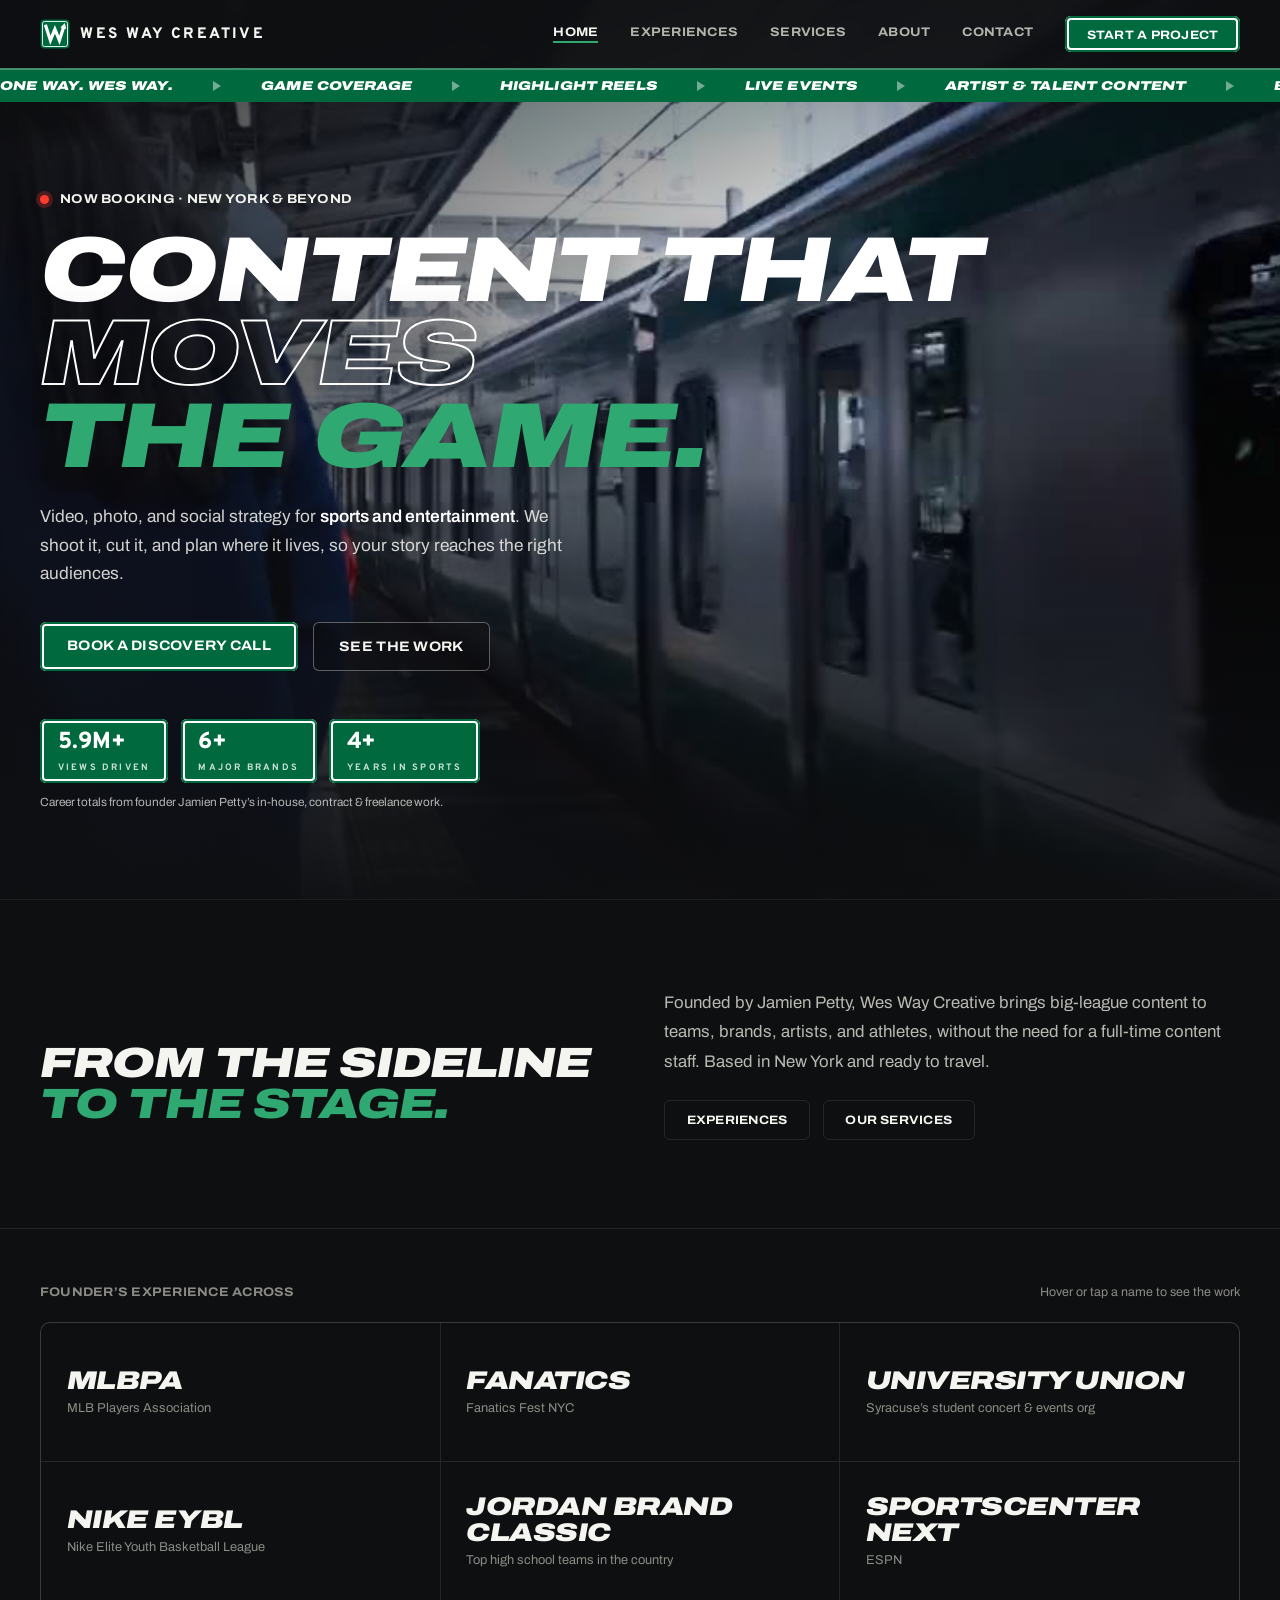
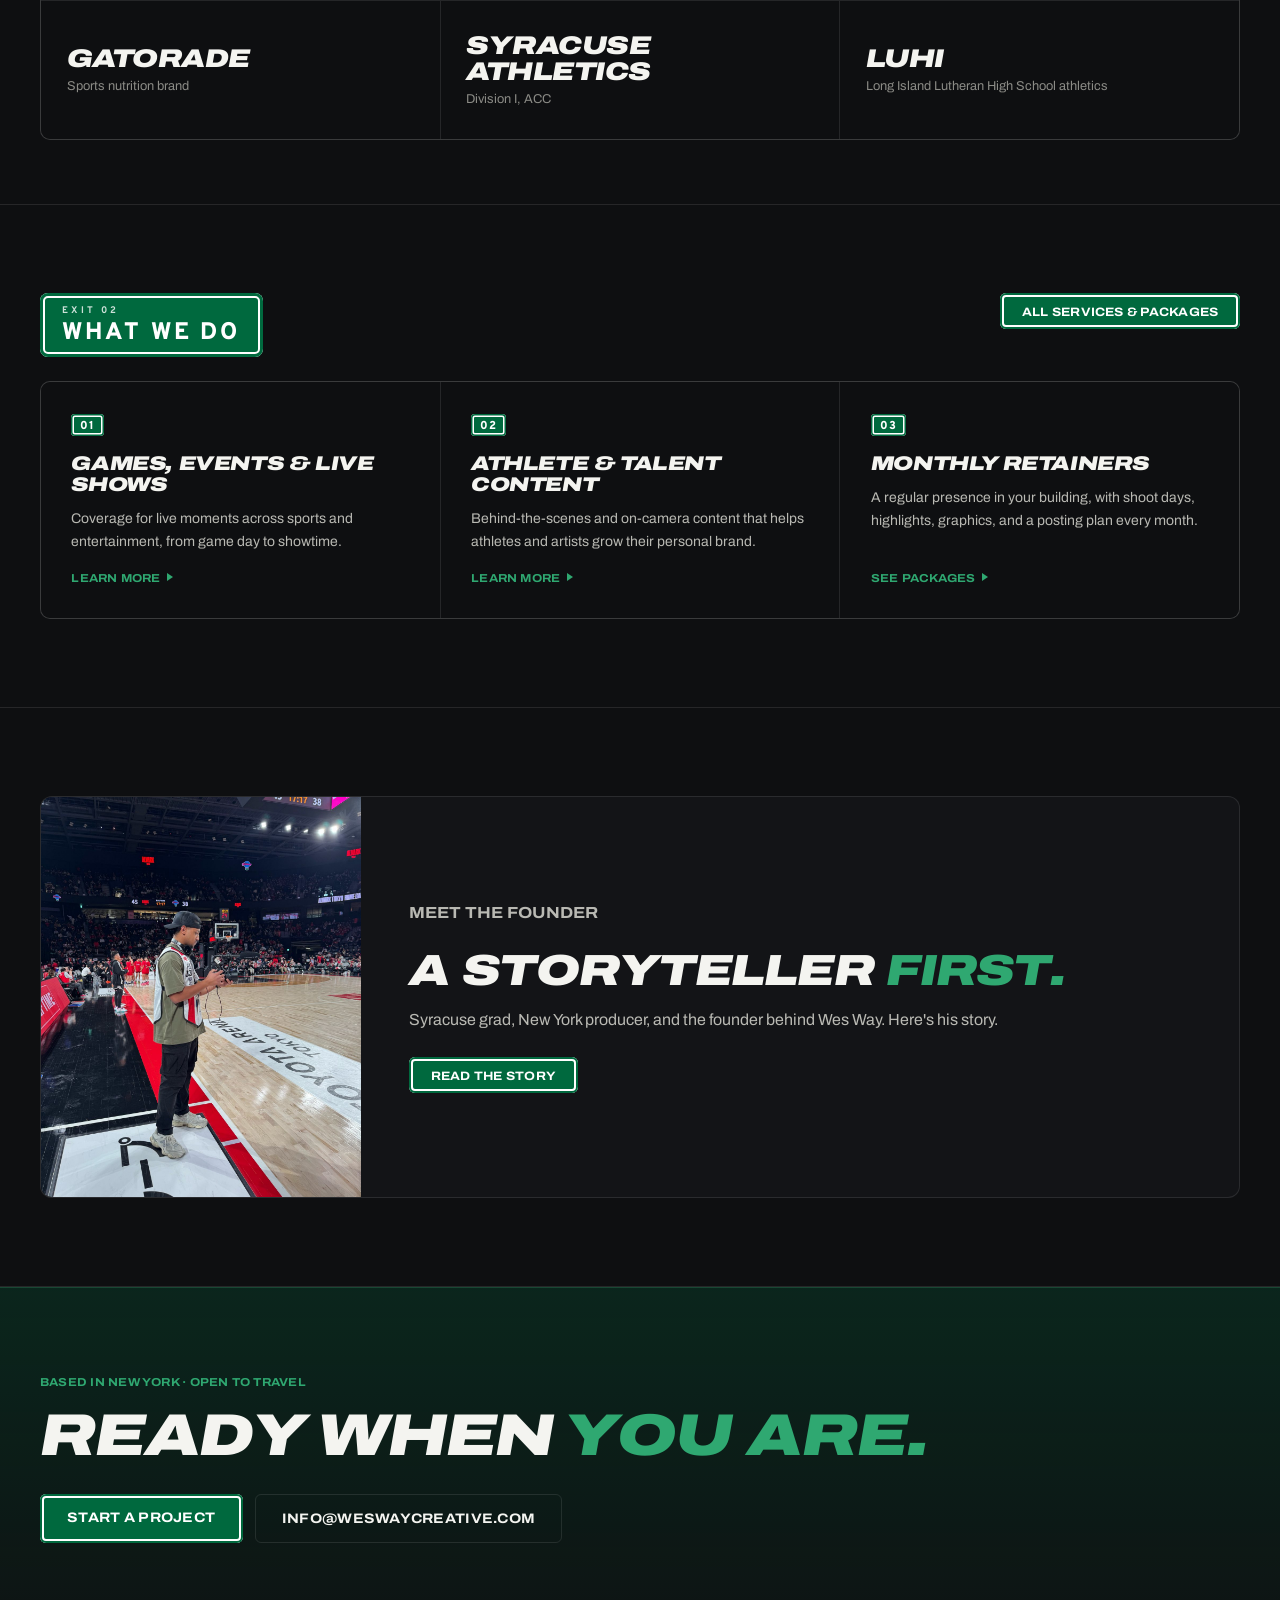
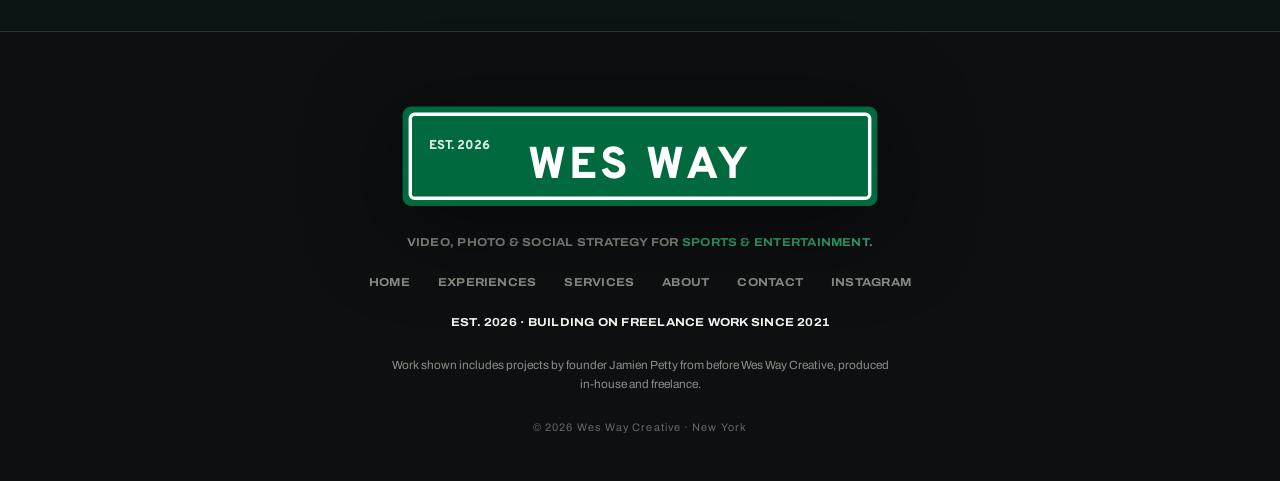
==== index.html @ 933bd0ba "Add files via upload" ====
<!DOCTYPE html>
<html lang="en">
<head>
  <meta charset="UTF-8">
  <meta name="viewport" content="width=device-width, initial-scale=1.0">
  <title>Wes Way Creative · Sports &amp; Entertainment Video, Photo &amp; Social · New York</title>
  <meta name="description" content="Wes Way Creative makes video, photo, and social content for sports and entertainment: brands, teams, leagues, artists, talent, and live events. Game and event coverage, athlete and talent content, brand films, and monthly retainers. 5.9M+ career views.">
  <!-- Link previews (iMessage, Instagram, LinkedIn, X, Slack) -->
  <meta name="theme-color" content="#0E0F11">
  <link rel="canonical" href="https://weswaycreative.com/">
  <meta property="og:type" content="website">
  <meta property="og:site_name" content="Wes Way Creative">
  <meta property="og:url" content="https://weswaycreative.com/">
  <meta property="og:title" content="Wes Way Creative · Content That Moves The Game">
  <meta property="og:description" content="Video, photo, and social strategy for sports and entertainment: brands, teams, leagues, artists, talent, and live events. New York City.">
  <meta property="og:image" content="https://weswaycreative.com/og-image.jpg">
  <meta property="og:image:width" content="1200">
  <meta property="og:image:height" content="630">
  <meta property="og:image:alt" content="Wes Way Creative: Content that moves the game.">
  <meta name="twitter:card" content="summary_large_image">
  <meta name="twitter:title" content="Wes Way Creative · Content That Moves The Game">
  <meta name="twitter:description" content="Video, photo, and social strategy for sports and entertainment: brands, teams, leagues, artists, talent, and live events. New York City.">
  <meta name="twitter:image" content="https://weswaycreative.com/og-image.jpg">
  <link rel="icon" type="image/svg+xml" href="data:image/svg+xml,%3Csvg%20viewBox%3D%220%200%20120%20120%22%20xmlns%3D%22http%3A//www.w3.org/2000/svg%22%3E%3Crect%20x%3D%222%22%20y%3D%222%22%20width%3D%22116%22%20height%3D%22116%22%20rx%3D%2216%22%20fill%3D%22%2300693E%22/%3E%3Crect%20x%3D%2210%22%20y%3D%2210%22%20width%3D%22100%22%20height%3D%22100%22%20rx%3D%229%22%20fill%3D%22none%22%20stroke%3D%22%23fff%22%20stroke-width%3D%223.5%22/%3E%3Cg%20transform%3D%22translate%2810.6%2C5.5%29%22%20fill%3D%22%23fff%22%3E%3Cpolyline%20points%3D%2213%2C24%2031%2C80%2049%2C36%2067%2C80%2083%2C30%22%20fill%3D%22none%22%20stroke%3D%22%23fff%22%20stroke-width%3D%2213%22%20stroke-linecap%3D%22square%22%20stroke-linejoin%3D%22miter%22/%3E%3Cg%20transform%3D%22translate%2886%2C20%29%20rotate%2816.7%29%22%3E%3Cpolygon%20points%3D%220%2C-10%2012%2C12%20-12%2C12%22/%3E%3C/g%3E%3C/g%3E%3C/svg%3E">
  <link rel="apple-touch-icon" href="/apple-touch-icon.png">
  <link rel="preconnect" href="https://fonts.googleapis.com">
  <link rel="preconnect" href="https://fonts.gstatic.com" crossorigin>
  <link href="https://fonts.googleapis.com/css2?family=Archivo:ital,wdth,wght@0,62..125,100..900;1,62..125,100..900&family=Overpass:wght@700;800&display=swap" rel="stylesheet">
  <style>
    :root {
      --night: #0E0F11;
      --night-2: #131417;
      --chalk: #F4F4F0;
      --green: #00693E;
      --accent: #2FA871;
      --grey: #8B8B86;
      --border: rgba(244,244,240,0.1);
      --display: 'Archivo', 'Arial Black', sans-serif;
      --body: 'Archivo', 'Helvetica Neue', Arial, sans-serif;
    }

    * { margin: 0; padding: 0; box-sizing: border-box; }
    html { scroll-behavior: smooth; scroll-padding-top: 110px; }
    @media (prefers-reduced-motion: reduce) {
      html { scroll-behavior: auto; }
      *, *::before, *::after { animation: none !important; transition: none !important; }
    }

    body {
      background: var(--night);
      color: var(--chalk);
      font-family: var(--body);
      font-weight: 400;
      -webkit-font-smoothing: antialiased;
    }

    a:focus-visible, button:focus-visible, input:focus-visible, select:focus-visible, textarea:focus-visible {
      outline: 2px solid var(--accent);
      outline-offset: 3px;
    }

    .sign-txt { font-family: 'Overpass', sans-serif; font-weight: 800; }

    /* ============ FIXED HEADER ============ */
    .site-header {
      position: fixed;
      top: 0; left: 0; right: 0;
      z-index: 100;
      background: rgba(14,15,17,0.94);
      backdrop-filter: blur(8px);
    }

    .nav {
      display: flex;
      justify-content: space-between;
      align-items: center;
      gap: 1.5rem;
      padding: 1rem 2.5rem;
    }

    .nav-logo {
      display: flex;
      align-items: center;
      gap: 0.65rem;
      text-decoration: none;
      color: var(--chalk);
    }

    .nav-logo svg { width: 30px; height: 30px; display: block; }

    .nav-logo span {
      font-family: 'Overpass', sans-serif;
      font-weight: 800;
      font-size: 0.95rem;
      letter-spacing: 0.16em;
    }

    .nav-right { display: flex; align-items: center; gap: 2rem; }
    .nav-links { display: flex; gap: 2rem; }

    .nav-links a {
      font-size: 0.7rem;
      font-weight: 600;
      letter-spacing: 0.14em;
      text-transform: uppercase;
      color: var(--grey);
      text-decoration: none;
      transition: color 0.2s;
    }

    .nav-links a:hover { color: var(--accent); }

    @media (max-width: 900px) { .nav-links { display: none; } }
    @media (max-width: 480px) {
      .nav { padding: 0.9rem 1rem; }
      .nav-logo span { font-size: 0.78rem; letter-spacing: 0.12em; }
      .nav .sign-btn { padding: 0.6rem 0.9rem 0.5rem; font-size: 0.6rem; }
    }

    /* Ticker */
    .ticker-wrap {
      background: var(--green);
      overflow: hidden;
      border-top: 2px solid rgba(255,255,255,0.25);
    }

    .ticker {
      display: flex;
      gap: 2.5rem;
      white-space: nowrap;
      padding: 0.55rem 0;
      width: max-content;
      animation: ticker 40s linear infinite;
    }

    .ticker span {
      font-family: 'Overpass', sans-serif;
      font-weight: 700;
      font-size: 0.72rem;
      letter-spacing: 0.22em;
      text-transform: uppercase;
      color: #fff;
    }

    .ticker span.dot { opacity: 0.45; }

    @keyframes ticker {
      from { transform: translateX(0); }
      to { transform: translateX(-50%); }
    }

    /* ============ EXIT SIGN (section headers) ============ */
    .exit-sign {
      display: inline-flex;
      flex-direction: column;
      gap: 0.15rem;
      background: var(--green);
      border-radius: 8px;
      padding: 0.8rem 1.4rem 0.7rem;
      box-shadow: inset 0 0 0 3px var(--green), inset 0 0 0 5px #fff;
      margin-bottom: 1.5rem;
    }

    .exit-sign .exit-no {
      font-family: 'Overpass', sans-serif;
      font-weight: 700;
      font-size: 0.6rem;
      letter-spacing: 0.3em;
      text-transform: uppercase;
      color: rgba(255,255,255,0.8);
    }

    .exit-sign .exit-name {
      font-family: 'Overpass', sans-serif;
      font-weight: 800;
      font-size: clamp(1.1rem, 2.4vw, 1.5rem);
      letter-spacing: 0.12em;
      text-transform: uppercase;
      color: #fff;
      line-height: 1.1;
    }

    .sec-lede {
      font-family: var(--display);
      text-transform: uppercase;
      font-size: clamp(1.9rem, 4vw, 3rem);
      font-weight: 800;
      letter-spacing: 0.03em;
      line-height: 1.05;
      color: var(--chalk);
      max-width: 820px;
      margin-bottom: 0.9rem;
    }

    .sec-lede em { font-style: normal; color: var(--accent); }

    .sec-sub {
      font-size: 0.95rem;
      font-weight: 300;
      color: var(--grey);
      line-height: 1.75;
      max-width: 620px;
      margin-bottom: 3rem;
    }

    section { padding: 5.5rem 2.5rem; border-bottom: 1px solid var(--border); }

    @media (max-width: 600px) {
      section { padding: 4rem 1rem; }
    }

    /* ============ BUTTONS ============ */
    .sign-btn {
      display: inline-block;
      background: var(--green);
      border: 0;
      border-radius: 6px;
      box-shadow: inset 0 0 0 2px var(--green), inset 0 0 0 4px #fff;
      font-family: 'Overpass', sans-serif;
      font-weight: 800;
      font-size: 0.68rem;
      letter-spacing: 0.18em;
      text-transform: uppercase;
      color: #fff;
      text-decoration: none;
      padding: 0.75rem 1.35rem 0.65rem;
      transition: background 0.2s, box-shadow 0.2s;
      white-space: nowrap;
      cursor: pointer;
    }

    .sign-btn:hover {
      background: var(--accent);
      box-shadow: inset 0 0 0 2px var(--accent), inset 0 0 0 4px #fff;
    }

    .sign-btn.big { font-size: 0.78rem; padding: 1rem 1.7rem 0.9rem; }

    .ghost-btn {
      display: inline-block;
      border: 1px solid var(--border);
      border-radius: 6px;
      font-family: var(--body);
      font-weight: 600;
      font-size: 0.68rem;
      letter-spacing: 0.14em;
      text-transform: uppercase;
      color: var(--chalk);
      text-decoration: none;
      padding: 0.75rem 1.35rem;
      transition: border-color 0.2s, color 0.2s;
      white-space: nowrap;
    }

    .ghost-btn:hover { border-color: var(--accent); color: var(--accent); }
    .ghost-btn.big { font-size: 0.74rem; padding: 1rem 1.6rem; }

    /* ============ HERO (full-bleed video) ============ */
    .hero {
      position: relative;
      min-height: 100vh;
      min-height: 100svh;
      display: flex;
      align-items: flex-end;
      padding: 10rem 2.5rem 5.5rem;
      overflow: hidden;
      background: #050506;
      isolation: isolate;
    }

    .hero-media { position: absolute; inset: 0; z-index: -2; overflow: hidden; pointer-events: none; }

    .hero-media video {
      position: absolute; inset: 0;
      width: 100%; height: 100%;
      object-fit: cover;
    }

    /* YouTube fallback, scaled to cover the frame like object-fit */
    .hero-media iframe {
      position: absolute;
      top: 50%; left: 50%;
      width: max(100vw, 177.78vh);
      height: max(56.25vw, 100vh);
      transform: translate(-50%, -50%) scale(1.15);
      border: 0;
    }

    .hero::before {
      content: "";
      position: absolute; inset: 0;
      z-index: -1;
      background:
        linear-gradient(180deg, rgba(14,15,17,0.55) 0%, rgba(14,15,17,0.05) 30%, rgba(14,15,17,0.35) 60%, rgba(14,15,17,0.96) 100%),
        linear-gradient(90deg, rgba(14,15,17,0.75) 0%, rgba(14,15,17,0) 65%);
    }

    .hero-inner { width: 100%; display: flex; justify-content: space-between; align-items: flex-end; gap: 3rem; flex-wrap: wrap; }

    .hero-copy { max-width: 1120px; }

    .hero-eyebrow {
      display: inline-flex;
      align-items: center;
      gap: 0.7rem;
      font-family: 'Overpass', sans-serif;
      font-size: 0.68rem;
      font-weight: 800;
      letter-spacing: 0.24em;
      text-transform: uppercase;
      color: var(--chalk);
      margin-bottom: 1.4rem;
    }

    .hero-eyebrow::before {
      content: "";
      width: 9px; height: 9px;
      border-radius: 50%;
      background: #ff3b30;
      box-shadow: 0 0 0 4px rgba(255,59,48,0.25);
      animation: rec 1.6s ease-in-out infinite;
    }

    @keyframes rec { 50% { opacity: 0.25; } }

    .hero-name {
      font-family: var(--display);
      text-transform: uppercase;
      font-weight: 900;
      font-size: clamp(3.4rem, 8.2vw, 7.8rem);
      line-height: 0.84;
      letter-spacing: -0.005em;
      color: #fff;
      margin-bottom: 1.6rem;
      text-shadow: 0 4px 40px rgba(0,0,0,0.35);
    }

    .hero-name em { font-style: normal; color: var(--accent); }

    .hero-desc {
      font-size: 1.08rem;
      font-weight: 400;
      color: rgba(244,244,240,0.85);
      line-height: 1.65;
      max-width: 540px;
      margin-bottom: 2.1rem;
    }

    .hero-desc b { color: #fff; font-weight: 600; }

    .hero-ctas { display: flex; gap: 0.9rem; flex-wrap: wrap; }

    .hero-ctas .ghost-btn { background: rgba(14,15,17,0.45); border-color: rgba(244,244,240,0.35); backdrop-filter: blur(6px); }

    .mileposts { display: flex; gap: 0.8rem; flex-wrap: wrap; }

    .milepost {
      background: var(--green);
      border-radius: 6px;
      box-shadow: inset 0 0 0 2px var(--green), inset 0 0 0 4px #fff;
      padding: 0.7rem 1.1rem 0.55rem;
      min-width: 104px;
    }

    .milepost b {
      display: block;
      font-family: 'Overpass', sans-serif;
      font-weight: 800;
      font-size: 1.45rem;
      color: #fff;
      line-height: 1.1;
    }

    .milepost i {
      font-style: normal;
      font-family: 'Overpass', sans-serif;
      font-weight: 700;
      font-size: 0.58rem;
      letter-spacing: 0.24em;
      text-transform: uppercase;
      color: rgba(255,255,255,0.8);
    }

    @media (max-width: 900px) {
      .hero { padding: 9rem 1.25rem 3.5rem; min-height: 92svh; }
      .hero-inner { gap: 2rem; }
    }

    @media (max-width: 480px) {
      .hero-desc { font-size: 1rem; }
      .milepost { min-width: 0; flex: 1; padding: 0.6rem 0.8rem 0.45rem; }
      .milepost b { font-size: 1.2rem; }
      .milepost i { font-size: 0.5rem; letter-spacing: 0.16em; }
    }

    /* ============ TRUSTED BY ============ */
    .trust {
      padding: 2.5rem 2.5rem;
      display: flex;
      align-items: center;
      gap: 2.5rem;
      flex-wrap: wrap;
    }

    .trust-label {
      font-family: 'Overpass', sans-serif;
      font-weight: 700;
      font-size: 0.62rem;
      letter-spacing: 0.28em;
      text-transform: uppercase;
      color: var(--grey);
      flex-shrink: 0;
    }

    .trust-list {
      display: flex;
      flex-wrap: wrap;
      gap: 0.6rem 2.2rem;
      list-style: none;
    }

    .trust-list li {
      font-family: var(--display);
      text-transform: uppercase;
      font-weight: 800;
      font-size: clamp(1.25rem, 2.2vw, 1.6rem);
      letter-spacing: 0.06em;
      color: rgba(244,244,240,0.62);
    }

    @media (max-width: 600px) { .trust { padding: 2rem 1rem; gap: 1rem; } }

    /* ============ SERVICES ============ */
    .svc-grid {
      display: grid;
      grid-template-columns: repeat(3, 1fr);
      gap: 1px;
      background: var(--border);
      border: 1px solid var(--border);
      border-radius: 10px;
      overflow: hidden;
    }

    .svc {
      background: var(--night);
      padding: 2rem 1.9rem 2.1rem;
      display: flex;
      flex-direction: column;
      transition: background 0.25s;
    }

    .svc:hover { background: var(--night-2); }

    .svc-num {
      align-self: flex-start;
      background: var(--green);
      border-radius: 4px;
      box-shadow: inset 0 0 0 1.5px var(--green), inset 0 0 0 3px #fff;
      font-family: 'Overpass', sans-serif;
      font-weight: 800;
      font-size: 0.72rem;
      letter-spacing: 0.1em;
      color: #fff;
      padding: 0.3rem 0.55rem 0.2rem;
      margin-bottom: 1.1rem;
    }

    .svc h3 {
      font-family: var(--display);
      text-transform: uppercase;
      font-size: clamp(1.6rem, 2.6vw, 2.1rem);
      font-weight: 800;
      letter-spacing: 0.04em;
      line-height: 1;
      color: var(--chalk);
      margin-bottom: 0.7rem;
    }

    .svc p {
      font-size: 0.875rem;
      font-weight: 300;
      color: var(--grey);
      line-height: 1.65;
      margin-bottom: 1.2rem;
    }

    .svc-for {
      margin-top: auto;
      font-size: 0.66rem;
      font-weight: 600;
      letter-spacing: 0.12em;
      text-transform: uppercase;
      color: var(--accent);
    }

    @media (max-width: 1000px) { .svc-grid { grid-template-columns: repeat(2, 1fr); } }
    @media (max-width: 600px) { .svc-grid { grid-template-columns: 1fr; } }

    /* ============ PACKAGES ============ */
    .pkg-grid {
      display: grid;
      grid-template-columns: repeat(3, 1fr);
      gap: 1.25rem;
      align-items: stretch;
    }

    .pkg {
      position: relative;
      border: 1px solid var(--border);
      border-radius: 12px;
      padding: 2.1rem 1.9rem 1.9rem;
      display: flex;
      flex-direction: column;
      background: var(--night);
    }

    .pkg.featured {
      background: linear-gradient(180deg, rgba(0,105,62,0.22), rgba(0,105,62,0.04) 60%), var(--night);
      border: 2px solid var(--accent);
    }

    .pkg-flag {
      position: absolute;
      top: -12px; left: 1.9rem;
      background: var(--accent);
      color: var(--night);
      font-family: 'Overpass', sans-serif;
      font-weight: 800;
      font-size: 0.6rem;
      letter-spacing: 0.2em;
      text-transform: uppercase;
      padding: 0.35rem 0.7rem 0.25rem;
      border-radius: 4px;
    }

    .pkg-kind {
      font-family: 'Overpass', sans-serif;
      font-weight: 700;
      font-size: 0.62rem;
      letter-spacing: 0.26em;
      text-transform: uppercase;
      color: var(--grey);
      margin-bottom: 0.5rem;
    }

    .pkg h3 {
      font-family: var(--display);
      text-transform: uppercase;
      font-size: clamp(2rem, 3vw, 2.6rem);
      font-weight: 800;
      letter-spacing: 0.03em;
      line-height: 1;
      margin-bottom: 0.8rem;
    }

    .pkg-desc {
      font-size: 0.875rem;
      font-weight: 300;
      color: #b0b0aa;
      line-height: 1.65;
      margin-bottom: 1.4rem;
    }

    .pkg ul {
      list-style: none;
      display: flex;
      flex-direction: column;
      gap: 0.65rem;
      margin-bottom: 1.9rem;
      padding-top: 1.3rem;
      border-top: 1px solid var(--border);
    }

    .pkg li {
      font-size: 0.85rem;
      color: var(--chalk);
      line-height: 1.45;
      padding-left: 1.4rem;
      position: relative;
    }

    .pkg li::before {
      content: "";
      position: absolute;
      left: 0; top: 0.42em;
      width: 0; height: 0;
      border-top: 5px solid transparent;
      border-bottom: 5px solid transparent;
      border-left: 8px solid var(--accent);
    }

    .pkg .sign-btn, .pkg .ghost-btn { margin-top: auto; text-align: center; }

    .pkg-note {
      margin-top: 1.75rem;
      font-size: 0.8rem;
      font-weight: 300;
      color: var(--grey);
    }

    .pkg-note a { color: var(--accent); }

    @media (max-width: 1000px) { .pkg-grid { grid-template-columns: 1fr; max-width: 560px; } }

    /* ============ REEL ============ */
    .reel-head {
      display: flex;
      justify-content: space-between;
      align-items: flex-start;
      gap: 1.5rem;
      flex-wrap: wrap;
      margin-bottom: 1rem;
    }

    .reel-frame {
      position: relative;
      width: 100%;
      aspect-ratio: 16/9;
      background: #000;
      border-radius: 10px;
      overflow: hidden;
    }

    .reel-frame iframe {
      position: absolute;
      inset: 0;
      width: 100%;
      height: 100%;
      border: 0;
    }

    /* ============ RESULTS BOARD ============ */
    .dest-section { display: grid; grid-template-columns: 0.9fr 1.1fr; gap: 4rem; align-items: center; }

    .dest-board-wrap { display: flex; flex-direction: column; align-items: stretch; }

    .dest-board {
      background: var(--green);
      border-radius: 14px;
      box-shadow: inset 0 0 0 6px var(--green), inset 0 0 0 10px #fff, 0 28px 70px rgba(0,0,0,0.5);
      padding: 2.2rem 2.4rem 2rem;
    }

    .dest-row {
      display: flex;
      justify-content: space-between;
      align-items: baseline;
      gap: 1.5rem;
      padding: 0.5rem 0;
    }

    .dest-row .d-name, .dest-row .d-dist {
      font-family: 'Overpass', sans-serif;
      font-weight: 800;
      font-size: clamp(0.95rem, 2vw, 1.35rem);
      letter-spacing: 0.1em;
      text-transform: uppercase;
      color: #fff;
    }

    .dest-row .d-dist { white-space: nowrap; letter-spacing: 0.06em; }

    .dest-total {
      margin-top: 12px;
      background: var(--night);
      border: 2px solid #fff;
      border-radius: 10px;
      display: flex;
      justify-content: space-between;
      align-items: baseline;
      padding: 0.9rem 2.4rem 0.8rem;
    }

    .dest-total .d-name, .dest-total .d-dist {
      font-family: 'Overpass', sans-serif;
      font-weight: 800;
      font-size: clamp(0.95rem, 2vw, 1.35rem);
      letter-spacing: 0.1em;
      text-transform: uppercase;
      color: var(--chalk);
    }

    .dest-total .d-dist { color: var(--accent); }

    .dest-caption {
      margin-top: 1.25rem;
      font-size: 0.64rem;
      font-weight: 500;
      letter-spacing: 0.24em;
      text-transform: uppercase;
      color: var(--grey);
      text-align: center;
    }

    @media (max-width: 900px) { .dest-section { grid-template-columns: 1fr; gap: 2rem; } }
    @media (max-width: 600px) {
      .dest-board { padding: 1.5rem 1.3rem 1.3rem; }
      .dest-total { padding: 0.8rem 1.3rem 0.7rem; }
    }

    /* ============ CASE STUDIES ============ */
    .windex { display: flex; flex-direction: column; }

    .windex-row {
      display: grid;
      grid-template-columns: 96px 1fr 220px;
      gap: 2.5rem;
      padding: 2.1rem 0;
      border-top: 1px solid var(--border);
      align-items: start;
      transition: border-color 0.25s;
    }

    .windex-row:hover { border-top-color: var(--accent); }

    .windex-id { display: flex; flex-direction: column; gap: 0.45rem; align-items: flex-start; }

    .windex-num {
      display: inline-block;
      background: var(--green);
      border-radius: 4px;
      box-shadow: inset 0 0 0 1.5px var(--green), inset 0 0 0 3px #fff;
      font-family: 'Overpass', sans-serif;
      font-weight: 800;
      font-size: 0.78rem;
      letter-spacing: 0.1em;
      color: #fff;
      padding: 0.3rem 0.55rem 0.2rem;
    }

    .windex-year { font-size: 0.7rem; font-weight: 500; letter-spacing: 0.1em; color: var(--grey); }

    .windex-name {
      font-family: var(--display);
      text-transform: uppercase;
      font-size: clamp(1.5rem, 3vw, 2.2rem);
      font-weight: 800;
      letter-spacing: 0.04em;
      line-height: 1.05;
      color: var(--chalk);
      margin-bottom: 0.4rem;
    }

    .windex-meta {
      font-size: 0.72rem;
      font-weight: 600;
      letter-spacing: 0.08em;
      text-transform: uppercase;
      color: var(--accent);
      margin-bottom: 1rem;
    }

    .windex-meta .rel {
      display: inline-block;
      margin-right: 0.6rem;
      padding: 0.18rem 0.55rem 0.1rem;
      border: 1px solid rgba(244,244,240,0.28);
      border-radius: 3px;
      font-family: 'Overpass', sans-serif;
      font-weight: 800;
      font-size: 0.58rem;
      letter-spacing: 0.2em;
      color: var(--chalk);
      vertical-align: 1px;
    }

    .windex-wip {
      color: var(--chalk);
      border: 1px solid var(--accent);
      border-radius: 20px;
      padding: 0.1rem 0.55rem;
      display: inline-block;
      white-space: nowrap;
    }

    .cs-lines { display: grid; gap: 0.55rem; max-width: 600px; margin-bottom: 1rem; }

    .cs-line {
      display: grid;
      grid-template-columns: 78px 1fr;
      gap: 0.9rem;
      font-size: 0.875rem;
      font-weight: 300;
      color: #b0b0aa;
      line-height: 1.6;
    }

    .cs-line b {
      font-family: 'Overpass', sans-serif;
      font-weight: 700;
      font-size: 0.6rem;
      letter-spacing: 0.22em;
      text-transform: uppercase;
      color: var(--grey);
      padding-top: 0.3rem;
    }

    .windex-tags { display: flex; flex-wrap: wrap; gap: 0.4rem; }

    .windex-tags span {
      font-size: 0.62rem;
      font-weight: 500;
      letter-spacing: 0.08em;
      text-transform: uppercase;
      color: var(--grey);
      border: 1px solid var(--border);
      border-radius: 2px;
      padding: 0.2rem 0.55rem;
    }

    .windex-stats {
      display: flex;
      flex-direction: column;
      gap: 1rem;
      justify-self: end;
      text-align: right;
    }

    .windex-stat b {
      display: block;
      font-family: 'Overpass', sans-serif;
      font-weight: 800;
      font-size: 1.35rem;
      color: var(--chalk);
      line-height: 1.1;
    }

    .windex-stat i {
      font-style: normal;
      font-size: 0.62rem;
      font-weight: 500;
      letter-spacing: 0.12em;
      text-transform: uppercase;
      color: var(--grey);
    }

    @media (max-width: 900px) {
      .windex-row { grid-template-columns: 1fr; gap: 1rem; }
      .windex-id { flex-direction: row; align-items: center; gap: 0.75rem; }
      .windex-stats { flex-direction: row; flex-wrap: wrap; gap: 1.5rem 2rem; justify-self: start; text-align: left; }
    }

    @media (max-width: 480px) {
      .cs-line { grid-template-columns: 1fr; gap: 0.1rem; }
    }

    /* ============ PROCESS ============ */
    .way-grid { display: grid; grid-template-columns: repeat(4, 1fr); }

    .way-step {
      border-left: 1px solid var(--border);
      padding: 1.5rem 1.75rem;
      transition: border-color 0.25s;
    }

    .way-step:hover { border-left-color: var(--accent); }

    .way-num {
      display: inline-block;
      background: var(--green);
      border-radius: 4px;
      box-shadow: inset 0 0 0 1.5px var(--green), inset 0 0 0 3px #fff;
      font-family: 'Overpass', sans-serif;
      font-weight: 800;
      font-size: 0.72rem;
      letter-spacing: 0.1em;
      color: #fff;
      padding: 0.3rem 0.55rem 0.2rem;
      margin-bottom: 0.9rem;
    }

    .way-step h3 {
      font-family: var(--display);
      text-transform: uppercase;
      font-size: clamp(1.6rem, 3vw, 2.4rem);
      font-weight: 800;
      letter-spacing: 0.05em;
      color: var(--chalk);
      line-height: 1;
      margin-bottom: 0.75rem;
    }

    .way-step p { font-size: 0.85rem; font-weight: 300; color: var(--grey); line-height: 1.65; }

    @media (max-width: 900px) { .way-grid { grid-template-columns: repeat(2, 1fr); row-gap: 1.5rem; } }
    @media (max-width: 540px) { .way-grid { grid-template-columns: 1fr; } }

    /* ============ PHOTOGRAPHY ============ */
    .photo-section { padding: 5.5rem 0 0; }

    .photo-head {
      display: flex;
      justify-content: space-between;
      align-items: flex-start;
      gap: 1.5rem;
      flex-wrap: wrap;
      padding: 0 2.5rem 2rem;
    }

    .photo-grid {
      columns: 4;
      column-gap: 4px;
      padding: 0 4px 4px;
    }

    .photo-item {
      break-inside: avoid;
      margin-bottom: 4px;
      overflow: hidden;
      background: var(--night-2);
      border-radius: 3px;
    }

    .photo-item img {
      width: 100%;
      height: auto;
      display: block;
      transition: transform 0.5s ease, filter 0.5s ease;
      filter: brightness(0.92);
    }

    .photo-item:hover img { transform: scale(1.03); filter: brightness(1); }

    @media (max-width: 1000px) { .photo-grid { columns: 3; } }
    @media (max-width: 600px) {
      .photo-head { padding: 0 1rem 1.5rem; }
      .photo-grid { columns: 2; }
    }

    /* ============ FEED ============ */
    .ig-head {
      display: flex;
      justify-content: space-between;
      align-items: flex-start;
      gap: 1.5rem;
      flex-wrap: wrap;
      margin-bottom: 2rem;
    }

    .ig-grid { display: grid; grid-template-columns: repeat(4, 1fr); gap: 1rem; }

    .ig-post {
      border-radius: 6px;
      overflow: hidden;
      background: var(--night-2);
      border: 1px solid var(--border);
    }

    .ig-post .instagram-media { margin: 0 !important; min-width: unset !important; width: 100% !important; }

    @media (max-width: 1000px) { .ig-grid { grid-template-columns: repeat(2, 1fr); } }
    @media (max-width: 560px) { .ig-grid { grid-template-columns: 1fr; } }

    /* ============ FOUNDER ============ */
    .founder {
      display: grid;
      grid-template-columns: 0.85fr 1.15fr;
      gap: 4.5rem;
      align-items: center;
    }

    .founder-photo { position: relative; margin: 0; }

    .founder-photo img {
      width: 100%;
      aspect-ratio: 4 / 5;
      object-fit: cover;
      border-radius: 10px;
      display: block;
    }

    .founder-badge {
      position: absolute;
      top: -22px; right: -22px;
      width: 92px; height: 92px;
      filter: drop-shadow(0 18px 40px rgba(0,0,0,0.55));
    }

    .founder-photo figcaption {
      position: absolute;
      left: 14px; bottom: 14px;
      background: rgba(14,15,17,0.82);
      border: 1px solid var(--border);
      border-radius: 4px;
      padding: 0.4rem 0.7rem;
      font-size: 0.62rem;
      font-weight: 600;
      letter-spacing: 0.14em;
      text-transform: uppercase;
      color: var(--chalk);
    }

    .founder h2 {
      font-family: var(--display);
      text-transform: uppercase;
      font-weight: 800;
      font-size: clamp(2.2rem, 4.6vw, 3.8rem);
      letter-spacing: 0.005em;
      line-height: 0.92;
      margin-bottom: 0.6rem;
    }

    .founder h2 em { font-style: normal; color: var(--accent); }

    .founder-copy { display: flex; flex-direction: column; gap: 1.2rem; }

    .founder-copy p { font-size: 0.98rem; font-weight: 300; color: #a9a9a3; line-height: 1.8; max-width: 560px; }

    .founder-copy p b { color: var(--chalk); font-weight: 500; }

    .founder-copy p.founder-sig {
      font-family: 'Overpass', sans-serif;
      font-weight: 800;
      font-size: 0.7rem;
      letter-spacing: 0.26em;
      text-transform: uppercase;
      color: var(--accent);
    }

    @media (max-width: 800px) {
      .founder { grid-template-columns: 1fr; gap: 2.5rem; }
      .founder-photo { max-width: 440px; }
      .founder-badge { width: 70px; height: 70px; top: -14px; right: -10px; }
    }

    /* ============ FAQ ============ */
    .faq { max-width: 860px; }

    .faq details { border-top: 1px solid var(--border); }
    .faq details:last-child { border-bottom: 1px solid var(--border); }

    .faq summary {
      list-style: none;
      cursor: pointer;
      display: flex;
      justify-content: space-between;
      align-items: center;
      gap: 1.5rem;
      padding: 1.35rem 0;
      font-size: 1rem;
      font-weight: 500;
      color: var(--chalk);
    }

    .faq summary::-webkit-details-marker { display: none; }

    .faq summary::after {
      content: "+";
      font-family: 'Overpass', sans-serif;
      font-weight: 800;
      font-size: 1.2rem;
      color: var(--accent);
      transition: transform 0.2s;
    }

    .faq details[open] summary::after { transform: rotate(45deg); }

    .faq details p {
      font-size: 0.9rem;
      font-weight: 300;
      color: var(--grey);
      line-height: 1.75;
      padding: 0 2.5rem 1.5rem 0;
      max-width: 700px;
    }

    /* ============ CONTACT ============ */
    .contact-section { padding: 6.5rem 2.5rem; }

    .contact-grid {
      display: grid;
      grid-template-columns: 0.9fr 1.1fr;
      gap: 4.5rem;
      align-items: start;
    }

    .contact-label {
      font-family: 'Overpass', sans-serif;
      font-weight: 700;
      font-size: 0.68rem;
      letter-spacing: 0.24em;
      text-transform: uppercase;
      color: var(--accent);
      margin-bottom: 1.25rem;
    }

    .contact-headline {
      font-family: var(--display);
      text-transform: uppercase;
      font-size: clamp(2.6rem, 6vw, 4.8rem);
      font-weight: 800;
      letter-spacing: 0.02em;
      line-height: 0.95;
      color: var(--chalk);
      margin-bottom: 1.5rem;
    }

    .contact-copy > p {
      font-size: 0.95rem;
      font-weight: 300;
      color: var(--grey);
      line-height: 1.75;
      margin-bottom: 2rem;
      max-width: 440px;
    }

    .contact-direct { display: flex; flex-direction: column; gap: 0.9rem; }

    .contact-direct a {
      color: var(--chalk);
      text-decoration: none;
      font-size: 0.95rem;
      display: flex;
      gap: 0.9rem;
      align-items: baseline;
    }

    .contact-direct a span {
      font-family: 'Overpass', sans-serif;
      font-weight: 700;
      font-size: 0.6rem;
      letter-spacing: 0.22em;
      text-transform: uppercase;
      color: var(--grey);
      width: 72px;
      flex-shrink: 0;
    }

    .contact-direct a:hover { color: var(--accent); }

    .inquiry {
      background: var(--night-2);
      border: 1px solid var(--border);
      border-radius: 14px;
      padding: 2.2rem;
      display: grid;
      grid-template-columns: 1fr 1fr;
      gap: 1.1rem 1.1rem;
    }

    .inquiry .full { grid-column: 1 / -1; }

    .inquiry label {
      display: flex;
      flex-direction: column;
      gap: 0.45rem;
      font-family: 'Overpass', sans-serif;
      font-weight: 700;
      font-size: 0.6rem;
      letter-spacing: 0.22em;
      text-transform: uppercase;
      color: var(--grey);
    }

    .inquiry input, .inquiry select, .inquiry textarea {
      font-family: var(--body);
      font-size: 0.95rem;
      font-weight: 400;
      letter-spacing: 0;
      text-transform: none;
      color: var(--chalk);
      background: var(--night);
      border: 1px solid rgba(244,244,240,0.16);
      border-radius: 6px;
      padding: 0.8rem 0.9rem;
      width: 100%;
      transition: border-color 0.2s;
    }

    .inquiry select { appearance: none; background-image: linear-gradient(45deg, transparent 50%, var(--grey) 50%), linear-gradient(135deg, var(--grey) 50%, transparent 50%); background-position: calc(100% - 18px) 50%, calc(100% - 13px) 50%; background-size: 5px 5px; background-repeat: no-repeat; padding-right: 2.2rem; }

    .inquiry input:focus, .inquiry select:focus, .inquiry textarea:focus { border-color: var(--accent); outline: none; }

    .inquiry textarea { min-height: 110px; resize: vertical; }

    .inquiry-foot {
      display: flex;
      justify-content: space-between;
      align-items: center;
      gap: 1rem;
      flex-wrap: wrap;
    }

    .inquiry-foot small { font-size: 0.74rem; color: var(--grey); font-weight: 300; }

    @media (max-width: 900px) { .contact-grid { grid-template-columns: 1fr; gap: 3rem; } }
    @media (max-width: 600px) {
      .contact-section { padding: 4.5rem 1rem; }
      .inquiry { grid-template-columns: 1fr; padding: 1.4rem; }
    }

    /* ============ FOOTER ============ */
    footer {
      padding: 4.5rem 2.5rem 3rem;
      display: flex;
      flex-direction: column;
      align-items: center;
      gap: 1.75rem;
      text-align: center;
    }

    .blade { width: min(84vw, 480px); filter: drop-shadow(0 18px 44px rgba(0,0,0,0.55)); }

    .footer-motto {
      font-family: 'Overpass', sans-serif;
      font-weight: 700;
      font-size: 0.68rem;
      letter-spacing: 0.28em;
      text-transform: uppercase;
      color: var(--grey);
    }

    .footer-motto b { color: var(--accent); }

    .footer-links { display: flex; gap: 1.75rem; flex-wrap: wrap; justify-content: center; }

    .footer-links a {
      font-size: 0.66rem;
      font-weight: 600;
      letter-spacing: 0.16em;
      text-transform: uppercase;
      color: var(--grey);
      text-decoration: none;
    }

    .footer-links a:hover { color: var(--accent); }

    .footer-legal { font-size: 0.68rem; letter-spacing: 0.1em; color: var(--grey); opacity: 0.7; }

    /* ============ ATHLETIC TYPE SYSTEM ============ */
    /* Display: Archivo expanded black italic */
    .hero-name, .sec-lede, .svc h3, .pkg h3, .windex-name, .way-step h3, .founder h2, .contact-headline, .trust-list li {
      font-family: var(--display);
      font-style: italic;
      font-stretch: 125%;
      font-weight: 900;
      text-transform: uppercase;
      letter-spacing: -0.02em;
    }
    .hero-name em, .sec-lede em, .founder h2 em { font-style: italic; }
    .hero-name { font-size: clamp(2.1rem, 7.2vw, 6.4rem); line-height: 0.9; margin-bottom: 1.6rem; }
    .hero-name .outline { color: transparent; -webkit-text-stroke: 2px #fff; }
    @supports not (-webkit-text-stroke: 1px #fff) { .hero-name .outline { color: #fff; } }
    .sec-lede { font-size: clamp(1.6rem, 3.3vw, 2.7rem); line-height: 0.98; max-width: 940px; }
    .svc h3 { font-size: clamp(1.1rem, 1.55vw, 1.4rem); line-height: 1.05; }
    .pkg h3 { font-size: clamp(1.45rem, 2vw, 1.8rem); line-height: 1; }
    .windex-name { font-size: clamp(1.25rem, 2.3vw, 1.85rem); line-height: 1.02; }
    .way-step h3 { font-size: clamp(1.1rem, 1.6vw, 1.4rem); line-height: 1.05; }
    .founder h2 { font-size: clamp(1.7rem, 3.3vw, 2.7rem); line-height: 0.98; }
    .contact-headline { font-size: clamp(2rem, 4.6vw, 3.8rem); line-height: 0.95; }
    .trust-list li { font-weight: 800; font-size: clamp(0.95rem, 1.4vw, 1.15rem); letter-spacing: -0.01em; }

    /* Labels, nav, buttons: Archivo semi-expanded bold, no micro-tracking */
    .nav-links a, .sign-btn, .ghost-btn, .hero-eyebrow, .svc-for, .pkg-kind, .pkg-flag, .windex-meta, .windex-meta .rel,
    .cs-line b, .trust-label, .contact-label, .dest-caption, .footer-motto, .footer-links a, .inquiry label,
    .windex-tags span, .windex-stat i, .windex-year, .contact-direct a span, .hero-cap, .founder-photo figcaption,
    .founder-copy p.founder-sig, .ticker span, .way-note {
      font-family: var(--body);
      font-style: normal;
      font-stretch: 112%;
      font-weight: 700;
      letter-spacing: 0.02em;
    }
    .nav-links a { font-size: 0.78rem; color: #b4b4ae; }
    .sign-btn, .ghost-btn { font-size: 0.76rem; }
    .sign-btn.big, .ghost-btn.big { font-size: 0.86rem; }
    .hero-eyebrow { font-size: 0.8rem; }
    .svc-for, .pkg-kind, .windex-meta, .trust-label, .contact-label, .dest-caption, .footer-motto, .footer-links a { font-size: 0.72rem; }
    .windex-meta .rel, .pkg-flag, .cs-line b, .inquiry label, .contact-direct a span, .windex-tags span, .windex-stat i, .windex-year { font-size: 0.66rem; }
    .ticker span { font-style: italic; font-stretch: 125%; font-weight: 900; font-size: 0.8rem; letter-spacing: 0.01em; }
    .founder-copy p.founder-sig { font-style: italic; font-stretch: 125%; font-weight: 900; font-size: 0.85rem; }

    /* Body copy: regular width, readable weight and contrast */
    .hero-desc, .sec-sub, .svc p, .pkg-desc, .pkg li, .cs-line, .way-step p, .founder-copy p, .faq details p, .contact-copy > p, .pkg-note {
      font-family: var(--body);
      font-stretch: 100%;
      font-weight: 400;
    }
    .sec-sub, .svc p, .pkg-desc, .cs-line, .way-step p, .founder-copy p, .faq details p, .contact-copy > p { color: #b9b9b3; }
    .faq summary { font-family: var(--body); font-stretch: 112%; font-weight: 700; font-size: 1.02rem; }
    .windex-stat b { font-family: var(--display); font-style: italic; font-stretch: 125%; font-weight: 900; letter-spacing: -0.02em; }

    /* Hero video: poster shows as a background; the video fades in only once it's actually playing,
       so iOS never flashes its play button (and Low Power Mode just keeps the still frame) */
    .hero-media { background-size: cover; background-position: center; }
    .hero-media video { opacity: 0; transition: opacity 0.6s ease; }
    .hero-media video.is-playing { opacity: 1; }
    .hero-media video::-webkit-media-controls,
    .hero-media video::-webkit-media-controls-panel,
    .hero-media video::-webkit-media-controls-start-playback-button,
    .hero-media video::-webkit-media-controls-overlay-play-button { display: none !important; -webkit-appearance: none; opacity: 0 !important; }

    /* Experience strip with descriptors */
    .trust-list { gap: 1rem 2.4rem; }
    .trust-list li { display: flex; flex-direction: column; gap: 0.2rem; }
    .trust-list li small {
      font-family: var(--body); font-style: normal; font-stretch: 100%; font-weight: 500;
      font-size: 0.7rem; letter-spacing: 0; text-transform: none; color: var(--grey);
    }
    .dest-row .d-name small {
      display: block; margin-top: 0.15rem;
      font-family: var(--body); font-weight: 500; font-size: 0.72rem; letter-spacing: 0.02em;
      text-transform: none; color: rgba(255,255,255,0.72);
    }
    .dest-row { align-items: center; }

    /* Founder story */
    .founder-copy p.founder-lead { font-size: 1.15rem; color: var(--chalk); font-weight: 500; line-height: 1.6; }
    .founder-copy p.founder-sig span { display: block; margin-top: 0.35rem; font-style: normal; font-stretch: 100%; font-weight: 500; font-size: 0.8rem; color: var(--grey); }

    /* ============ EXPERIENCE WALL (interactive) ============ */
    .xp { padding: 3.5rem 2.5rem 4rem; }
    .xp-head { display: flex; justify-content: space-between; align-items: baseline; gap: 1rem; flex-wrap: wrap; margin-bottom: 1.4rem; }
    .xp-label { font-family: var(--body); font-stretch: 112%; font-weight: 700; font-size: 0.78rem; letter-spacing: 0.02em; text-transform: uppercase; color: var(--grey); }
    .xp-hint { font-family: var(--body); font-size: 0.78rem; color: var(--grey); }
    .xp-grid { display: grid; grid-template-columns: repeat(3, 1fr); gap: 1px; background: var(--border); border: 1px solid var(--border); border-radius: 10px; overflow: hidden; }
    .xp-card {
      position: relative; overflow: hidden; height: 138px; border: 0; margin: 0; padding: 0;
      background: var(--night); color: var(--chalk); text-align: left; cursor: pointer; font: inherit;
    }
    .xp-front, .xp-back {
      position: absolute; inset: 0; display: flex; flex-direction: column; justify-content: center;
      padding: 1.2rem 1.6rem; transition: transform 0.45s cubic-bezier(.2,.8,.2,1), opacity 0.35s ease;
    }
    .xp-name {
      font-family: var(--display); font-style: italic; font-stretch: 125%; font-weight: 900;
      text-transform: uppercase; letter-spacing: -0.02em; line-height: 1;
      font-size: clamp(1.15rem, 2vw, 1.7rem); color: var(--chalk);
    }
    .xp-desc { margin-top: 0.45rem; font-family: var(--body); font-size: 0.8rem; color: var(--grey); }
    .xp-back { background: var(--green); transform: translateY(100%); gap: 0.35rem; }
    .xp-rel {
      align-self: flex-start; font-family: var(--body); font-stretch: 112%; font-weight: 700; font-size: 0.64rem;
      text-transform: uppercase; letter-spacing: 0.04em; color: var(--night); background: var(--accent);
      padding: 0.2rem 0.5rem 0.15rem; border-radius: 3px;
    }
    .xp-stat { font-family: var(--body); font-size: 0.85rem; color: rgba(255,255,255,0.85); }
    .xp-stat b { font-family: var(--display); font-style: italic; font-stretch: 125%; font-weight: 900; font-size: 1.7rem; color: #fff; letter-spacing: -0.02em; }
    .xp-what { font-family: var(--body); font-size: 0.84rem; line-height: 1.4; color: #fff; }
    .xp-card:hover .xp-front, .xp-card:focus-visible .xp-front, .xp-card.is-open .xp-front { transform: translateY(-100%); opacity: 0; }
    .xp-card:hover .xp-back, .xp-card:focus-visible .xp-back, .xp-card.is-open .xp-back { transform: translateY(0); }
    .xp-card:focus-visible { outline: 2px solid var(--accent); outline-offset: -4px; }
    @media (hover: none) { .xp-card:hover .xp-front { transform: none; opacity: 1; } .xp-card:hover .xp-back { transform: translateY(100%); }
      .xp-card.is-open .xp-front { transform: translateY(-100%); opacity: 0; } .xp-card.is-open .xp-back { transform: translateY(0); } }
    @media (max-width: 900px) { .xp-grid { grid-template-columns: repeat(2, 1fr); } .xp-card:last-child { grid-column: span 2; } }
    @media (max-width: 600px) { .xp-name { font-size: 1.05rem; font-stretch: 100%; } .xp-stat b { font-size: 1.35rem; } }
    @media (max-width: 600px) { .xp { padding: 3rem 1rem; } .xp-card { height: 180px; } .xp-front, .xp-back { padding: 1rem; } .xp-desc { font-size: 0.72rem; } .xp-what { font-size: 0.74rem; line-height: 1.35; } }
    @media (max-width: 340px) { .xp-grid { grid-template-columns: 1fr; } .xp-card:last-child { grid-column: auto; } }

    /* ============ RECENT WORK ============ */
    .rw-grid { display: grid; grid-template-columns: repeat(3, minmax(0, 360px)); justify-content: center; gap: 1.25rem; }
    .rw-card { position: relative; display: block; aspect-ratio: 9 / 16; border-radius: 10px; overflow: hidden; background: var(--night-2); border: 1px solid var(--border); }
    .rw-card video { width: 100%; height: 100%; object-fit: cover; display: block; }
    .rw-card video::-webkit-media-controls, .rw-card video::-webkit-media-controls-start-playback-button { display: none !important; -webkit-appearance: none; }
    .rw-go {
      position: absolute; left: 12px; bottom: 12px; padding: 0.45rem 0.7rem 0.35rem; border-radius: 5px;
      background: rgba(14,15,17,0.78); color: var(--chalk); font-family: var(--body); font-stretch: 112%; font-weight: 700;
      font-size: 0.68rem; text-transform: uppercase; letter-spacing: 0.02em; opacity: 0; transform: translateY(6px); transition: opacity .25s, transform .25s;
    }
    .rw-card:hover .rw-go, .rw-card:focus-visible .rw-go { opacity: 1; transform: none; }
    @media (hover: none) { .rw-go { opacity: 1; transform: none; } }
    .rw-card.is-missing { display: none; }
    .rw-section.is-empty { display: none; }
    @media (max-width: 700px) {
      .rw-grid { grid-template-columns: repeat(3, 72%); overflow-x: auto; scroll-snap-type: x mandatory; padding-bottom: 0.5rem; }
      .rw-card { scroll-snap-align: start; }
    }

    /* Est. line */
    .footer-est { font-family: var(--body); font-stretch: 112%; font-weight: 700; font-size: 0.72rem; color: var(--chalk); letter-spacing: 0.02em; text-transform: uppercase; }


    .photo-note { padding: 0 2.5rem 1.6rem; margin-top: -0.6rem; max-width: 760px; font-family: var(--body); font-size: 0.92rem; line-height: 1.6; color: #b9b9b3; }
    @media (max-width: 600px) { .photo-note { padding: 0 1rem 1.2rem; font-size: 0.85rem; } }

    .footer-note { max-width: 520px; font-family: var(--body); font-size: 0.74rem; line-height: 1.55; color: var(--grey); }

    .stats-note { margin-top: 0.7rem; max-width: 460px; font-family: var(--body); font-size: 0.74rem; line-height: 1.45; color: rgba(244,244,240,0.72); }

    /* Icons drawn in CSS/SVG so phones don't swap them for emoji */
    .ico-arr { width: 0.78em; height: 0.78em; margin-left: 0.4em; vertical-align: -0.02em; display: inline-block; }
    .ticker span.dot {
      display: inline-block; width: 0; height: 0; align-self: center; opacity: 0.45;
      border-top: 0.32rem solid transparent; border-bottom: 0.32rem solid transparent; border-left: 0.5rem solid #fff;
    }

    /* ============ MULTI-PAGE ============ */
    .nav-links a[aria-current="page"] { color: var(--chalk); box-shadow: inset 0 -2px 0 var(--accent); padding-bottom: 4px; }
    .page-head { padding: 11rem 2.5rem 3rem; }
    .page-kicker { font-family: var(--body); font-stretch: 112%; font-weight: 700; font-size: 0.78rem; text-transform: uppercase; letter-spacing: 0.02em; color: var(--accent); margin-bottom: 1rem; }
    .page-title { font-family: var(--display); font-style: italic; font-stretch: 125%; font-weight: 900; text-transform: uppercase; letter-spacing: -0.02em; line-height: 0.9; font-size: clamp(2.6rem, 7vw, 6rem); margin-bottom: 1.2rem; }
    .page-title em { color: var(--accent); font-style: italic; }
    .page-head .sec-sub { margin-bottom: 0; }
    .page-head.has-bg { position: relative; isolation: isolate; min-height: 72vh; display: flex; flex-direction: column; justify-content: flex-end; padding-bottom: 4rem; overflow: hidden; }
    .page-head.has-bg::before { content: ""; position: absolute; inset: 0; z-index: -2; background: var(--bg) var(--pos) / cover no-repeat; }
    .page-head.has-bg::after { content: ""; position: absolute; inset: 0; z-index: -1; background: linear-gradient(180deg, rgba(14,15,17,.55) 0%, rgba(14,15,17,.15) 35%, rgba(14,15,17,.6) 70%, rgba(14,15,17,1) 100%), linear-gradient(90deg, rgba(14,15,17,.7), rgba(14,15,17,0) 70%); }
    .page-head.has-bg .sec-sub { color: rgba(244,244,240,.88); }
    .page-head.has-bg { border-bottom: 0; }
    .page-head.has-bg + section { padding-top: 2.5rem; }
    .page-head.has-bg .page-kicker { display: none; }
    .page-head.has-bg::before { -webkit-mask-image: linear-gradient(180deg, #000 60%, transparent 100%); mask-image: linear-gradient(180deg, #000 60%, transparent 100%); }
    .page-head .ph-sign { position: absolute; top: 9.5rem; right: 2.5rem; background: var(--green); border-radius: 8px; box-shadow: inset 0 0 0 3px var(--green), inset 0 0 0 5px #fff; padding: .6rem 1rem .5rem; font-family: 'Overpass', sans-serif; font-weight: 800; font-size: .7rem; letter-spacing: .2em; color: #fff; text-transform: uppercase; display: flex; align-items: center; gap: .55rem; }
    .page-head .ph-sign svg { width: 22px; height: 22px; }
    @media (max-width: 600px) { .page-head.has-bg { min-height: 62vh; padding-bottom: 2.5rem; } .page-head .ph-sign { top: 7.5rem; right: 1rem; } }
    .page-first { padding-top: 10rem; }
    @media (max-width: 600px) { .page-head { padding: 8.5rem 1rem 2rem; } .page-first { padding-top: 8rem; } }

    .intro-grid { display: grid; grid-template-columns: 1fr 1fr; gap: 3rem; align-items: end; }
    .intro-copy p { font-family: var(--body); font-size: 1.05rem; line-height: 1.75; color: #b9b9b3; margin-bottom: 1.5rem; }
    .intro-links { display: flex; gap: 0.8rem; flex-wrap: wrap; }
    @media (max-width: 800px) { .intro-grid { grid-template-columns: 1fr; gap: 1.5rem; } }

    .teaser-head { display: flex; justify-content: space-between; align-items: flex-start; gap: 1rem; flex-wrap: wrap; margin-bottom: 1.5rem; }
    .teaser-head .exit-sign { margin-bottom: 0; }
    .svc-link { text-decoration: none; color: inherit; }
    .svc-link:hover .svc-for { text-decoration: underline; }
    .teaser-grid .svc-for::after { content: ""; display: inline-block; width: 0; height: 0; margin-left: 0.4rem; border-top: 4px solid transparent; border-bottom: 4px solid transparent; border-left: 6px solid var(--accent); vertical-align: 1px; }

    .ft-card { display: grid; grid-template-columns: 320px 1fr; gap: 3rem; align-items: center; text-decoration: none; color: inherit; border: 1px solid var(--border); border-radius: 12px; overflow: hidden; background: var(--night-2); transition: border-color .25s; }
    .ft-card:hover { border-color: var(--accent); }
    .ft-card img { width: 100%; height: 100%; aspect-ratio: 4 / 5; object-fit: cover; display: block; }
    .ft-copy { padding: 2rem 2.5rem 2rem 0; }
    .ft-kicker { font-family: var(--body); font-stretch: 112%; font-weight: 700; font-size: 0.74rem; text-transform: uppercase; color: var(--accent); margin-bottom: 0.8rem; }
    .ft-copy h2 { font-family: var(--display); font-style: italic; font-stretch: 125%; font-weight: 900; text-transform: uppercase; letter-spacing: -0.02em; font-size: clamp(1.8rem, 3.4vw, 2.8rem); line-height: 0.95; margin-bottom: 1rem; }
    .ft-copy h2 em { color: var(--accent); }
    .ft-copy p { font-family: var(--body); color: #b9b9b3; font-size: 1rem; line-height: 1.6; margin-bottom: 1.5rem; }
    @media (max-width: 760px) { .ft-card { grid-template-columns: 1fr; gap: 0; } .ft-card img { aspect-ratio: 16 / 10; } .ft-copy { padding: 1.5rem; } }

    .cta-band { background: linear-gradient(180deg, rgba(0,105,62,0.25), rgba(0,105,62,0.05)); border-top: 1px solid rgba(47,168,113,0.35); }
    .cta-inner { display: flex; justify-content: space-between; align-items: flex-end; gap: 2rem; flex-wrap: wrap; }
    .cta-title { font-family: var(--display); font-style: italic; font-stretch: 125%; font-weight: 900; text-transform: uppercase; letter-spacing: -0.02em; font-size: clamp(2rem, 4.6vw, 3.8rem); line-height: 0.92; }
    .cta-title em { color: var(--accent); }
    .cta-actions { display: flex; gap: 0.8rem; flex-wrap: wrap; }
    @media (max-width: 600px) { .cta-actions .ghost-btn.big { font-size: 0.7rem; } }

    /* mobile menu */
    .nav-toggle { display: none; background: none; border: 1px solid var(--border); border-radius: 6px; width: 42px; height: 38px; cursor: pointer; padding: 0 10px; flex-direction: column; justify-content: center; gap: 6px; }
    .nav-toggle span { display: block; height: 2px; background: var(--chalk); border-radius: 2px; }
    @media (max-width: 900px) {
      .nav-toggle { display: flex; }
      .nav-links { position: fixed; top: var(--hdr, 100px); left: 0; right: 0; z-index: 300; display: none; flex-direction: column; gap: 0; background: #0E0F11; box-shadow: 0 20px 40px rgba(0,0,0,0.6); border-top: 1px solid var(--border); border-bottom: 1px solid var(--border); padding: 0.5rem 1.25rem 1rem; }
      .nav-links a { padding: 0.95rem 0; font-size: 0.95rem; border-bottom: 1px solid var(--border); }
      .nav-links a[aria-current="page"] { box-shadow: none; color: var(--accent); }
      .site-header.menu-open .nav-links { display: flex; }
      .nav { position: relative; }
    }
    @media (max-width: 480px) { .nav-right { gap: 0.6rem; } .nav-logo span { display: none; } }
  </style>
</head>
<body>

<!-- W-arrow glyph + sign panel defs -->
<svg width="0" height="0" style="position:absolute" aria-hidden="true">
  <defs>
    <g id="w-arrow">
      <polyline points="13,24 31,80 49,36 67,80 83,30" fill="none" stroke="currentColor" stroke-width="13" stroke-linecap="square" stroke-linejoin="miter"/>
      <g transform="translate(86,20) rotate(16.7)">
        <polygon points="0,-10 12,12 -12,12" fill="currentColor"/>
      </g>
    </g>
    <g id="w-sign">
      <rect x="2" y="2" width="116" height="116" rx="16" fill="#00693E"/>
      <rect x="10" y="10" width="100" height="100" rx="9" fill="none" stroke="#FFFFFF" stroke-width="3.5"/>
      <g transform="translate(10.6,5.5)" color="#FFFFFF"><use href="#w-arrow"/></g>
    </g>
  </defs>
</svg>

<header class="site-header">
  <nav class="nav">
    <a href="/" class="nav-logo" aria-label="Wes Way Creative, home">
      <svg viewBox="0 0 120 120" aria-hidden="true"><use href="#w-sign"/></svg>
      <span>WES WAY CREATIVE</span>
    </a>
    <div class="nav-right">
      <button class="nav-toggle" type="button" aria-label="Menu" aria-expanded="false"><span></span><span></span></button>
      <div class="nav-links">
        <a href="/" aria-current="page">Home</a>
        <a href="/experiences/">Experiences</a>
        <a href="/services/">Services</a>
        <a href="/about/">About</a>
        <a href="/contact/">Contact</a>
      </div>
      <a href="/contact/" class="sign-btn">Start a Project</a>
    </div>
  </nav>
  <div class="ticker-wrap" aria-hidden="true">
    <div class="ticker">
      <span>One Way. Wes Way.</span><span class="dot" aria-hidden="true"></span>
      <span>Game Coverage</span><span class="dot" aria-hidden="true"></span>
      <span>Highlight Reels</span><span class="dot" aria-hidden="true"></span>
      <span>Live Events</span><span class="dot" aria-hidden="true"></span>
      <span>Artist &amp; Talent Content</span><span class="dot" aria-hidden="true"></span><span>Brand Films</span><span class="dot" aria-hidden="true"></span>
      <span>Photography</span><span class="dot" aria-hidden="true"></span>
      <span>Social Strategy</span><span class="dot" aria-hidden="true"></span>
      <span>Monthly Retainers</span><span class="dot" aria-hidden="true"></span>
      <span>New York Based &middot; Available Anywhere</span><span class="dot" aria-hidden="true"></span>
      <span>One Way. Wes Way.</span><span class="dot" aria-hidden="true"></span>
      <span>Game Coverage</span><span class="dot" aria-hidden="true"></span>
      <span>Highlight Reels</span><span class="dot" aria-hidden="true"></span>
      <span>Live Events</span><span class="dot" aria-hidden="true"></span>
      <span>Artist &amp; Talent Content</span><span class="dot" aria-hidden="true"></span><span>Brand Films</span><span class="dot" aria-hidden="true"></span>
      <span>Photography</span><span class="dot" aria-hidden="true"></span>
      <span>Social Strategy</span><span class="dot" aria-hidden="true"></span>
      <span>Monthly Retainers</span><span class="dot" aria-hidden="true"></span>
      <span>New York Based &middot; Available Anywhere</span><span class="dot" aria-hidden="true"></span>
    </div>
  </div>
</header>


<!-- ============ HERO ============ -->
<!-- Background video: hero-2026.mp4 and hero-still.jpg must sit next to this file in the repo.
     If it's missing or can't play, the page falls back to the YouTube reel. -->
<section class="hero">
  <div class="hero-media" id="heroMedia" aria-hidden="true" style="background-image:url(/hero-still.jpg)">
    <video id="heroVideo" src="/hero-2026.mp4" autoplay muted loop playsinline webkit-playsinline preload="auto" disablepictureinpicture disableremoteplayback>
    </video>
  </div>
  <div class="hero-inner">
    <div class="hero-copy">
      <p class="hero-eyebrow">Now booking &middot; New York &amp; beyond</p>
      <h1 class="hero-name">Content that<br><span class="outline">moves</span><br><em>the game.</em></h1>
      <p class="hero-desc">
        Video, photo, and social strategy for <b>sports and entertainment</b>. We shoot it, cut it, and plan where it lives, so your story reaches the right audiences.
      </p>
      <div class="hero-ctas">
        <a href="/contact/" class="sign-btn big">Book a Discovery Call</a>
        <a href="/experiences/" class="ghost-btn big">See the Work</a>
      </div>
    </div>
    <div class="stats-block">
      <div class="mileposts">
        <div class="milepost"><b>5.9M+</b><i>Views Driven</i></div>
        <div class="milepost"><b>6+</b><i>Major Brands</i></div>
        <div class="milepost"><b>4+</b><i>Years In Sports</i></div>
      </div>
      <p class="stats-note">Career totals from founder Jamien Petty&rsquo;s in&#8209;house, contract &amp; freelance work.</p>
    </div>
  </div>
</section>

<!-- ============ WHAT IS WES WAY ============ -->
<section class="intro" id="what">
  <div class="intro-grid">
    <h2 class="sec-lede">From the sideline <em>to the stage.</em></h2>
    <div class="intro-copy">
      <p>Founded by Jamien Petty, Wes Way Creative brings big-league content to teams, brands, artists, and athletes, without the need for a full-time content staff. Based in New York and ready to travel.</p>
      <div class="intro-links">
        <a href="/experiences/" class="ghost-btn">Experiences</a>
        <a href="/services/" class="ghost-btn">Our services</a>
      </div>
    </div>
  </div>
</section>

<!-- ============ TRUSTED BY ============ -->
<section class="xp" id="experience" aria-label="Founder's experience">
  <div class="xp-head">
    <p class="xp-label">Founder&rsquo;s experience across</p>
    <p class="xp-hint">Hover or tap a name to see the work</p>
  </div>
  <div class="xp-grid">
    <button class="xp-card" type="button" aria-expanded="false">
      <span class="xp-front"><span class="xp-name">MLBPA</span><span class="xp-desc">MLB Players Association</span></span>
      <span class="xp-back"><span class="xp-rel">Communications &amp; Digital Media Intern</span><span class="xp-stat"><b>420K+</b> views</span><span class="xp-what">Created athlete-focused content and graphics, including an on-site player interview. 21 posts across the MLBPA&rsquo;s Instagram accounts in one summer.</span></span>
    </button>
    <button class="xp-card" type="button" aria-expanded="false">
      <span class="xp-front"><span class="xp-name">Fanatics</span><span class="xp-desc">Fanatics Fest NYC</span></span>
      <span class="xp-back"><span class="xp-rel">Contract</span><span class="xp-stat"><b>2.5M+</b> views</span><span class="xp-what">Shot iPhone &amp; Sony A7S III event content at Fanatics Fest NYC. One video passed 2.5M views on its own.</span></span>
    </button>
    <button class="xp-card" type="button" aria-expanded="false">
      <span class="xp-front"><span class="xp-name">University Union</span><span class="xp-desc">Syracuse&rsquo;s student concert &amp; events org</span></span>
      <span class="xp-back"><span class="xp-rel">Leadership</span><span class="xp-stat"><b>2.05M</b> views</span><span class="xp-what">Ran social for Syracuse&rsquo;s biggest concerts, including Juice Jam &amp; Block Party (May 2025&ndash;May 2026). Led a team of student creators and grew TikTok 59%.</span></span>
    </button>
    <button class="xp-card" type="button" aria-expanded="false">
      <span class="xp-front"><span class="xp-name">Nike EYBL</span><span class="xp-desc">Nike Elite Youth Basketball League</span></span>
      <span class="xp-back"><span class="xp-rel">Freelance</span><span class="xp-what">Shot nationally broadcast games between ranked high school teams. Highlight clips posted on League Ready&rsquo;s Instagram.</span></span>
    </button>
    <button class="xp-card" type="button" aria-expanded="false">
      <span class="xp-front"><span class="xp-name">Jordan Brand Classic</span><span class="xp-desc">Top high school teams in the country</span></span>
      <span class="xp-back"><span class="xp-rel">Freelance</span><span class="xp-what">Game and photo coverage.</span></span>
    </button>
    <button class="xp-card" type="button" aria-expanded="false">
      <span class="xp-front"><span class="xp-name">SportsCenter Next</span><span class="xp-desc">ESPN</span></span>
      <span class="xp-back"><span class="xp-rel">Freelance</span><span class="xp-what">Shot nationally broadcast games between ranked high school teams. Highlight clips posted on SportsCenter Next&rsquo;s Instagram.</span></span>
    </button>
    <button class="xp-card" type="button" aria-expanded="false">
      <span class="xp-front"><span class="xp-name">Gatorade</span><span class="xp-desc">Sports nutrition brand</span></span>
      <span class="xp-back"><span class="xp-rel">Freelance</span><span class="xp-what">Promo piece for Gatorade&rsquo;s DJ Khaled apparel collab, featuring some of the top high school programs.</span></span>
    </button>
    <button class="xp-card" type="button" aria-expanded="false">
      <span class="xp-front"><span class="xp-name">Syracuse Athletics</span><span class="xp-desc">Division I, ACC</span></span>
      <span class="xp-back"><span class="xp-rel">In-House</span><span class="xp-stat"><b>269K+</b> views</span><span class="xp-what">Shot and edited content across Syracuse&rsquo;s Division I programs.</span></span>
    </button>
    <button class="xp-card" type="button" aria-expanded="false">
      <span class="xp-front"><span class="xp-name">LuHi</span><span class="xp-desc">Long Island Lutheran High School athletics</span></span>
      <span class="xp-back"><span class="xp-rel">In-House &amp; Freelance</span><span class="xp-stat"><b>180K+</b> views</span><span class="xp-what">Game highlights and content for LuHi Athletics, LuHi Basketball &amp; LuHi Girls Basketball.</span></span>
    </button>
  </div>
</section>

<!-- ============ RECENT WORK ============ -->
<!-- Needs recent-1.mp4 / recent-2.mp4 / recent-3.mp4 (+ matching .jpg stills) next to this file.
     Any clip that's missing hides itself; if none are there, the whole section stays hidden. -->
<section id="recent" class="rw-section">
  <div class="ig-head">
    <div class="exit-sign" style="margin-bottom:0;">
      <span class="exit-no">Exit 01</span>
      <span class="exit-name">Recent Work</span>
    </div>
    <a href="https://www.instagram.com/wwaycreative/" target="_blank" rel="noopener" class="sign-btn">Follow @wwaycreative<svg class="ico-arr" viewBox="0 0 12 12" aria-hidden="true"><path d="M3 9 9 3M4.5 3H9v4.5" fill="none" stroke="currentColor" stroke-width="1.8" stroke-linecap="square"/></svg></a>
  </div>
  <div class="rw-grid">
    <a class="rw-card" href="https://www.instagram.com/p/DdpPIvUuvOn/" target="_blank" rel="noopener" aria-label="Watch recent work 1 on Instagram">
      <video muted loop playsinline preload="metadata" src="/recent-1.mp4" poster="/recent-1.jpg"></video>
      <span class="rw-go">Watch on Instagram<svg class="ico-arr" viewBox="0 0 12 12" aria-hidden="true"><path d="M3 9 9 3M4.5 3H9v4.5" fill="none" stroke="currentColor" stroke-width="1.8" stroke-linecap="square"/></svg></span>
    </a>
    <a class="rw-card" href="https://www.instagram.com/p/DcMbci4pVP4/" target="_blank" rel="noopener" aria-label="Watch recent work 2 on Instagram">
      <video muted loop playsinline preload="metadata" src="/recent-2.mp4" poster="/recent-2.jpg"></video>
      <span class="rw-go">Watch on Instagram<svg class="ico-arr" viewBox="0 0 12 12" aria-hidden="true"><path d="M3 9 9 3M4.5 3H9v4.5" fill="none" stroke="currentColor" stroke-width="1.8" stroke-linecap="square"/></svg></span>
    </a>
    <a class="rw-card" href="https://www.instagram.com/p/Dc_KxfsB2a8/" target="_blank" rel="noopener" aria-label="Watch recent work 3 on Instagram">
      <video muted loop playsinline preload="metadata" src="/recent-3.mp4" poster="/recent-3.jpg"></video>
      <span class="rw-go">Watch on Instagram<svg class="ico-arr" viewBox="0 0 12 12" aria-hidden="true"><path d="M3 9 9 3M4.5 3H9v4.5" fill="none" stroke="currentColor" stroke-width="1.8" stroke-linecap="square"/></svg></span>
    </a>
  </div>
</section>

<!-- ============ SERVICES TEASER ============ -->
<section id="services-teaser">
  <div class="teaser-head">
    <div class="exit-sign">
      <span class="exit-no">Exit 02</span>
      <span class="exit-name">What We Do</span>
    </div>
    <a href="/services/" class="sign-btn">All services &amp; packages</a>
  </div>
  <div class="svc-grid teaser-grid">
    <a class="svc svc-link" href="/services/#services">
      <span class="svc-num">01</span>
      <h3>Games, Events &amp; Live Shows</h3>
      <p>Coverage for live moments across sports and entertainment, from game day to showtime.</p>
      <span class="svc-for">Learn more</span>
    </a>
    <a class="svc svc-link" href="/services/#services">
      <span class="svc-num">02</span>
      <h3>Athlete &amp; Talent Content</h3>
      <p>Behind-the-scenes and on-camera content that helps athletes and artists grow their personal brand.</p>
      <span class="svc-for">Learn more</span>
    </a>
    <a class="svc svc-link" href="/services/#packages">
      <span class="svc-num">03</span>
      <h3>Monthly Retainers</h3>
      <p>A regular presence in your building, with shoot days, highlights, graphics, and a posting plan every month.</p>
      <span class="svc-for">See packages</span>
    </a>
  </div>
</section>

<!-- ============ FOUNDER TEASER ============ -->
<section class="founder-teaser">
  <a class="ft-card" href="/about/">
    <img src="/founder.jpg" alt="Jamien Petty, founder of Wes Way Creative" loading="lazy">
    <div class="ft-copy">
      <p class="ft-kicker">Meet the founder</p>
      <h2>A storyteller <em>first.</em></h2>
      <p>Syracuse grad, New York producer, and the founder behind Wes Way. Here's his story.</p>
      <span class="sign-btn">Read the story</span>
    </div>
  </a>
</section>

<!-- ============ CTA BAND ============ -->
<section class="cta-band">
  <div class="cta-inner">
    <div>
      <p class="contact-label">Based in New York &middot; Open to travel</p>
      <h2 class="cta-title">Ready when <em>you are.</em></h2>
    </div>
    <div class="cta-actions">
      <a href="/contact/" class="sign-btn big">Start a Project</a>
      <a href="mailto:info@weswaycreative.com" class="ghost-btn big">info@weswaycreative.com</a>
    </div>
  </div>
</section>

<!-- ============ FOOTER ============ -->
<footer>
  <svg class="blade" viewBox="0 0 560 122" aria-label="Wes Way blade sign, established 2026">
    <rect x="3" y="3" width="554" height="116" rx="10" fill="#00693E"/>
    <rect x="12" y="12" width="536" height="98" rx="5" fill="none" stroke="#FFFFFF" stroke-width="4"/>
    <text class="sign-txt" x="34" y="52" font-size="15" fill="#FFFFFF" opacity=".85">EST. 2026</text>
    <text class="sign-txt" x="280" y="86" text-anchor="middle" font-size="52" letter-spacing="4" fill="#FFFFFF">WES WAY</text>
  </svg>
  <p class="footer-motto">Video, photo &amp; social strategy for <b>sports &amp; entertainment</b>.</p>
  <div class="footer-links">
    <a href="/">Home</a>
    <a href="/experiences/">Experiences</a>
    <a href="/services/">Services</a>
    <a href="/about/">About</a>
    <a href="/contact/">Contact</a>
    <a href="https://www.instagram.com/wwaycreative/" target="_blank" rel="noopener">Instagram</a>
  </div>
  <p class="footer-est">Est. 2026 &middot; Building on freelance work since 2021</p>
  <p class="footer-note">Work shown includes projects by founder Jamien Petty from before Wes Way Creative, produced in&#8209;house and freelance.</p>
  <p class="footer-legal">&copy; 2026 Wes Way Creative &middot; New York</p>
</footer>

<script>
  // Mobile menu
  (function () {
    var hd = document.querySelector('.site-header'), btn = document.querySelector('.nav-toggle');
    if (!hd || !btn) return;
    btn.addEventListener('click', function () { document.documentElement.style.setProperty('--hdr', hd.offsetHeight + 'px'); var o = hd.classList.toggle('menu-open'); btn.setAttribute('aria-expanded', o ? 'true' : 'false'); });
  })();
  // Contact page: pre-select package from ?pkg=
  (function () {
    var sel = document.getElementById('need'); if (!sel) return;
    var m = location.search.match(/[?&]pkg=([^&]+)/);
    if (m) { var v = decodeURIComponent(m[1].replace(/\+/g, ' ')); [].forEach.call(sel.options, function (o) { if (o.text === v) sel.value = v; }); }
  })();

  // Hero background video: the still frame shows until the video is actually playing,
  // and again whenever the browser pauses it (tab switch, Low Power Mode) — so no play button ever shows.
  (function () {
    var video = document.getElementById('heroVideo');
    if (!video) return;
    var reduce = window.matchMedia && window.matchMedia('(prefers-reduced-motion: reduce)').matches;
    if (reduce) { video.removeAttribute('autoplay'); video.pause(); return; }
    video.muted = true; video.defaultMuted = true;
    function tryPlay() { var p = video.play(); if (p && p.catch) p.catch(function () {}); }
    video.addEventListener('playing', function () { video.classList.add('is-playing'); });
    video.addEventListener('pause', function () { video.classList.remove('is-playing'); });
    video.addEventListener('waiting', function () { video.classList.remove('is-playing'); });
    video.addEventListener('canplay', function () { if (!document.hidden && heroOn) tryPlay(); });
    document.addEventListener('visibilitychange', function () { if (!document.hidden && heroOn) tryPlay(); });
    window.addEventListener('pageshow', tryPlay);
    var heroOn = true;
    if ('IntersectionObserver' in window) {
      new IntersectionObserver(function (en) {
        heroOn = en[0].isIntersecting;
        if (heroOn) tryPlay(); else video.pause();
      }, { threshold: 0 }).observe(video.parentElement);
    }
    tryPlay();
  })();


  // Experience wall: tap to flip on touch devices (hover handles desktop)
  document.querySelectorAll('.xp-card').forEach(function (c) {
    c.addEventListener('click', function () {
      var open = !c.classList.contains('is-open');
      document.querySelectorAll('.xp-card.is-open').forEach(function (o) { o.classList.remove('is-open'); o.setAttribute('aria-expanded','false'); });
      if (open) { c.classList.add('is-open'); c.setAttribute('aria-expanded','true'); }
    });
  });

  // Count-up numbers: animate stats from 0 when they scroll into view
  (function () {
    var reduce = window.matchMedia && window.matchMedia('(prefers-reduced-motion: reduce)').matches;
    var els = document.querySelectorAll('.milepost b, .dest-row .d-dist, .dest-total .d-dist, .windex-stat b, .xp-stat b');
    var re = /^([+]?)([\d,]*\.?\d+)([KM]?)(.*)$/;
    function fmt(v, dec, comma) {
      var s = v.toFixed(dec);
      if (comma) s = Number(s).toLocaleString('en-US', { minimumFractionDigits: dec, maximumFractionDigits: dec });
      return s;
    }
    function run(el) {
      var m = el.dataset.final.match(re); if (!m) return;
      var raw = m[2], target = parseFloat(raw.replace(/,/g, '')), dec = (raw.split('.')[1] || '').length, comma = raw.indexOf(',') > -1;
      var dur = 3000, t0 = null;
      function step(ts) {
        if (!t0) t0 = ts;
        var p = Math.min((ts - t0) / dur, 1), e = 1 - Math.pow(1 - p, 3);
        var d = (m[3] && dec === 0) ? 1 : dec; /* show a decimal while 5M+ etc. climb */
        el.textContent = m[1] + fmt(target * (p === 1 ? 1 : e), p === 1 ? dec : d, comma) + m[3] + m[4];
        if (p < 1) requestAnimationFrame(step); else el.textContent = el.dataset.final;
      }
      requestAnimationFrame(step);
    }
    if (reduce || !('IntersectionObserver' in window)) return;
    var io = new IntersectionObserver(function (entries) {
      entries.forEach(function (en) { if (en.isIntersecting) { io.unobserve(en.target); run(en.target); } });
    }, { threshold: 0.6 });
    els.forEach(function (el) {
      var txt = el.textContent.trim(), m = txt.match(re); if (!m) return;
      el.dataset.final = txt;
      el.style.fontVariantNumeric = 'tabular-nums';
      el.textContent = m[1] + (0).toFixed((m[2].split('.')[1] || '').length) + m[3] + m[4];
      io.observe(el);
    });
  })();


  // Recent Work: play clips only while on screen; hide any clip that isn't uploaded yet
  (function () {
    var sec = document.getElementById('recent'); if (!sec) return;
    var cards = [].slice.call(sec.querySelectorAll('.rw-card'));
    function check() { if (cards.every(function (c) { return c.classList.contains('is-missing'); })) sec.classList.add('is-empty'); }
    cards.forEach(function (c) {
      var v = c.querySelector('video');
      v.muted = true;
      v.addEventListener('error', function () { c.classList.add('is-missing'); check(); });
      fetch(v.getAttribute('src'), { method: 'HEAD' }).then(function (r) { if (!r.ok) { c.classList.add('is-missing'); check(); } }).catch(function () {});
    });
    if (!('IntersectionObserver' in window)) return;
    var io = new IntersectionObserver(function (entries) {
      entries.forEach(function (en) {
        var v = en.target.querySelector('video');
        if (en.isIntersecting) { var p = v.play(); if (p && p.catch) p.catch(function () {}); }
        else v.pause();
      });
    }, { threshold: 0.35 });
    // start buffering a little before the section scrolls in, so playback starts smooth
    var pre = new IntersectionObserver(function (entries) {
      entries.forEach(function (en) { if (en.isIntersecting) { en.target.querySelectorAll('video').forEach(function (v) { v.preload = 'auto'; v.load(); }); pre.disconnect(); } });
    }, { rootMargin: '600px 0px' });
    pre.observe(sec);
    cards.forEach(function (c) { io.observe(c); });
  })();

  // Package "Get a Quote" buttons pre-select the matching option in the inquiry form
  document.querySelectorAll('[data-pkg]').forEach(function (btn) {
    btn.addEventListener('click', function () {
      var sel = document.getElementById('need');
      if (sel) sel.value = btn.getAttribute('data-pkg');
    });
  });

  // Inquiry form composes an email (static site, no backend needed)
  var inquiryForm = document.getElementById('inquiry');
  if (inquiryForm) inquiryForm.addEventListener('submit', function (e) {
    e.preventDefault();
    var f = e.target;
    var name = f.name.value.trim();
    var org = f.org.value.trim();
    var subject = 'Project Inquiry' + (org ? ' - ' + org : '') + ' (' + f.need.value + ')';
    var body = [
      'Name: ' + name,
      'Brand / Team / Organization: ' + org,
      'Looking for: ' + f.need.value,
      'Timeline: ' + f.timeline.value,
      '',
      f.msg.value.trim()
    ].join('\n');
    window.location.href = 'mailto:info@weswaycreative.com?subject=' + encodeURIComponent(subject) + '&body=' + encodeURIComponent(body);
  });
</script>
</body>
</html>
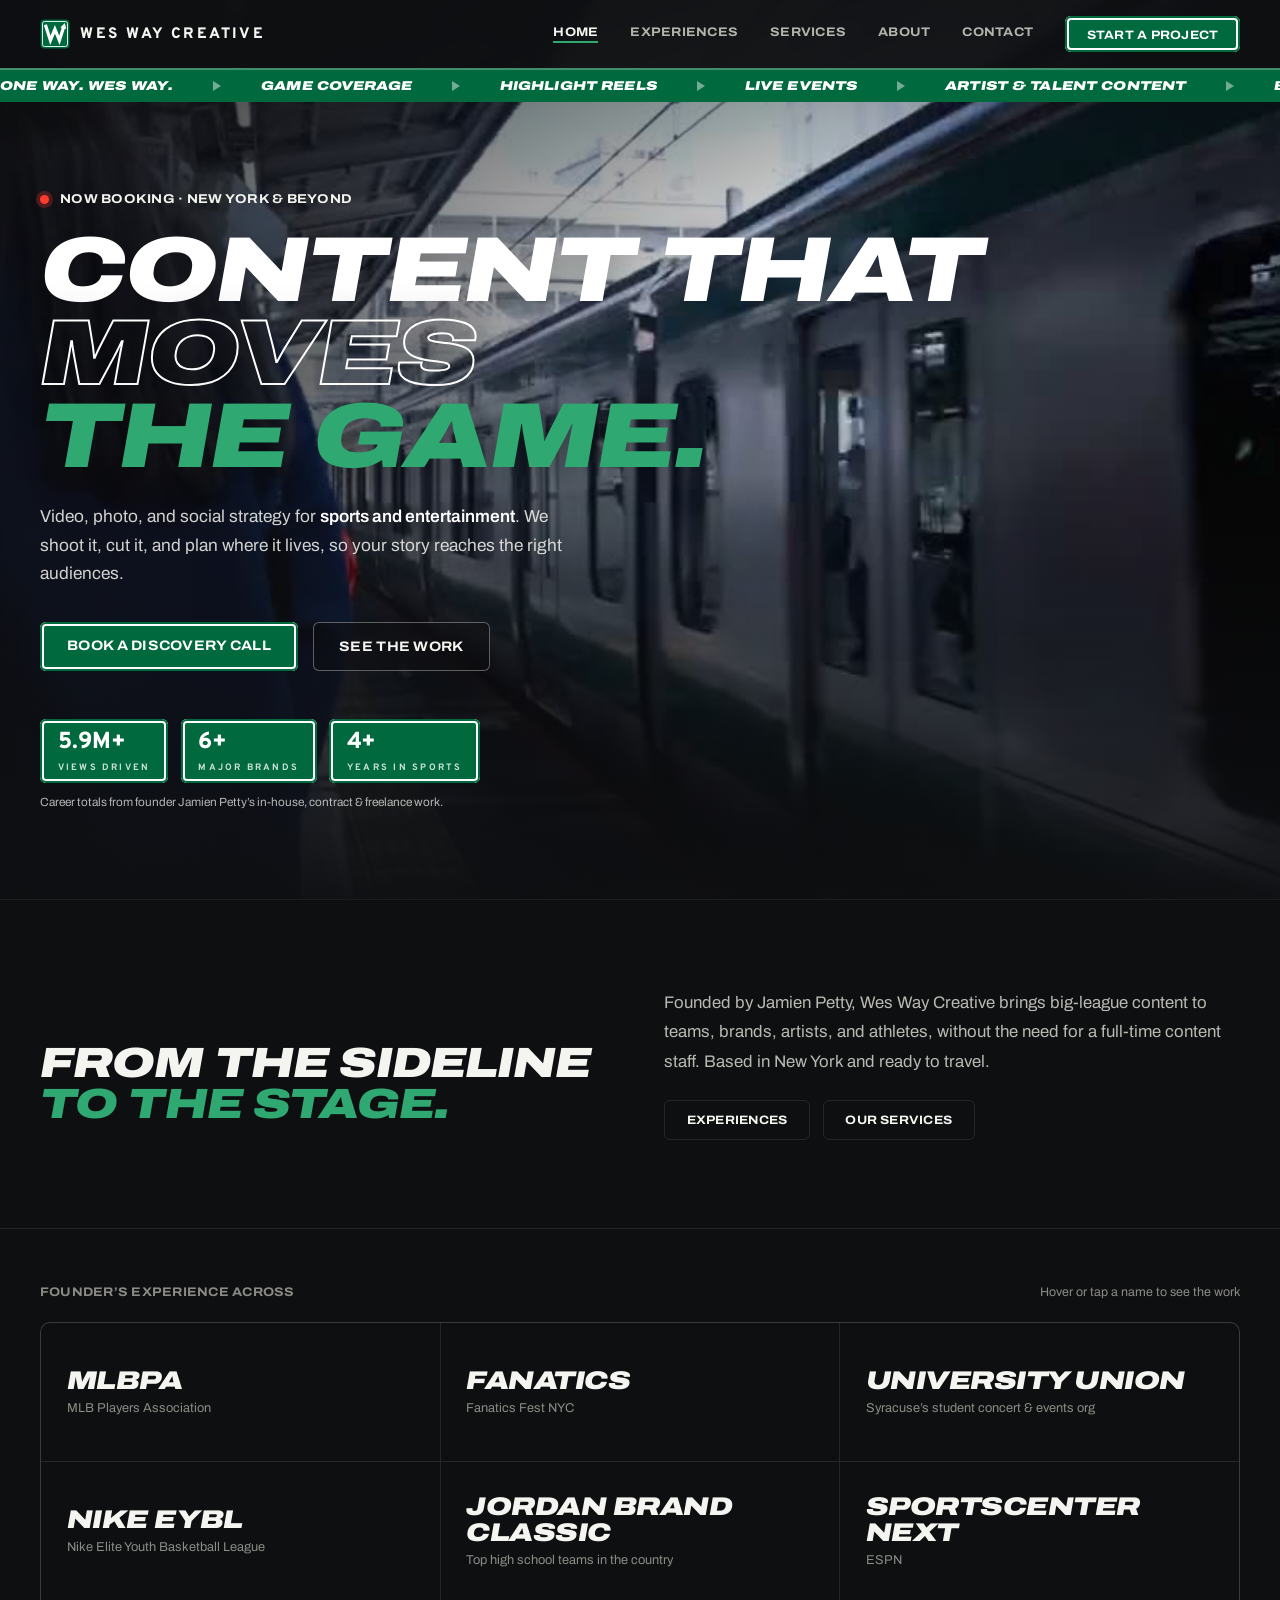
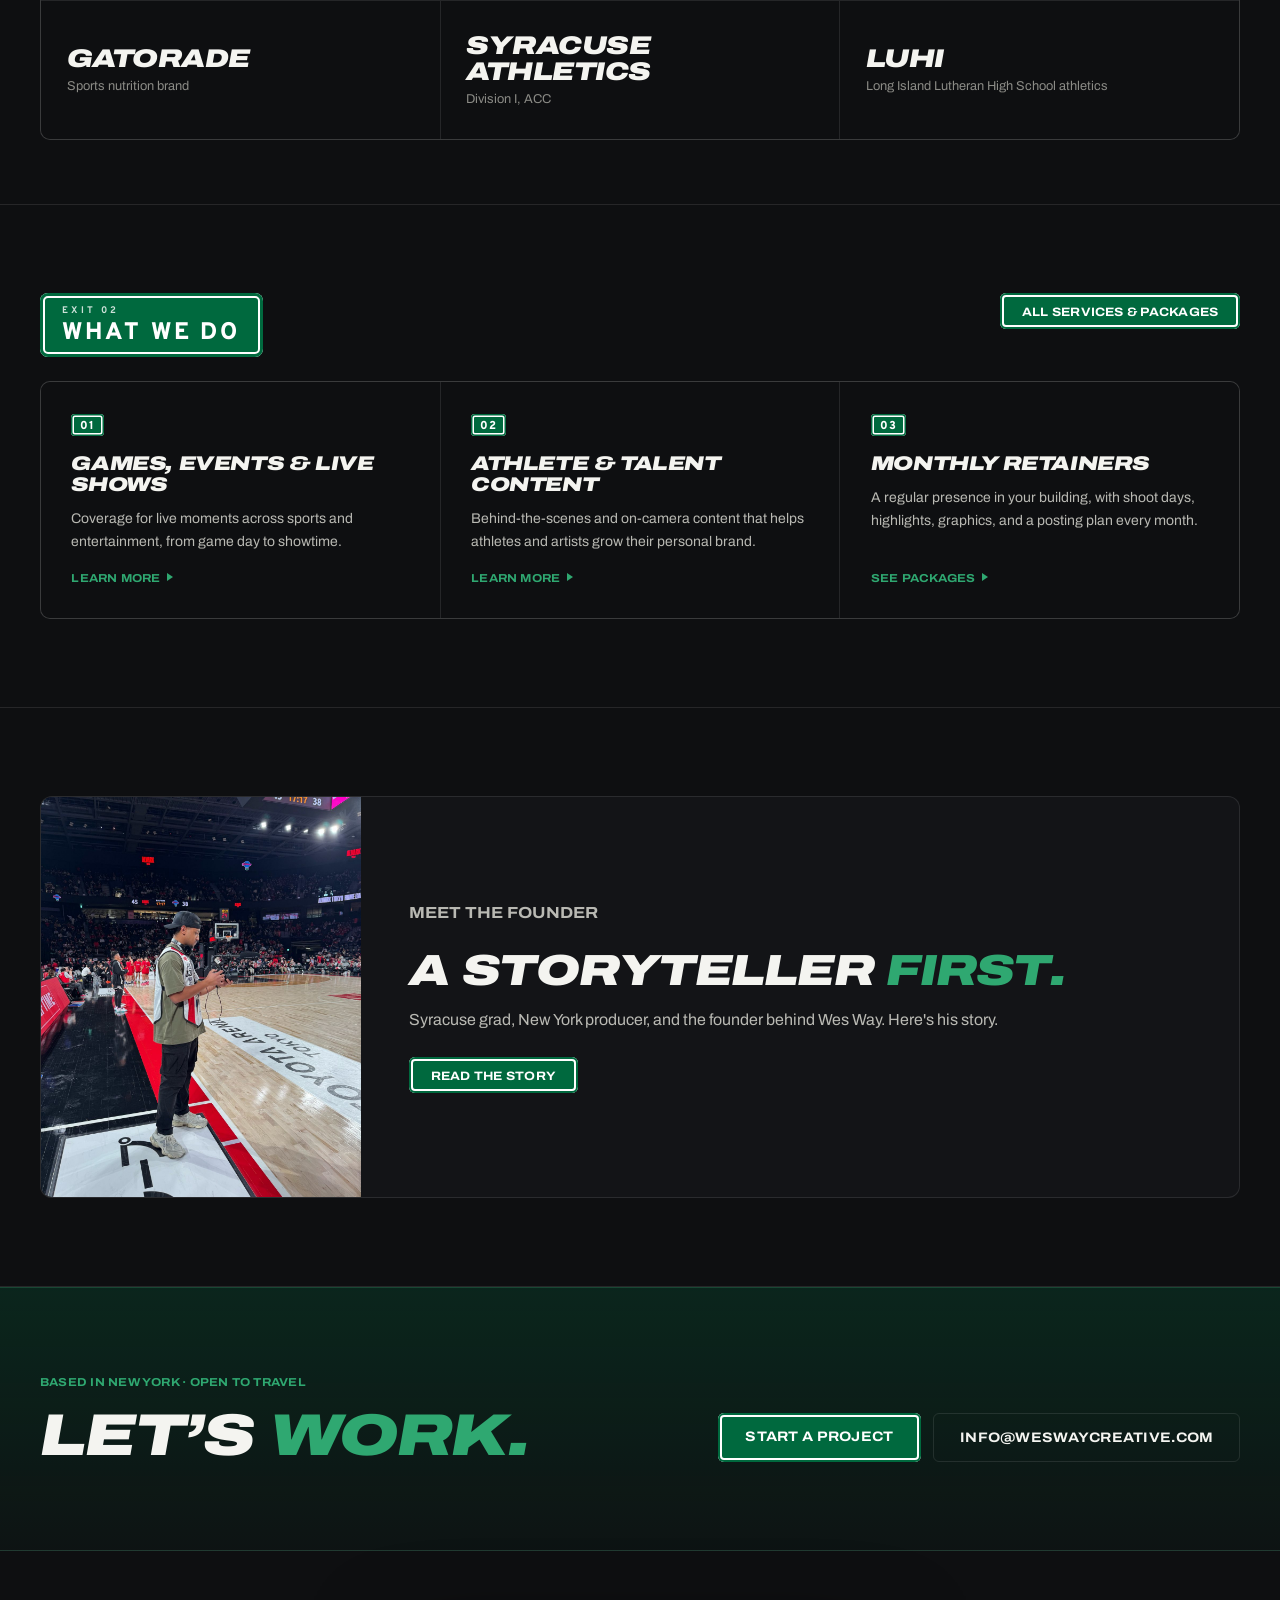
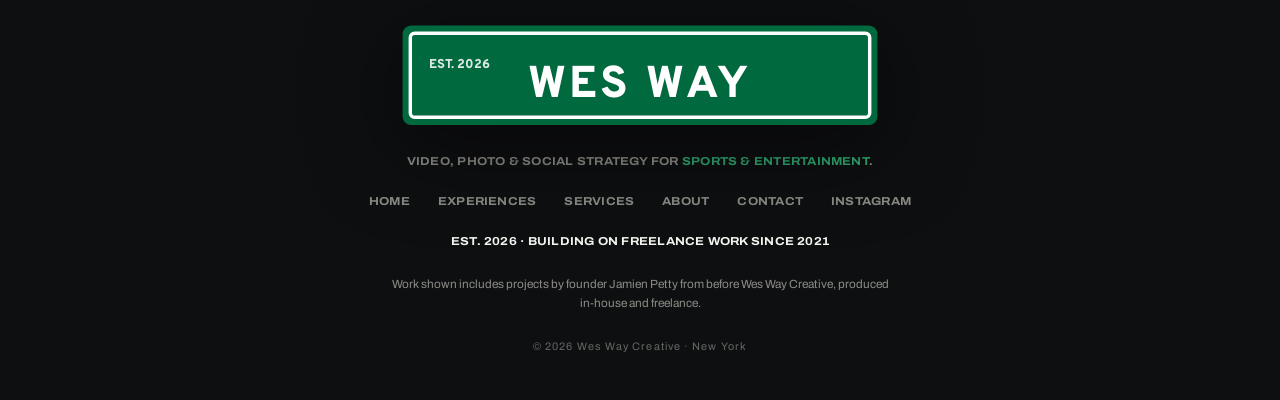
==== commit 59a93cfe: "Add files via upload" ====
--- a/index.html
+++ b/index.html
@@ -1384,6 +1384,16 @@
       border-top: 0.32rem solid transparent; border-bottom: 0.32rem solid transparent; border-left: 0.5rem solid #fff;
     }
 
+    /* Inquiry form extras */
+    .field-err { min-height: 1em; font-family: var(--body); font-size: 0.72rem; font-weight: 600; text-transform: none; letter-spacing: 0; color: #ff8a80; }
+    .inquiry input[aria-invalid="true"] { border-color: #ff8a80; }
+    .inquiry .hp { position: absolute; left: -9999px; width: 1px; height: 1px; opacity: 0; }
+    #formStatus a { color: var(--accent); }
+    .sign-btn:disabled { opacity: 0.6; cursor: wait; }
+    .form-done { padding: 1rem 0; }
+    .form-done-t { font-family: var(--display); font-style: italic; font-stretch: 125%; font-weight: 900; text-transform: uppercase; font-size: 1.8rem; margin-bottom: 0.6rem; color: var(--accent); }
+    .form-done p { font-family: var(--body); color: #cfcfc9; line-height: 1.6; }
+
     /* ============ MULTI-PAGE ============ */
     .nav-links a[aria-current="page"] { color: var(--chalk); box-shadow: inset 0 -2px 0 var(--accent); padding-bottom: 4px; }
     .page-head { padding: 11rem 2.5rem 3rem; }
@@ -1396,6 +1406,19 @@
     .page-head.has-bg::after { content: ""; position: absolute; inset: 0; z-index: -1; background: linear-gradient(180deg, rgba(14,15,17,.55) 0%, rgba(14,15,17,.15) 35%, rgba(14,15,17,.6) 70%, rgba(14,15,17,1) 100%), linear-gradient(90deg, rgba(14,15,17,.7), rgba(14,15,17,0) 70%); }
     .page-head.has-bg .sec-sub { color: rgba(244,244,240,.88); }
     .page-head.has-bg { border-bottom: 0; }
+    @keyframes bgIn { from { opacity: 0; transform: scale(1.06); } to { opacity: 1; transform: scale(1); } }
+    @keyframes riseIn { from { opacity: 0; transform: translateY(18px); } to { opacity: 1; transform: none; } }
+    .page-head.has-bg::before { animation: bgIn 1.4s cubic-bezier(.2,.7,.2,1) both; }
+    .page-head > *:not(.ph-sign) { animation: riseIn .9s .25s cubic-bezier(.2,.7,.2,1) both; }
+    .page-head .ph-sign { animation: riseIn .9s .5s both; }
+    .about-head { display: grid; grid-template-columns: 1.1fr 0.9fr; gap: 3.5rem; align-items: end; border-bottom: 0; padding-bottom: 2rem; }
+    .about-head .ah-copy { padding-bottom: 1rem; }
+    .ah-photo { position: relative; margin: 0; animation: bgIn 1.2s cubic-bezier(.2,.7,.2,1) both !important; }
+    .ah-photo img { width: 100%; aspect-ratio: 4 / 5; object-fit: cover; border-radius: 12px; display: block; }
+    .ah-badge { position: absolute; top: -22px; left: -22px; width: 90px; height: 90px; filter: drop-shadow(0 16px 36px rgba(0,0,0,.55)); }
+    .founder.solo { grid-template-columns: 1fr; max-width: 820px; }
+    @media (max-width: 800px) { .about-head { grid-template-columns: 1fr; gap: 2rem; } .ah-photo { order: -1; max-width: 460px; } .ah-badge { width: 64px; height: 64px; top: -12px; left: -8px; } }
+    @media (prefers-reduced-motion: reduce) { .page-head.has-bg::before, .page-head > *, .ah-photo { animation: none !important; } }
     .page-head.has-bg + section { padding-top: 2.5rem; }
     .page-head.has-bg .page-kicker { display: none; }
     .page-head.has-bg::before { -webkit-mask-image: linear-gradient(180deg, #000 60%, transparent 100%); mask-image: linear-gradient(180deg, #000 60%, transparent 100%); }
@@ -1676,7 +1699,7 @@
   <div class="cta-inner">
     <div>
       <p class="contact-label">Based in New York &middot; Open to travel</p>
-      <h2 class="cta-title">Ready when <em>you are.</em></h2>
+      <h2 class="cta-title">Let&rsquo;s <em>work.</em></h2>
     </div>
     <div class="cta-actions">
       <a href="/contact/" class="sign-btn big">Start a Project</a>
@@ -1829,23 +1852,68 @@
   });
 
   // Inquiry form composes an email (static site, no backend needed)
+  // Inquiry form: validates the email (format, disposable domains, and a live mail-server check),
+  // then submits straight to the inbox via Web3Forms. No email app needed.
+  var WEB3FORMS_KEY = '2c3a3cb8-7d8f-4af9-98ae-b95e6b4886d4';
   var inquiryForm = document.getElementById('inquiry');
-  if (inquiryForm) inquiryForm.addEventListener('submit', function (e) {
-    e.preventDefault();
-    var f = e.target;
-    var name = f.name.value.trim();
-    var org = f.org.value.trim();
-    var subject = 'Project Inquiry' + (org ? ' - ' + org : '') + ' (' + f.need.value + ')';
-    var body = [
-      'Name: ' + name,
-      'Brand / Team / Organization: ' + org,
-      'Looking for: ' + f.need.value,
-      'Timeline: ' + f.timeline.value,
-      '',
-      f.msg.value.trim()
-    ].join('\n');
-    window.location.href = 'mailto:info@weswaycreative.com?subject=' + encodeURIComponent(subject) + '&body=' + encodeURIComponent(body);
-  });
+  if (inquiryForm) (function () {
+    var f = inquiryForm, emailIn = f.querySelector('#inqEmail'), err = f.querySelector('#emailErr'),
+        status = f.querySelector('#formStatus'), btn = f.querySelector('#sendBtn');
+    var BLOCK = ['mailinator.com','guerrillamail.com','10minutemail.com','tempmail.com','temp-mail.org','yopmail.com','trashmail.com',
+      'getnada.com','sharklasers.com','dispostable.com','maildrop.cc','fakeinbox.com','throwawaymail.com','mintemail.com','mohmal.com',
+      'emailondeck.com','tempail.com','burnermail.io','spamgourmet.com','example.com','test.com','email.com','asdf.com'];
+    var TYPO = { 'gmial.com':'gmail.com','gmai.com':'gmail.com','gamil.com':'gmail.com','gmail.co':'gmail.com','gmail.con':'gmail.com',
+      'yahoo.co':'yahoo.com','yaho.com':'yahoo.com','hotmial.com':'hotmail.com','outlok.com':'outlook.com','icloud.co':'icloud.com' };
+    function showErr(m) { err.textContent = m; emailIn.setAttribute('aria-invalid', m ? 'true' : 'false'); }
+    function mxCheck(domain) {
+      return fetch('https://dns.google/resolve?name=' + encodeURIComponent(domain) + '&type=MX')
+        .then(function (r) { return r.json(); })
+        .then(function (j) { return j.Status === 0 && Array.isArray(j.Answer) && j.Answer.some(function (a) { return a.type === 15 && !/^0 \.$/.test(a.data); }); })
+        .catch(function () { return true; }); // if the check itself can't run, don't block a real person
+    }
+    function checkEmail(v) {
+      v = v.trim().toLowerCase();
+      if (!/^[a-z0-9._%+-]+@[a-z0-9-]+(\.[a-z0-9-]+)*\.[a-z]{2,}$/.test(v)) return Promise.resolve('Please enter a valid email address.');
+      var d = v.split('@')[1];
+      if (TYPO[d]) return Promise.resolve('Did you mean @' + TYPO[d] + '?');
+      if (BLOCK.indexOf(d) > -1) return Promise.resolve('Please use a real, permanent email address.');
+      return mxCheck(d).then(function (ok) { return ok ? '' : 'That email domain can’t receive mail. Please double-check it.'; });
+    }
+    emailIn.addEventListener('blur', function () { if (emailIn.value) checkEmail(emailIn.value).then(showErr); });
+    emailIn.addEventListener('input', function () { if (err.textContent) showErr(''); });
+    f.addEventListener('submit', function (e) {
+      e.preventDefault();
+      if (f.botcheck.checked) return;
+      var name = f.name.value.trim();
+      if (!name) { f.name.focus(); status.textContent = 'Please add your name.'; return; }
+      btn.disabled = true; status.textContent = 'Checking your email…';
+      checkEmail(emailIn.value).then(function (msg) {
+        if (msg) { showErr(msg); emailIn.focus(); btn.disabled = false; status.textContent = ''; return; }
+        var org = f.org.value.trim();
+        var subject = 'New Inquiry: ' + name + (org ? ' (' + org + ')' : '') + ' · ' + f.need.value;
+        if (WEB3FORMS_KEY.indexOf('PASTE') === 0) { // not connected yet: fall back to email app
+          var body = ['Name: ' + name, 'Email: ' + emailIn.value.trim(), 'Brand / Team / Organization: ' + org, 'Looking for: ' + f.need.value, 'Timeline: ' + f.timeline.value, '', f.msg.value.trim()].join('\n');
+          window.location.href = 'mailto:info@weswaycreative.com?subject=' + encodeURIComponent(subject) + '&body=' + encodeURIComponent(body);
+          btn.disabled = false; status.textContent = ''; return;
+        }
+        status.textContent = 'Sending…';
+        fetch('https://api.web3forms.com/submit', {
+          method: 'POST', headers: { 'Content-Type': 'application/json', 'Accept': 'application/json' },
+          body: JSON.stringify({ access_key: WEB3FORMS_KEY, subject: subject, from_name: 'Wes Way Creative Website',
+            replyto: emailIn.value.trim(), name: name, email: emailIn.value.trim(), organization: org,
+            looking_for: f.need.value, timeline: f.timeline.value, message: f.msg.value.trim() })
+        }).then(function (r) { return r.json(); }).then(function (j) {
+          if (j.success) {
+            f.innerHTML = '<div class="form-done full"><p class="form-done-t">Got it. Thank you!</p><p>Your inquiry is in. You&rsquo;ll get a reply at <b>' +
+              emailIn.value.trim().replace(/[<>&"]/g, '') + '</b> within a couple of days.</p></div>';
+          } else { throw new Error(); }
+        }).catch(function () {
+          btn.disabled = false;
+          status.innerHTML = 'Something went wrong. Please email <a href="mailto:info@weswaycreative.com">info@weswaycreative.com</a> directly.';
+        });
+      });
+    });
+  })();
 </script>
 </body>
 </html>
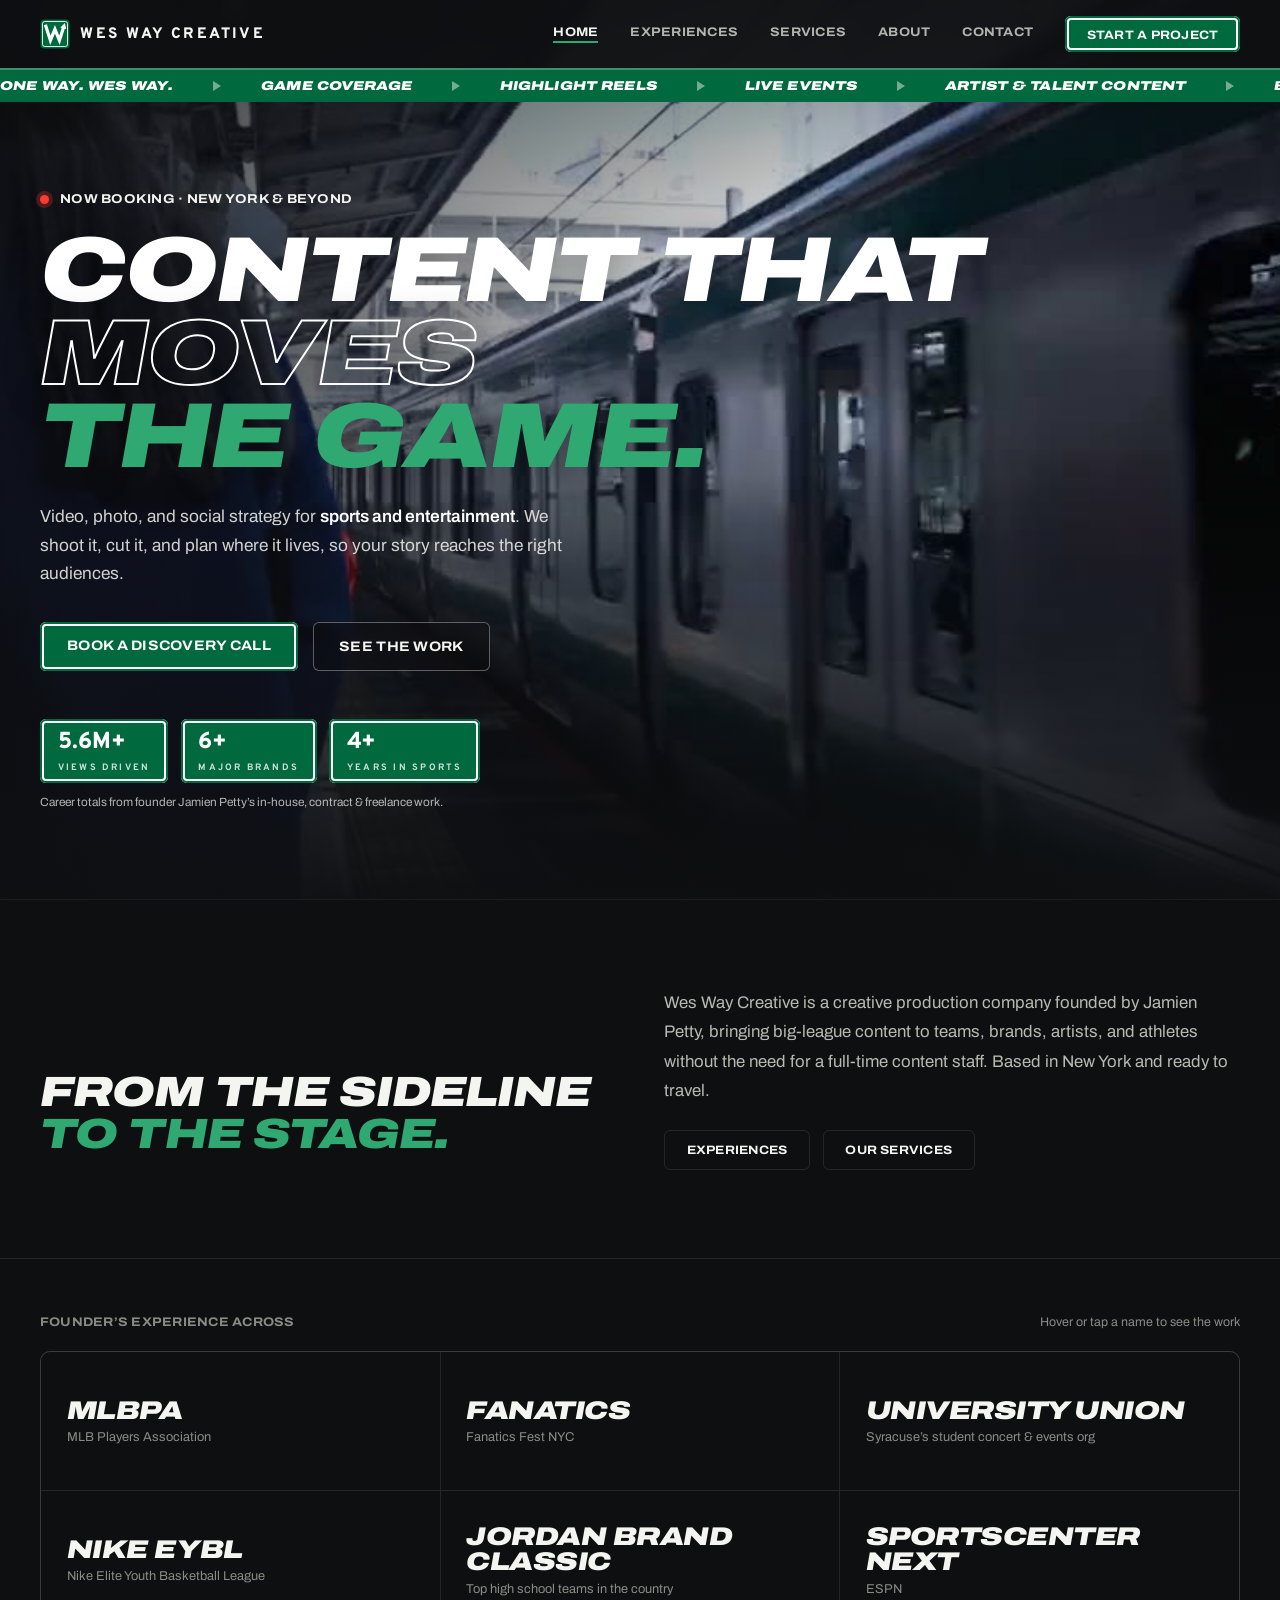
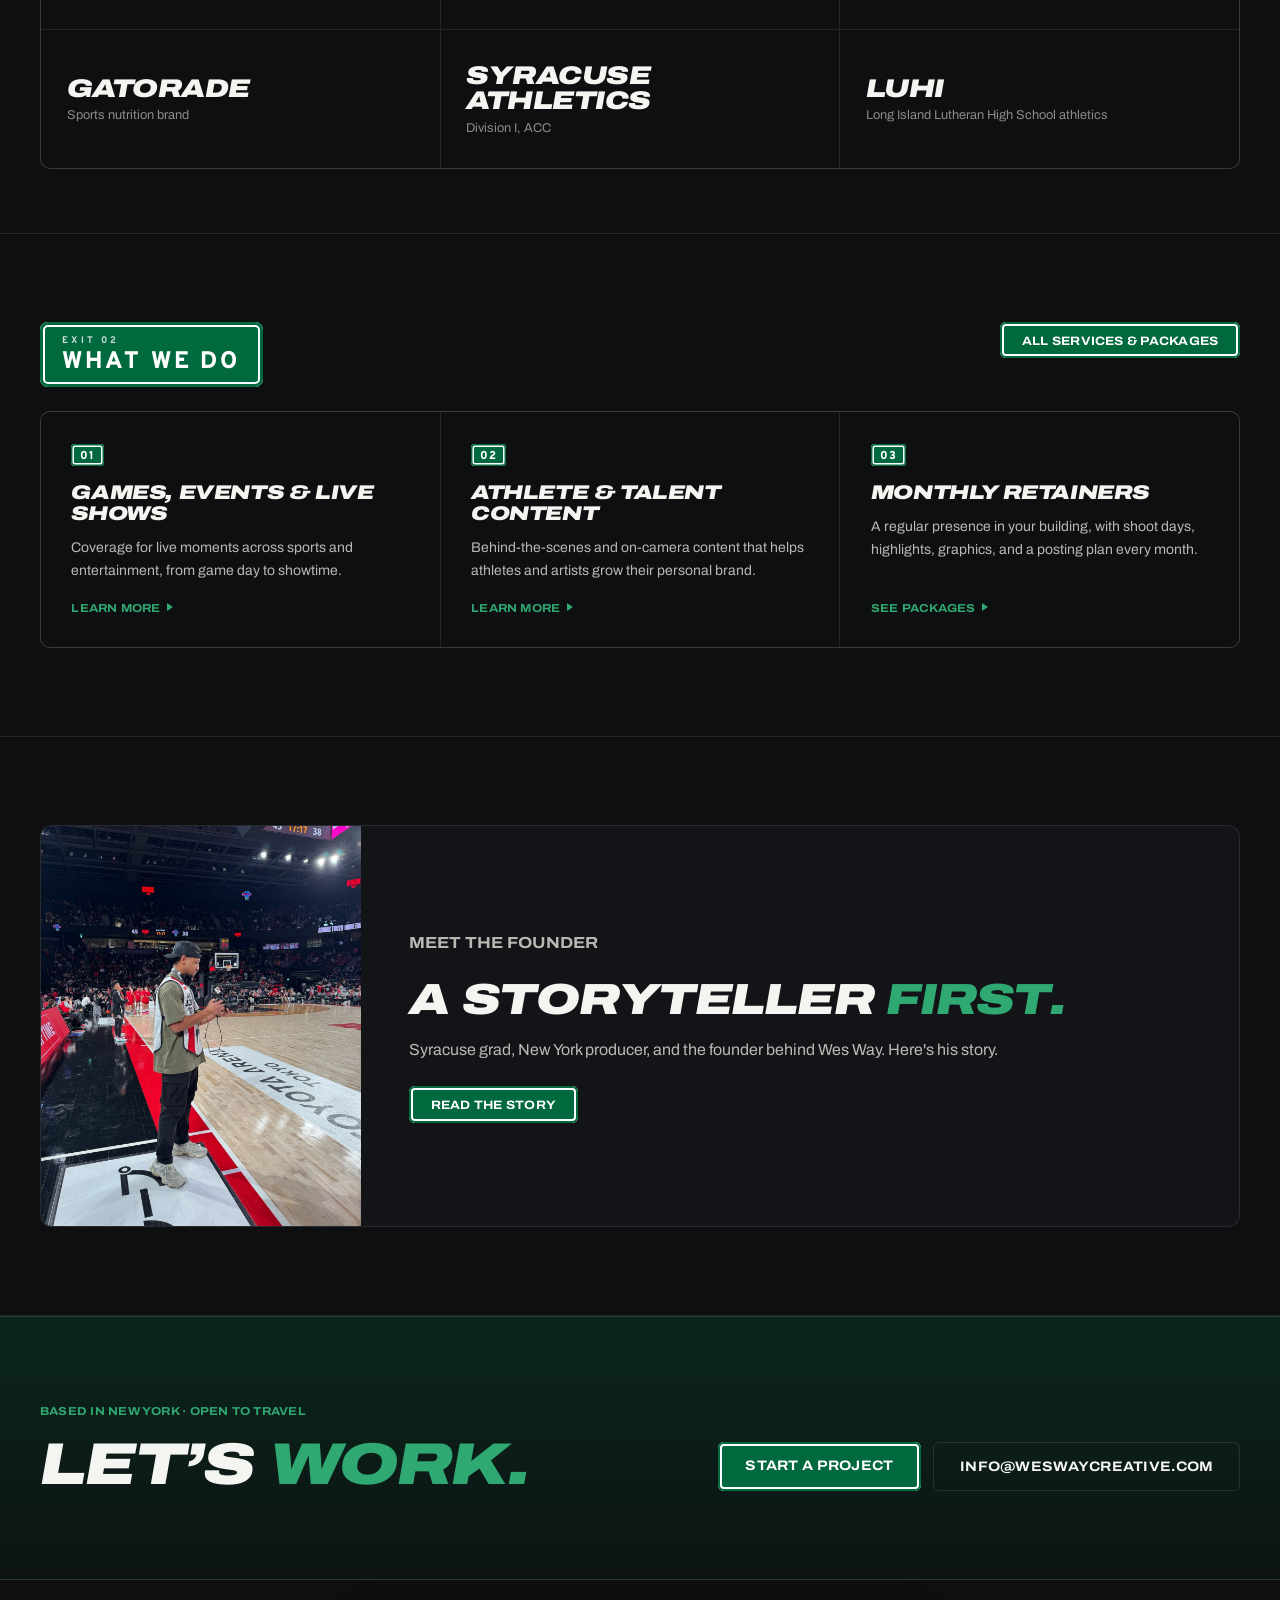
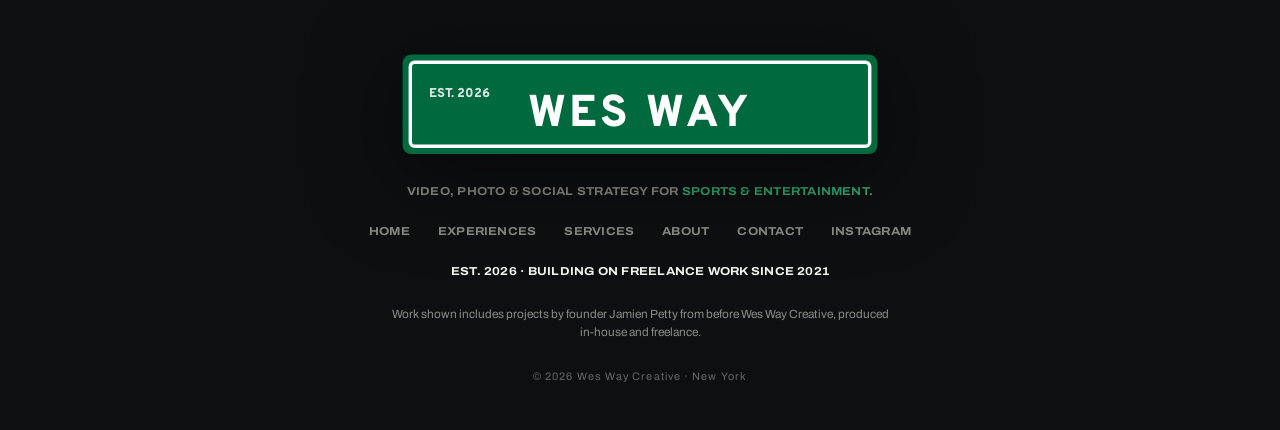
==== commit b0823193: "Add files via upload" ====
--- a/index.html
+++ b/index.html
@@ -4,21 +4,21 @@
   <meta charset="UTF-8">
   <meta name="viewport" content="width=device-width, initial-scale=1.0">
   <title>Wes Way Creative · Sports &amp; Entertainment Video, Photo &amp; Social · New York</title>
-  <meta name="description" content="Wes Way Creative makes video, photo, and social content for sports and entertainment: brands, teams, leagues, artists, talent, and live events. Game and event coverage, athlete and talent content, brand films, and monthly retainers. 5.9M+ career views.">
+  <meta name="description" content="Wes Way Creative is a creative production and social strategy company for sports and entertainment: brands, teams, leagues, artists, talent, and live events. Game and event coverage, athlete and talent content, brand films, and monthly retainers. 5.9M+ career views.">
   <!-- Link previews (iMessage, Instagram, LinkedIn, X, Slack) -->
   <meta name="theme-color" content="#0E0F11">
   <link rel="canonical" href="https://weswaycreative.com/">
   <meta property="og:type" content="website">
   <meta property="og:site_name" content="Wes Way Creative">
   <meta property="og:url" content="https://weswaycreative.com/">
-  <meta property="og:title" content="Wes Way Creative · Content That Moves The Game">
+  <meta property="og:title" content="Wes Way Creative">
   <meta property="og:description" content="Video, photo, and social strategy for sports and entertainment: brands, teams, leagues, artists, talent, and live events. New York City.">
   <meta property="og:image" content="https://weswaycreative.com/og-image.jpg">
   <meta property="og:image:width" content="1200">
   <meta property="og:image:height" content="630">
-  <meta property="og:image:alt" content="Wes Way Creative: Content that moves the game.">
+  <meta property="og:image:alt" content="Wes Way Creative logo on a green highway sign.">
   <meta name="twitter:card" content="summary_large_image">
-  <meta name="twitter:title" content="Wes Way Creative · Content That Moves The Game">
+  <meta name="twitter:title" content="Wes Way Creative">
   <meta name="twitter:description" content="Video, photo, and social strategy for sports and entertainment: brands, teams, leagues, artists, talent, and live events. New York City.">
   <meta name="twitter:image" content="https://weswaycreative.com/og-image.jpg">
   <link rel="icon" type="image/svg+xml" href="data:image/svg+xml,%3Csvg%20viewBox%3D%220%200%20120%20120%22%20xmlns%3D%22http%3A//www.w3.org/2000/svg%22%3E%3Crect%20x%3D%222%22%20y%3D%222%22%20width%3D%22116%22%20height%3D%22116%22%20rx%3D%2216%22%20fill%3D%22%2300693E%22/%3E%3Crect%20x%3D%2210%22%20y%3D%2210%22%20width%3D%22100%22%20height%3D%22100%22%20rx%3D%229%22%20fill%3D%22none%22%20stroke%3D%22%23fff%22%20stroke-width%3D%223.5%22/%3E%3Cg%20transform%3D%22translate%2810.6%2C5.5%29%22%20fill%3D%22%23fff%22%3E%3Cpolyline%20points%3D%2213%2C24%2031%2C80%2049%2C36%2067%2C80%2083%2C30%22%20fill%3D%22none%22%20stroke%3D%22%23fff%22%20stroke-width%3D%2213%22%20stroke-linecap%3D%22square%22%20stroke-linejoin%3D%22miter%22/%3E%3Cg%20transform%3D%22translate%2886%2C20%29%20rotate%2816.7%29%22%3E%3Cpolygon%20points%3D%220%2C-10%2012%2C12%20-12%2C12%22/%3E%3C/g%3E%3C/g%3E%3C/svg%3E">
@@ -1408,7 +1408,8 @@
     .page-head.has-bg { border-bottom: 0; }
     @keyframes bgIn { from { opacity: 0; transform: scale(1.06); } to { opacity: 1; transform: scale(1); } }
     @keyframes riseIn { from { opacity: 0; transform: translateY(18px); } to { opacity: 1; transform: none; } }
-    .page-head.has-bg::before { animation: bgIn 1.4s cubic-bezier(.2,.7,.2,1) both; }
+    .page-head.has-bg::before { opacity: 0; }
+    .page-head.has-bg.bg-ready::before { animation: bgIn 1.4s cubic-bezier(.2,.7,.2,1) both; }
     .page-head > *:not(.ph-sign) { animation: riseIn .9s .25s cubic-bezier(.2,.7,.2,1) both; }
     .page-head .ph-sign { animation: riseIn .9s .5s both; }
     .about-head { display: grid; grid-template-columns: 1.1fr 0.9fr; gap: 3.5rem; align-items: end; border-bottom: 0; padding-bottom: 2rem; }
@@ -1568,7 +1569,7 @@
   <div class="intro-grid">
     <h2 class="sec-lede">From the sideline <em>to the stage.</em></h2>
     <div class="intro-copy">
-      <p>Founded by Jamien Petty, Wes Way Creative brings big-league content to teams, brands, artists, and athletes, without the need for a full-time content staff. Based in New York and ready to travel.</p>
+      <p>Wes Way Creative is a creative production company founded by Jamien Petty, bringing big-league content to teams, brands, artists, and athletes without the need for a full-time content staff. Based in New York and ready to travel.</p>
       <div class="intro-links">
         <a href="/experiences/" class="ghost-btn">Experiences</a>
         <a href="/services/" class="ghost-btn">Our services</a>
@@ -1731,6 +1732,17 @@
 </footer>
 
 <script>
+  // Page banners: fade in once the image has actually loaded
+  (function () {
+    document.querySelectorAll('.page-head.has-bg').forEach(function (el) {
+      var m = (el.getAttribute('style') || '').match(/url\(([^)]+)\)/);
+      var done = function () { el.classList.add('bg-ready'); };
+      if (!m) return done();
+      var img = new Image(); img.onload = done; img.onerror = done; img.src = m[1];
+      if (img.complete) done();
+      setTimeout(done, 4000);
+    });
+  })();
   // Mobile menu
   (function () {
     var hd = document.querySelector('.site-header'), btn = document.querySelector('.nav-toggle');
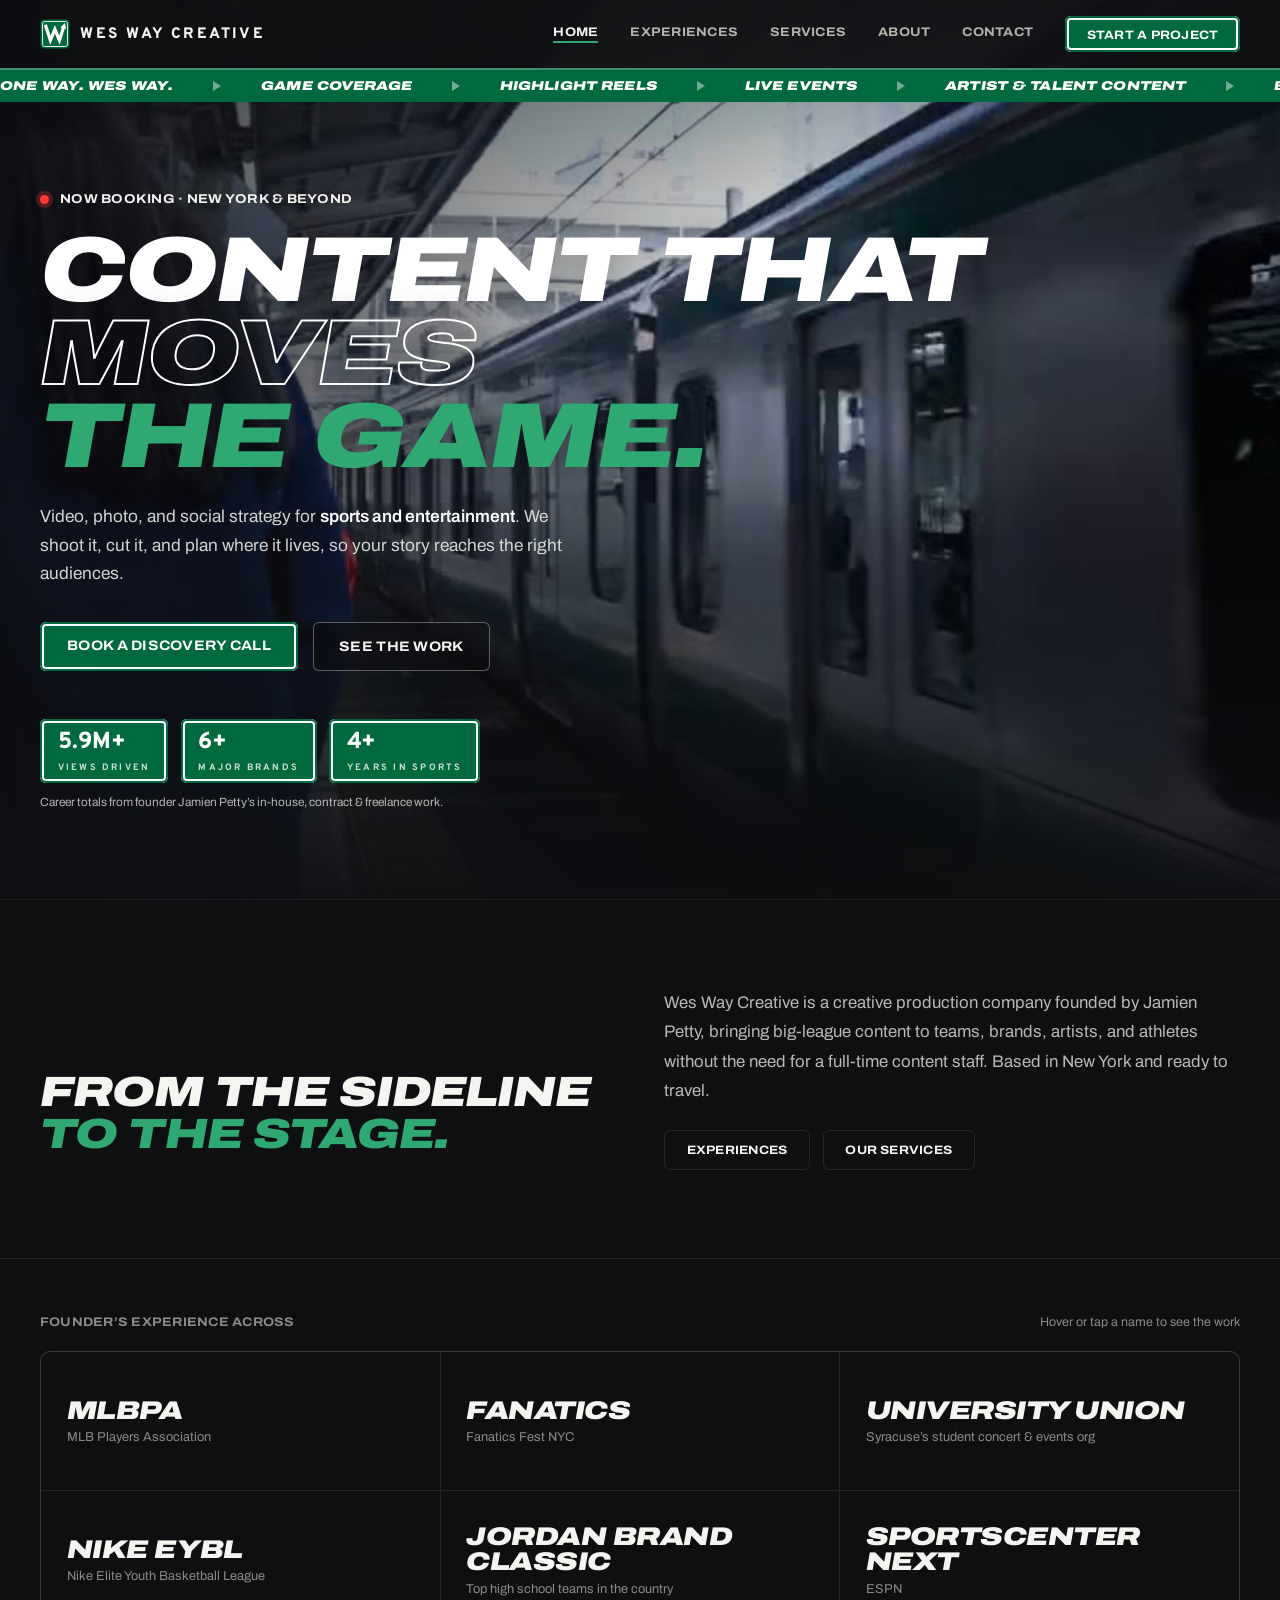
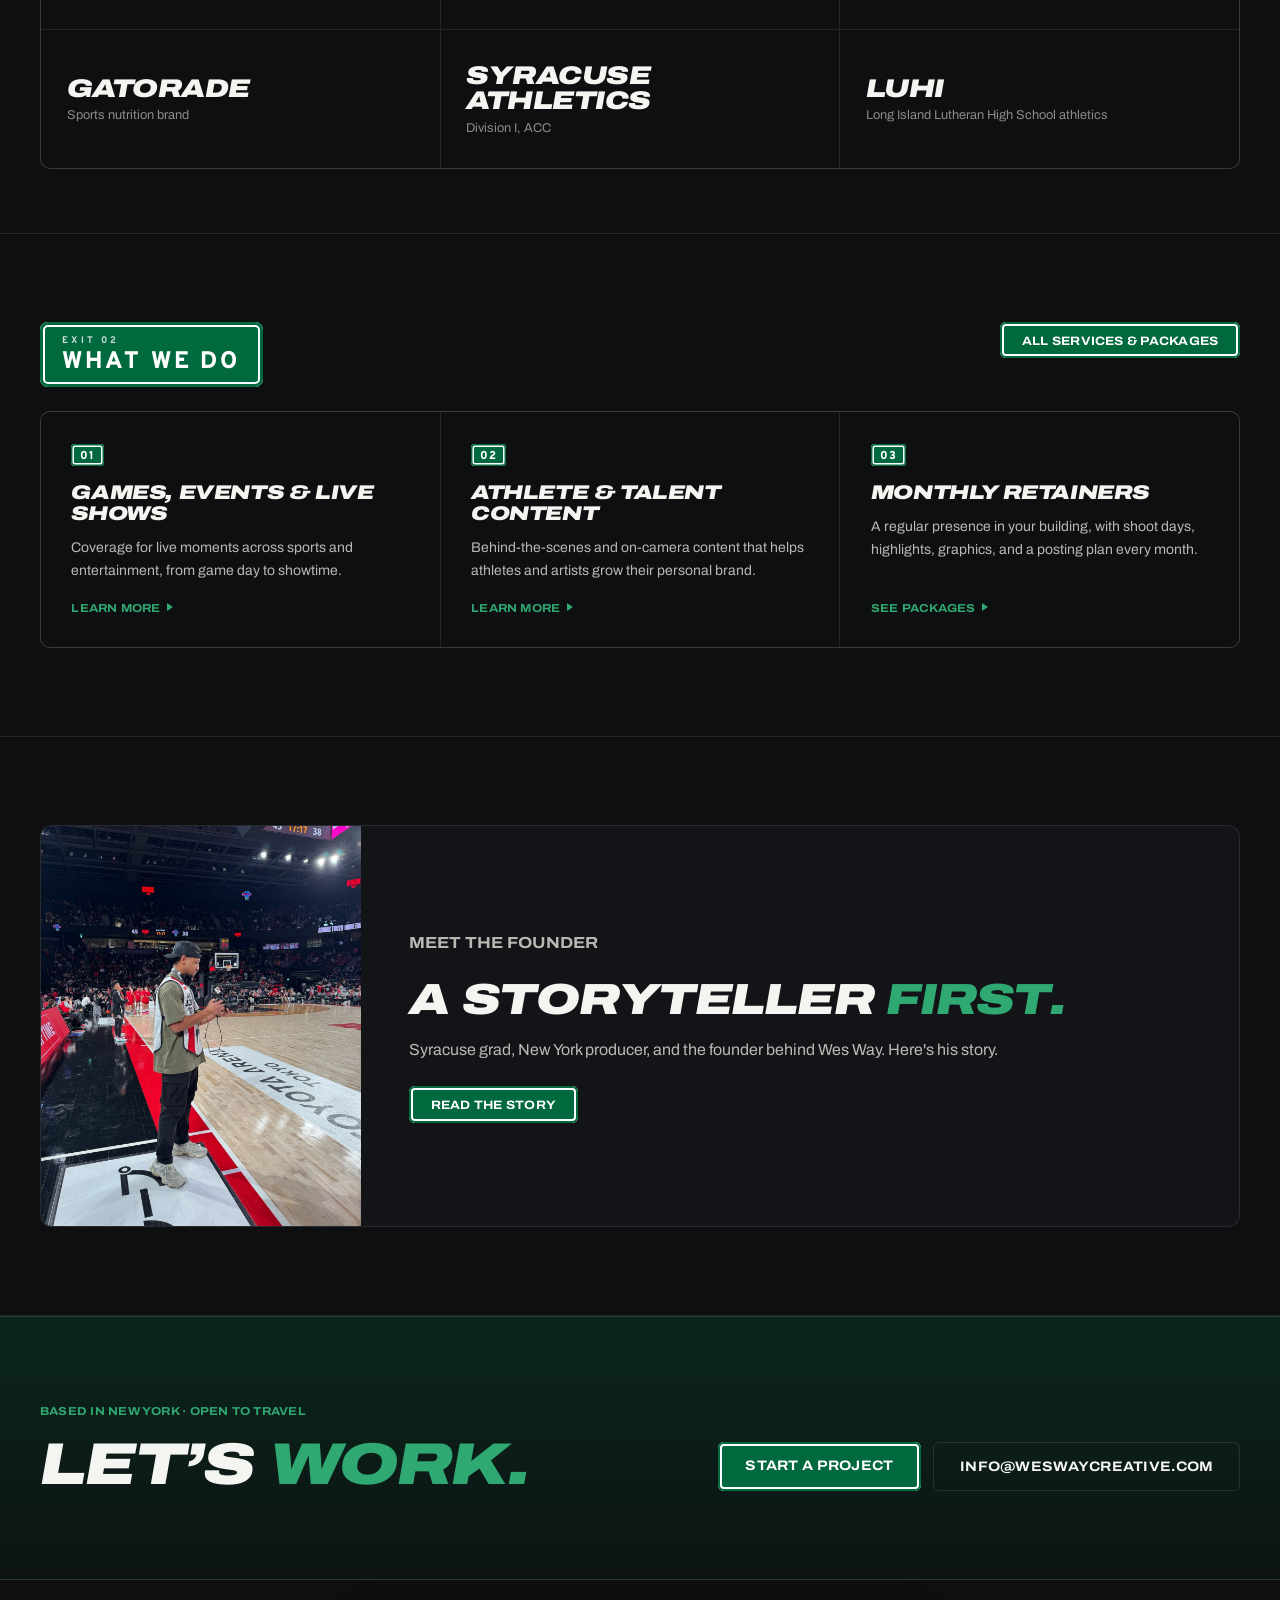
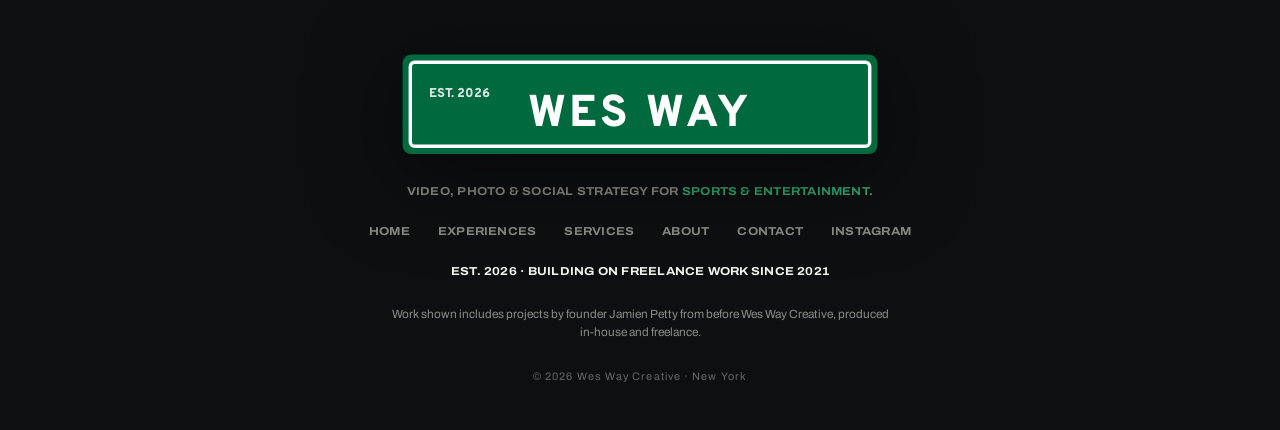
==== commit 9cdcfc38: "Add files via upload" ====
--- a/index.html
+++ b/index.html
@@ -1348,7 +1348,7 @@
     @media (max-width: 340px) { .xp-grid { grid-template-columns: 1fr; } .xp-card:last-child { grid-column: auto; } }
 
     /* ============ RECENT WORK ============ */
-    .rw-grid { display: grid; grid-template-columns: repeat(3, minmax(0, 360px)); justify-content: center; gap: 1.25rem; }
+    .rw-grid { display: grid; grid-template-columns: repeat(4, minmax(0, 300px)); justify-content: center; gap: 1.25rem; }
     .rw-card { position: relative; display: block; aspect-ratio: 9 / 16; border-radius: 10px; overflow: hidden; background: var(--night-2); border: 1px solid var(--border); }
     .rw-card video { width: 100%; height: 100%; object-fit: cover; display: block; }
     .rw-card video::-webkit-media-controls, .rw-card video::-webkit-media-controls-start-playback-button { display: none !important; -webkit-appearance: none; }
@@ -1362,7 +1362,7 @@
     .rw-card.is-missing { display: none; }
     .rw-section.is-empty { display: none; }
     @media (max-width: 700px) {
-      .rw-grid { grid-template-columns: repeat(3, 72%); overflow-x: auto; scroll-snap-type: x mandatory; padding-bottom: 0.5rem; }
+      .rw-grid { grid-template-columns: repeat(4, 72%); justify-content: start; overflow-x: auto; scroll-snap-type: x mandatory; padding-bottom: 0.5rem; }
       .rw-card { scroll-snap-align: start; }
     }
 
@@ -1625,7 +1625,7 @@
 </section>
 
 <!-- ============ RECENT WORK ============ -->
-<!-- Needs recent-1.mp4 / recent-2.mp4 / recent-3.mp4 (+ matching .jpg stills) next to this file.
+<!-- Needs recent-1.mp4 / recent-2.mp4 / recent-3.mp4 / recent-4.mp4 (+ matching .jpg stills) next to this file.
      Any clip that's missing hides itself; if none are there, the whole section stays hidden. -->
 <section id="recent" class="rw-section">
   <div class="ig-head">
@@ -1646,6 +1646,10 @@
     </a>
     <a class="rw-card" href="https://www.instagram.com/p/Dc_KxfsB2a8/" target="_blank" rel="noopener" aria-label="Watch recent work 3 on Instagram">
       <video muted loop playsinline preload="metadata" src="/recent-3.mp4" poster="/recent-3.jpg"></video>
+      <span class="rw-go">Watch on Instagram<svg class="ico-arr" viewBox="0 0 12 12" aria-hidden="true"><path d="M3 9 9 3M4.5 3H9v4.5" fill="none" stroke="currentColor" stroke-width="1.8" stroke-linecap="square"/></svg></span>
+    </a>
+    <a class="rw-card" href="https://www.instagram.com/p/DeH3YltBFvh/" target="_blank" rel="noopener" aria-label="Watch recent work 4 on Instagram">
+      <video muted loop playsinline preload="metadata" src="/recent-4.mp4" poster="/recent-4.jpg"></video>
       <span class="rw-go">Watch on Instagram<svg class="ico-arr" viewBox="0 0 12 12" aria-hidden="true"><path d="M3 9 9 3M4.5 3H9v4.5" fill="none" stroke="currentColor" stroke-width="1.8" stroke-linecap="square"/></svg></span>
     </a>
   </div>
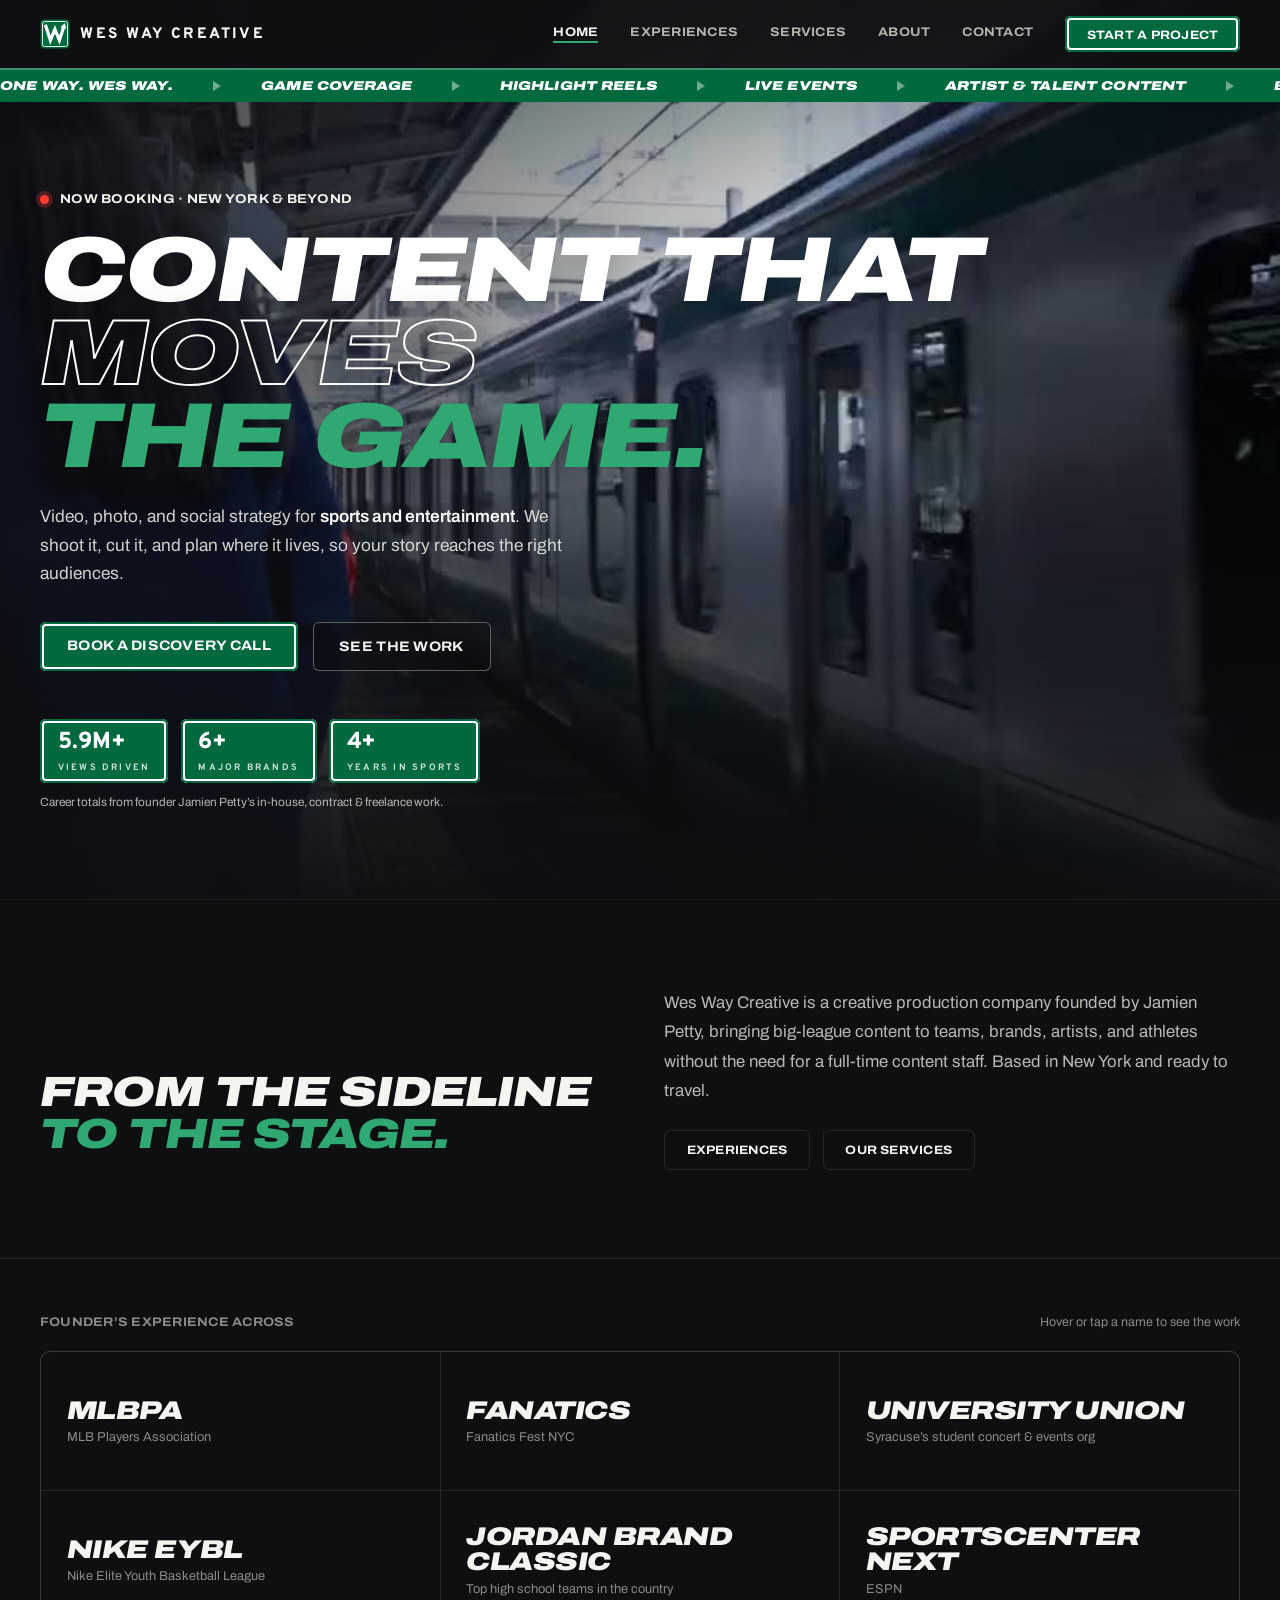
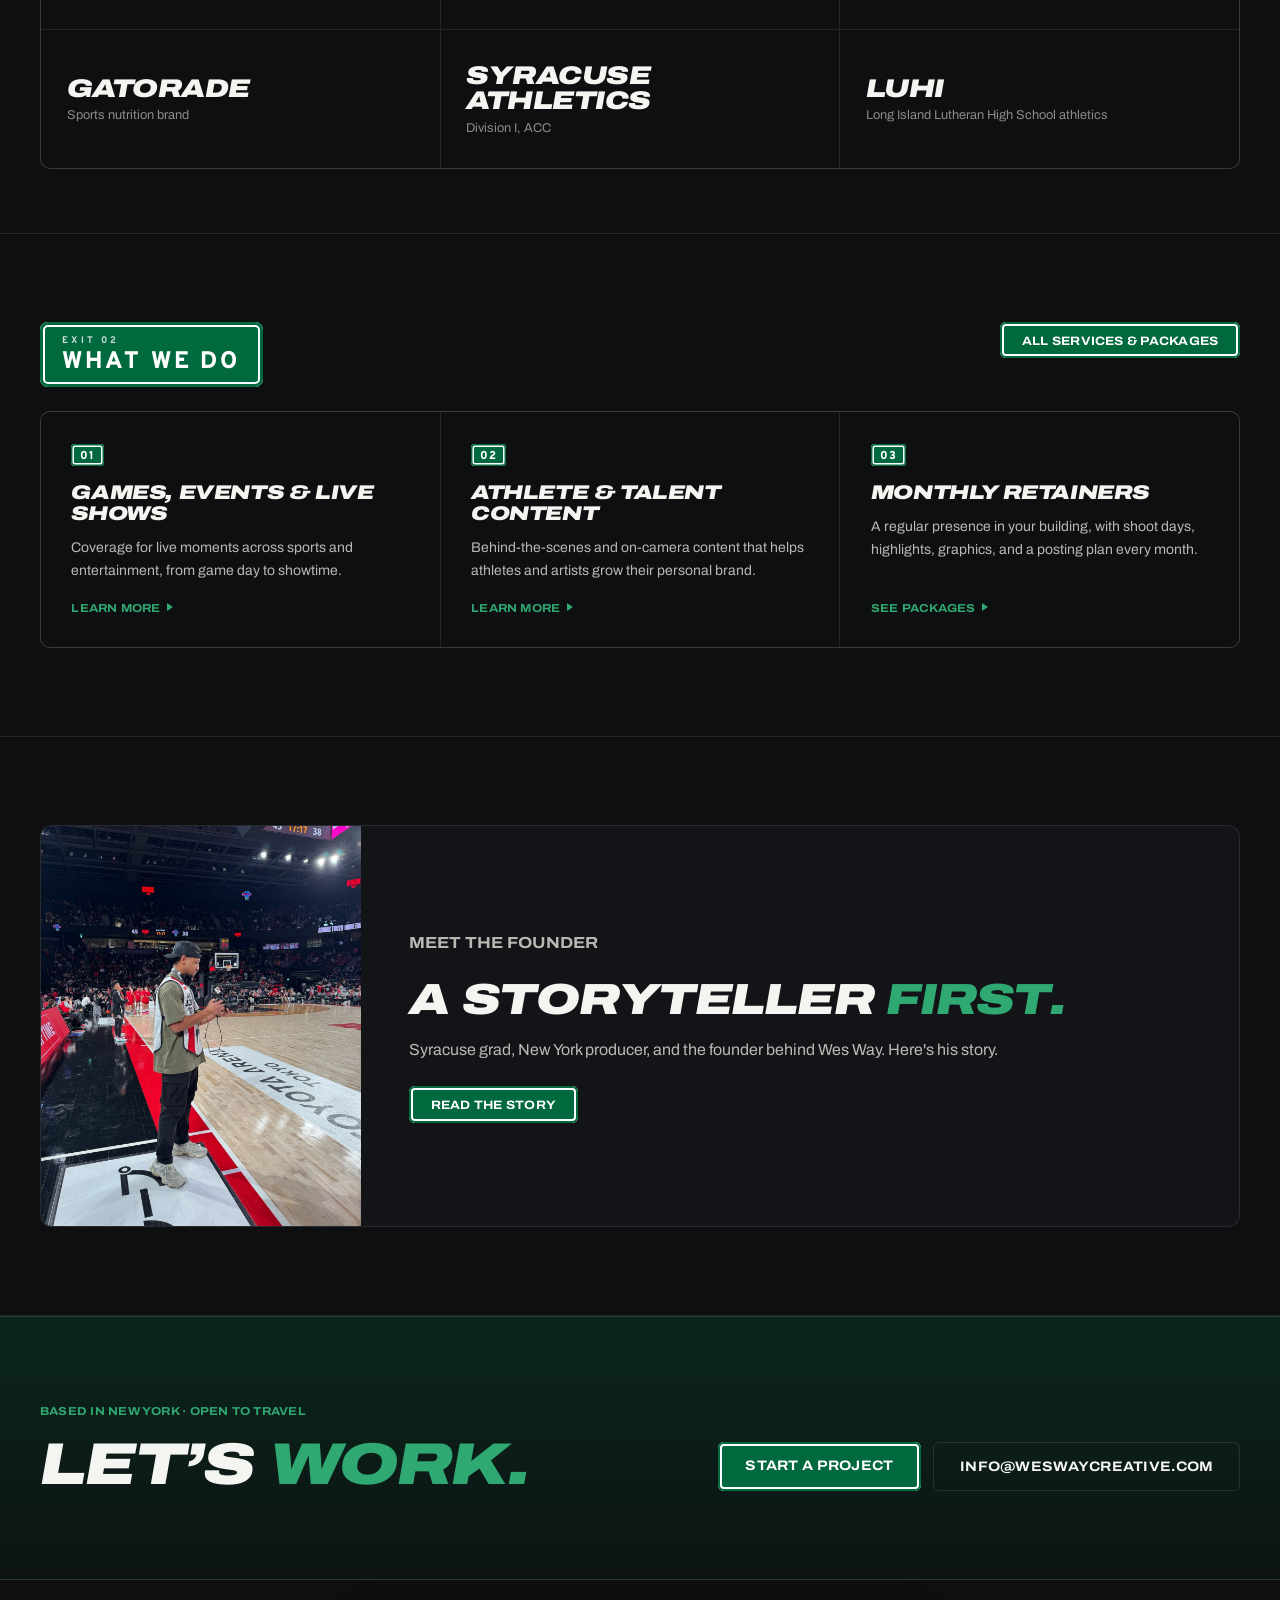
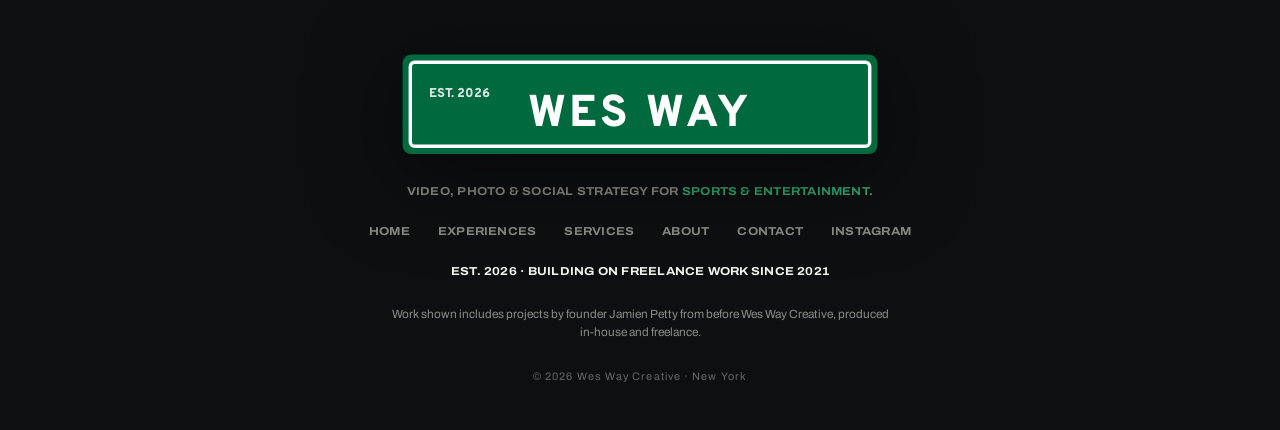
==== commit 6eb362e8: "Add files via upload" ====
--- a/index.html
+++ b/index.html
@@ -1348,8 +1348,16 @@
     @media (max-width: 340px) { .xp-grid { grid-template-columns: 1fr; } .xp-card:last-child { grid-column: auto; } }
 
     /* ============ RECENT WORK ============ */
-    .rw-grid { display: grid; grid-template-columns: repeat(4, minmax(0, 300px)); justify-content: center; gap: 1.25rem; }
-    .rw-card { position: relative; display: block; aspect-ratio: 9 / 16; border-radius: 10px; overflow: hidden; background: var(--night-2); border: 1px solid var(--border); }
+    .rw-wrap { position: relative; }
+    .rw-grid {
+      --per: 4; --gap: 1.25rem;
+      display: grid; grid-auto-flow: column; grid-auto-columns: calc((100% - (var(--per) - 1) * var(--gap)) / var(--per));
+      gap: var(--gap); overflow-x: auto; scroll-snap-type: x mandatory; scroll-behavior: smooth;
+      overscroll-behavior-x: contain; scrollbar-width: none; -webkit-overflow-scrolling: touch;
+    }
+    .rw-grid::-webkit-scrollbar { display: none; }
+    .rw-grid:focus-visible { outline: 2px solid var(--accent); outline-offset: 4px; }
+    .rw-card { position: relative; display: block; aspect-ratio: 9 / 16; border-radius: 10px; overflow: hidden; background: var(--night-2); border: 1px solid var(--border); scroll-snap-align: start; }
     .rw-card video { width: 100%; height: 100%; object-fit: cover; display: block; }
     .rw-card video::-webkit-media-controls, .rw-card video::-webkit-media-controls-start-playback-button { display: none !important; -webkit-appearance: none; }
     .rw-go {
@@ -1361,9 +1369,26 @@
     @media (hover: none) { .rw-go { opacity: 1; transform: none; } }
     .rw-card.is-missing { display: none; }
     .rw-section.is-empty { display: none; }
+    .rw-arrow {
+      position: absolute; top: 50%; z-index: 2; width: 48px; height: 48px; margin-top: -24px; padding: 0;
+      display: grid; place-items: center; cursor: pointer; color: #fff;
+      background: var(--green); border: 3px solid #fff; border-radius: 8px; box-shadow: 0 0 0 3px var(--green), 0 8px 24px rgba(0,0,0,.45);
+      transition: opacity .2s, transform .2s;
+    }
+    .rw-arrow svg { width: 22px; height: 22px; }
+    .rw-arrow:hover { transform: scale(1.06); }
+    .rw-arrow:focus-visible { outline: 2px solid var(--accent); outline-offset: 4px; }
+    .rw-arrow[disabled] { opacity: 0; pointer-events: none; }
+    .rw-prev { left: -24px; }
+    .rw-next { right: -24px; }
+    .rw-wrap.no-scroll .rw-arrow { display: none; }
+    @media (max-width: 1000px) { .rw-grid { --per: 3; } }
     @media (max-width: 700px) {
-      .rw-grid { grid-template-columns: repeat(4, 72%); justify-content: start; overflow-x: auto; scroll-snap-type: x mandatory; padding-bottom: 0.5rem; }
-      .rw-card { scroll-snap-align: start; }
+      .rw-grid { --per: 2.15; --gap: 0.75rem; }
+      .rw-arrow { width: 38px; height: 38px; margin-top: -19px; border-width: 2px; box-shadow: 0 0 0 2px var(--green), 0 6px 18px rgba(0,0,0,.45); }
+      .rw-arrow svg { width: 18px; height: 18px; }
+      .rw-prev { left: -8px; } .rw-next { right: -8px; }
+      .rw-go { left: 8px; bottom: 8px; font-size: 0.6rem; padding: 0.35rem 0.5rem 0.28rem; }
     }
 
     /* Est. line */
@@ -1625,7 +1650,7 @@
 </section>
 
 <!-- ============ RECENT WORK ============ -->
-<!-- Needs recent-1.mp4 / recent-2.mp4 / recent-3.mp4 / recent-4.mp4 (+ matching .jpg stills) next to this file.
+<!-- Needs recent-1.mp4 through recent-7.mp4 (+ matching .jpg stills) next to this file.
      Any clip that's missing hides itself; if none are there, the whole section stays hidden. -->
 <section id="recent" class="rw-section">
   <div class="ig-head">
@@ -1635,23 +1660,39 @@
     </div>
     <a href="https://www.instagram.com/wwaycreative/" target="_blank" rel="noopener" class="sign-btn">Follow @wwaycreative<svg class="ico-arr" viewBox="0 0 12 12" aria-hidden="true"><path d="M3 9 9 3M4.5 3H9v4.5" fill="none" stroke="currentColor" stroke-width="1.8" stroke-linecap="square"/></svg></a>
   </div>
-  <div class="rw-grid">
-    <a class="rw-card" href="https://www.instagram.com/p/DdpPIvUuvOn/" target="_blank" rel="noopener" aria-label="Watch recent work 1 on Instagram">
-      <video muted loop playsinline preload="metadata" src="/recent-1.mp4" poster="/recent-1.jpg"></video>
-      <span class="rw-go">Watch on Instagram<svg class="ico-arr" viewBox="0 0 12 12" aria-hidden="true"><path d="M3 9 9 3M4.5 3H9v4.5" fill="none" stroke="currentColor" stroke-width="1.8" stroke-linecap="square"/></svg></span>
-    </a>
-    <a class="rw-card" href="https://www.instagram.com/p/DcMbci4pVP4/" target="_blank" rel="noopener" aria-label="Watch recent work 2 on Instagram">
-      <video muted loop playsinline preload="metadata" src="/recent-2.mp4" poster="/recent-2.jpg"></video>
-      <span class="rw-go">Watch on Instagram<svg class="ico-arr" viewBox="0 0 12 12" aria-hidden="true"><path d="M3 9 9 3M4.5 3H9v4.5" fill="none" stroke="currentColor" stroke-width="1.8" stroke-linecap="square"/></svg></span>
-    </a>
-    <a class="rw-card" href="https://www.instagram.com/p/Dc_KxfsB2a8/" target="_blank" rel="noopener" aria-label="Watch recent work 3 on Instagram">
-      <video muted loop playsinline preload="metadata" src="/recent-3.mp4" poster="/recent-3.jpg"></video>
-      <span class="rw-go">Watch on Instagram<svg class="ico-arr" viewBox="0 0 12 12" aria-hidden="true"><path d="M3 9 9 3M4.5 3H9v4.5" fill="none" stroke="currentColor" stroke-width="1.8" stroke-linecap="square"/></svg></span>
-    </a>
-    <a class="rw-card" href="https://www.instagram.com/p/DeH3YltBFvh/" target="_blank" rel="noopener" aria-label="Watch recent work 4 on Instagram">
-      <video muted loop playsinline preload="metadata" src="/recent-4.mp4" poster="/recent-4.jpg"></video>
-      <span class="rw-go">Watch on Instagram<svg class="ico-arr" viewBox="0 0 12 12" aria-hidden="true"><path d="M3 9 9 3M4.5 3H9v4.5" fill="none" stroke="currentColor" stroke-width="1.8" stroke-linecap="square"/></svg></span>
-    </a>
+  <div class="rw-wrap">
+    <button class="rw-arrow rw-prev" type="button" aria-label="Previous videos" disabled><svg viewBox="0 0 24 24" aria-hidden="true"><path d="M15 5 8 12l7 7" fill="none" stroke="currentColor" stroke-width="2.6" stroke-linecap="square"/></svg></button>
+    <div class="rw-grid" tabindex="0" aria-label="Recent work videos">
+      <a class="rw-card" href="https://www.instagram.com/p/Der58tfhTbQ/" target="_blank" rel="noopener" aria-label="Pep rally recap">
+        <video muted loop playsinline preload="metadata" src="/recent-5.mp4" poster="/recent-5.jpg"></video>
+        <span class="rw-go">Watch on Instagram<svg class="ico-arr" viewBox="0 0 12 12" aria-hidden="true"><path d="M3 9 9 3M4.5 3H9v4.5" fill="none" stroke="currentColor" stroke-width="1.8" stroke-linecap="square"/></svg></span>
+      </a>
+      <a class="rw-card" href="https://www.instagram.com/p/DevHlg7vqOK/" target="_blank" rel="noopener" aria-label="Homecoming dance and cheer reel">
+        <video muted loop playsinline preload="metadata" src="/recent-6.mp4" poster="/recent-6.jpg"></video>
+        <span class="rw-go">Watch on Instagram<svg class="ico-arr" viewBox="0 0 12 12" aria-hidden="true"><path d="M3 9 9 3M4.5 3H9v4.5" fill="none" stroke="currentColor" stroke-width="1.8" stroke-linecap="square"/></svg></span>
+      </a>
+      <a class="rw-card" href="https://www.instagram.com/p/DeuKzHzMqmI/" target="_blank" rel="noopener" aria-label="Baptism Sunday">
+        <video muted loop playsinline preload="metadata" src="/recent-7.mp4" poster="/recent-7.jpg"></video>
+        <span class="rw-go">Watch on Instagram<svg class="ico-arr" viewBox="0 0 12 12" aria-hidden="true"><path d="M3 9 9 3M4.5 3H9v4.5" fill="none" stroke="currentColor" stroke-width="1.8" stroke-linecap="square"/></svg></span>
+      </a>
+      <a class="rw-card" href="https://www.instagram.com/p/DeH3YltBFvh/" target="_blank" rel="noopener" aria-label="Athlete Protocol training">
+        <video muted loop playsinline preload="metadata" src="/recent-4.mp4" poster="/recent-4.jpg"></video>
+        <span class="rw-go">Watch on Instagram<svg class="ico-arr" viewBox="0 0 12 12" aria-hidden="true"><path d="M3 9 9 3M4.5 3H9v4.5" fill="none" stroke="currentColor" stroke-width="1.8" stroke-linecap="square"/></svg></span>
+      </a>
+      <a class="rw-card" href="https://www.instagram.com/p/DdpPIvUuvOn/" target="_blank" rel="noopener" aria-label="Recent work 1">
+        <video muted loop playsinline preload="metadata" src="/recent-1.mp4" poster="/recent-1.jpg"></video>
+        <span class="rw-go">Watch on Instagram<svg class="ico-arr" viewBox="0 0 12 12" aria-hidden="true"><path d="M3 9 9 3M4.5 3H9v4.5" fill="none" stroke="currentColor" stroke-width="1.8" stroke-linecap="square"/></svg></span>
+      </a>
+      <a class="rw-card" href="https://www.instagram.com/p/DcMbci4pVP4/" target="_blank" rel="noopener" aria-label="Recent work 2">
+        <video muted loop playsinline preload="metadata" src="/recent-2.mp4" poster="/recent-2.jpg"></video>
+        <span class="rw-go">Watch on Instagram<svg class="ico-arr" viewBox="0 0 12 12" aria-hidden="true"><path d="M3 9 9 3M4.5 3H9v4.5" fill="none" stroke="currentColor" stroke-width="1.8" stroke-linecap="square"/></svg></span>
+      </a>
+      <a class="rw-card" href="https://www.instagram.com/p/Dc_KxfsB2a8/" target="_blank" rel="noopener" aria-label="Recent work 3">
+        <video muted loop playsinline preload="metadata" src="/recent-3.mp4" poster="/recent-3.jpg"></video>
+        <span class="rw-go">Watch on Instagram<svg class="ico-arr" viewBox="0 0 12 12" aria-hidden="true"><path d="M3 9 9 3M4.5 3H9v4.5" fill="none" stroke="currentColor" stroke-width="1.8" stroke-linecap="square"/></svg></span>
+      </a>
+    </div>
+    <button class="rw-arrow rw-next" type="button" aria-label="More videos"><svg viewBox="0 0 24 24" aria-hidden="true"><path d="M9 5l7 7-7 7" fill="none" stroke="currentColor" stroke-width="2.6" stroke-linecap="square"/></svg></button>
   </div>
 </section>
 
@@ -1853,10 +1894,37 @@
     }, { threshold: 0.35 });
     // start buffering a little before the section scrolls in, so playback starts smooth
     var pre = new IntersectionObserver(function (entries) {
-      entries.forEach(function (en) { if (en.isIntersecting) { en.target.querySelectorAll('video').forEach(function (v) { v.preload = 'auto'; v.load(); }); pre.disconnect(); } });
+      entries.forEach(function (en) { if (en.isIntersecting) { [].slice.call(en.target.querySelectorAll('video'), 0, 4).forEach(function (v) { v.preload = 'auto'; v.load(); }); pre.disconnect(); } });
     }, { rootMargin: '600px 0px' });
     pre.observe(sec);
     cards.forEach(function (c) { io.observe(c); });
+  })();
+
+  // Recent Work arrows: page through the row; hide an arrow at either end
+  (function () {
+    var wrap = document.querySelector('.rw-wrap'); if (!wrap) return;
+    var row = wrap.querySelector('.rw-grid'), prev = wrap.querySelector('.rw-prev'), next = wrap.querySelector('.rw-next');
+    function step() {
+      var c = row.querySelector('.rw-card:not(.is-missing)'); if (!c) return row.clientWidth;
+      var gap = parseFloat(getComputedStyle(row).columnGap) || 0, w = c.getBoundingClientRect().width + gap;
+      return Math.max(w, Math.floor((row.clientWidth + gap) / w) * w);
+    }
+    function update() {
+      var max = row.scrollWidth - row.clientWidth;
+      wrap.classList.toggle('no-scroll', max < 4);
+      prev.disabled = row.scrollLeft < 4;
+      next.disabled = row.scrollLeft > max - 4;
+    }
+    prev.addEventListener('click', function () { row.scrollBy({ left: -step(), behavior: 'smooth' }); });
+    next.addEventListener('click', function () { row.scrollBy({ left: step(), behavior: 'smooth' }); });
+    row.addEventListener('keydown', function (e) {
+      if (e.key === 'ArrowRight') { e.preventDefault(); next.click(); }
+      if (e.key === 'ArrowLeft') { e.preventDefault(); prev.click(); }
+    });
+    row.addEventListener('scroll', update, { passive: true });
+    window.addEventListener('resize', update);
+    new MutationObserver(update).observe(row, { subtree: true, attributes: true, attributeFilter: ['class'] });
+    update();
   })();
 
   // Package "Get a Quote" buttons pre-select the matching option in the inquiry form
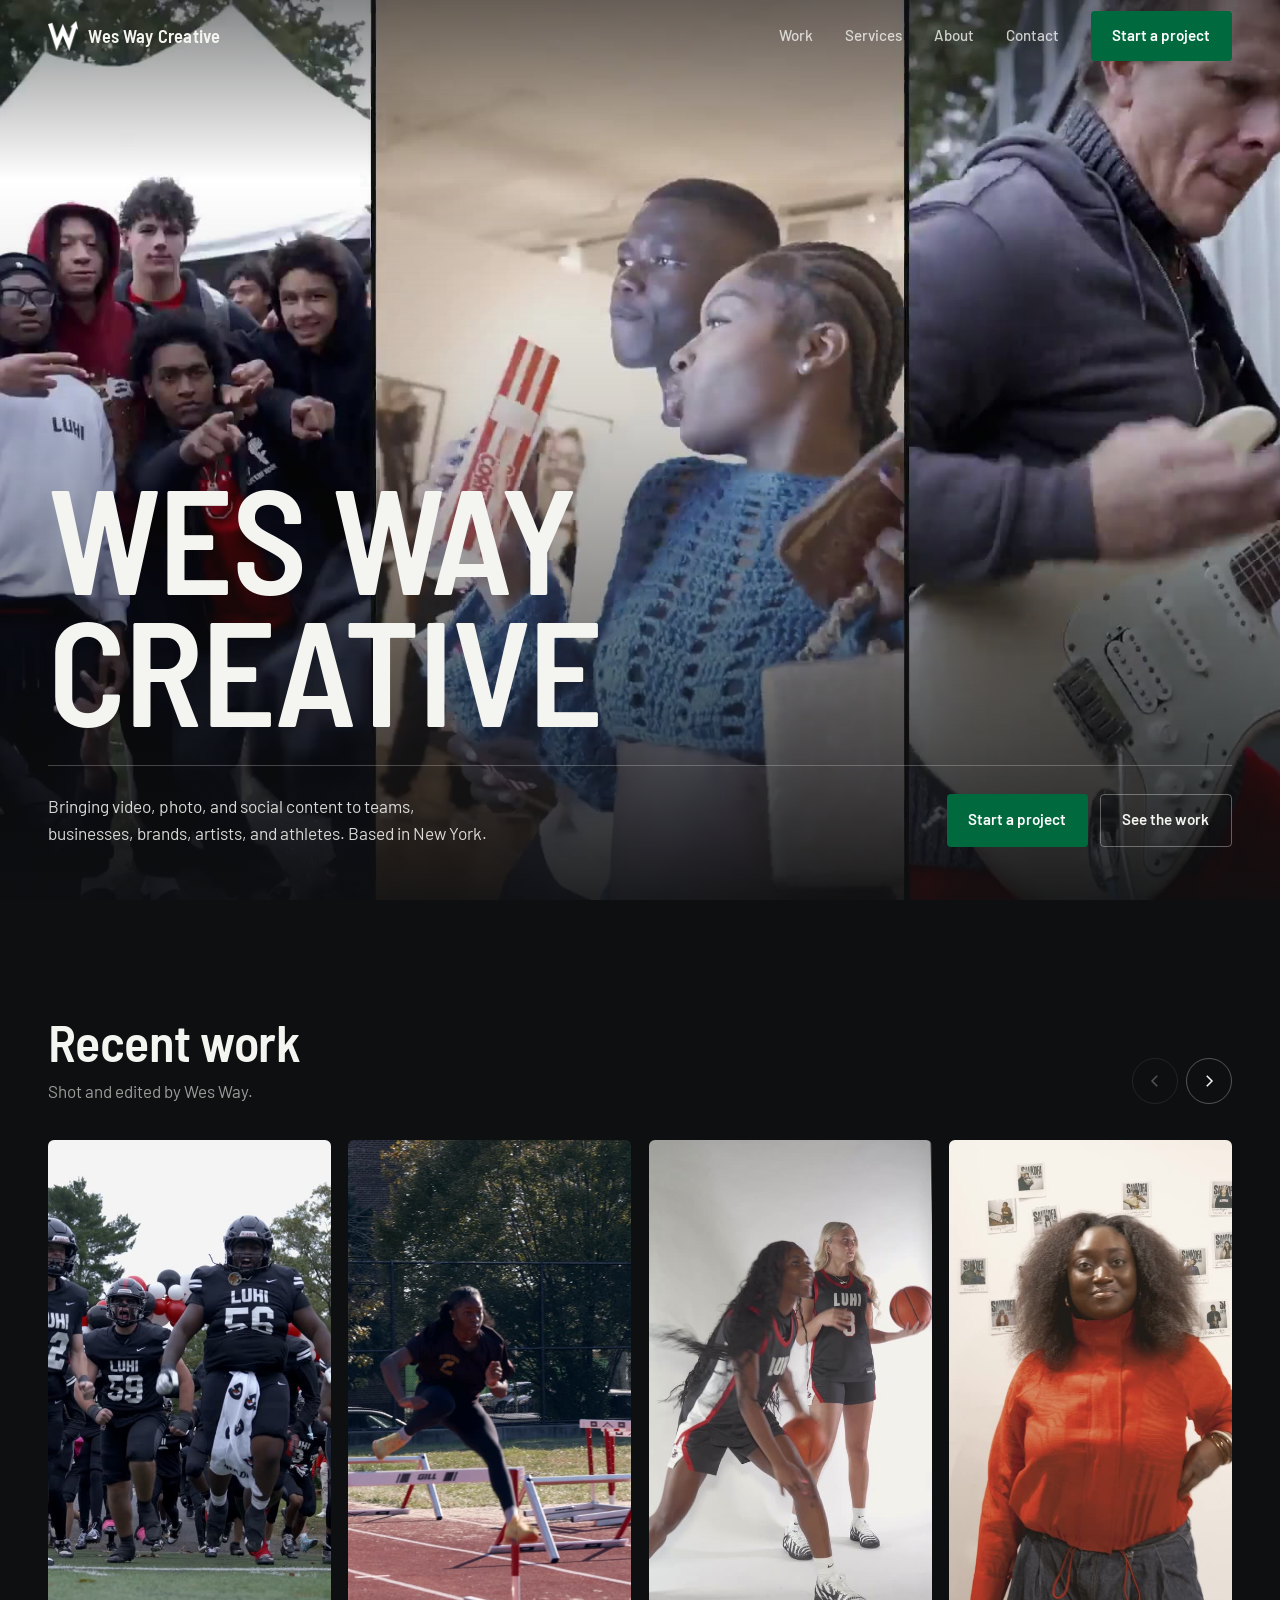
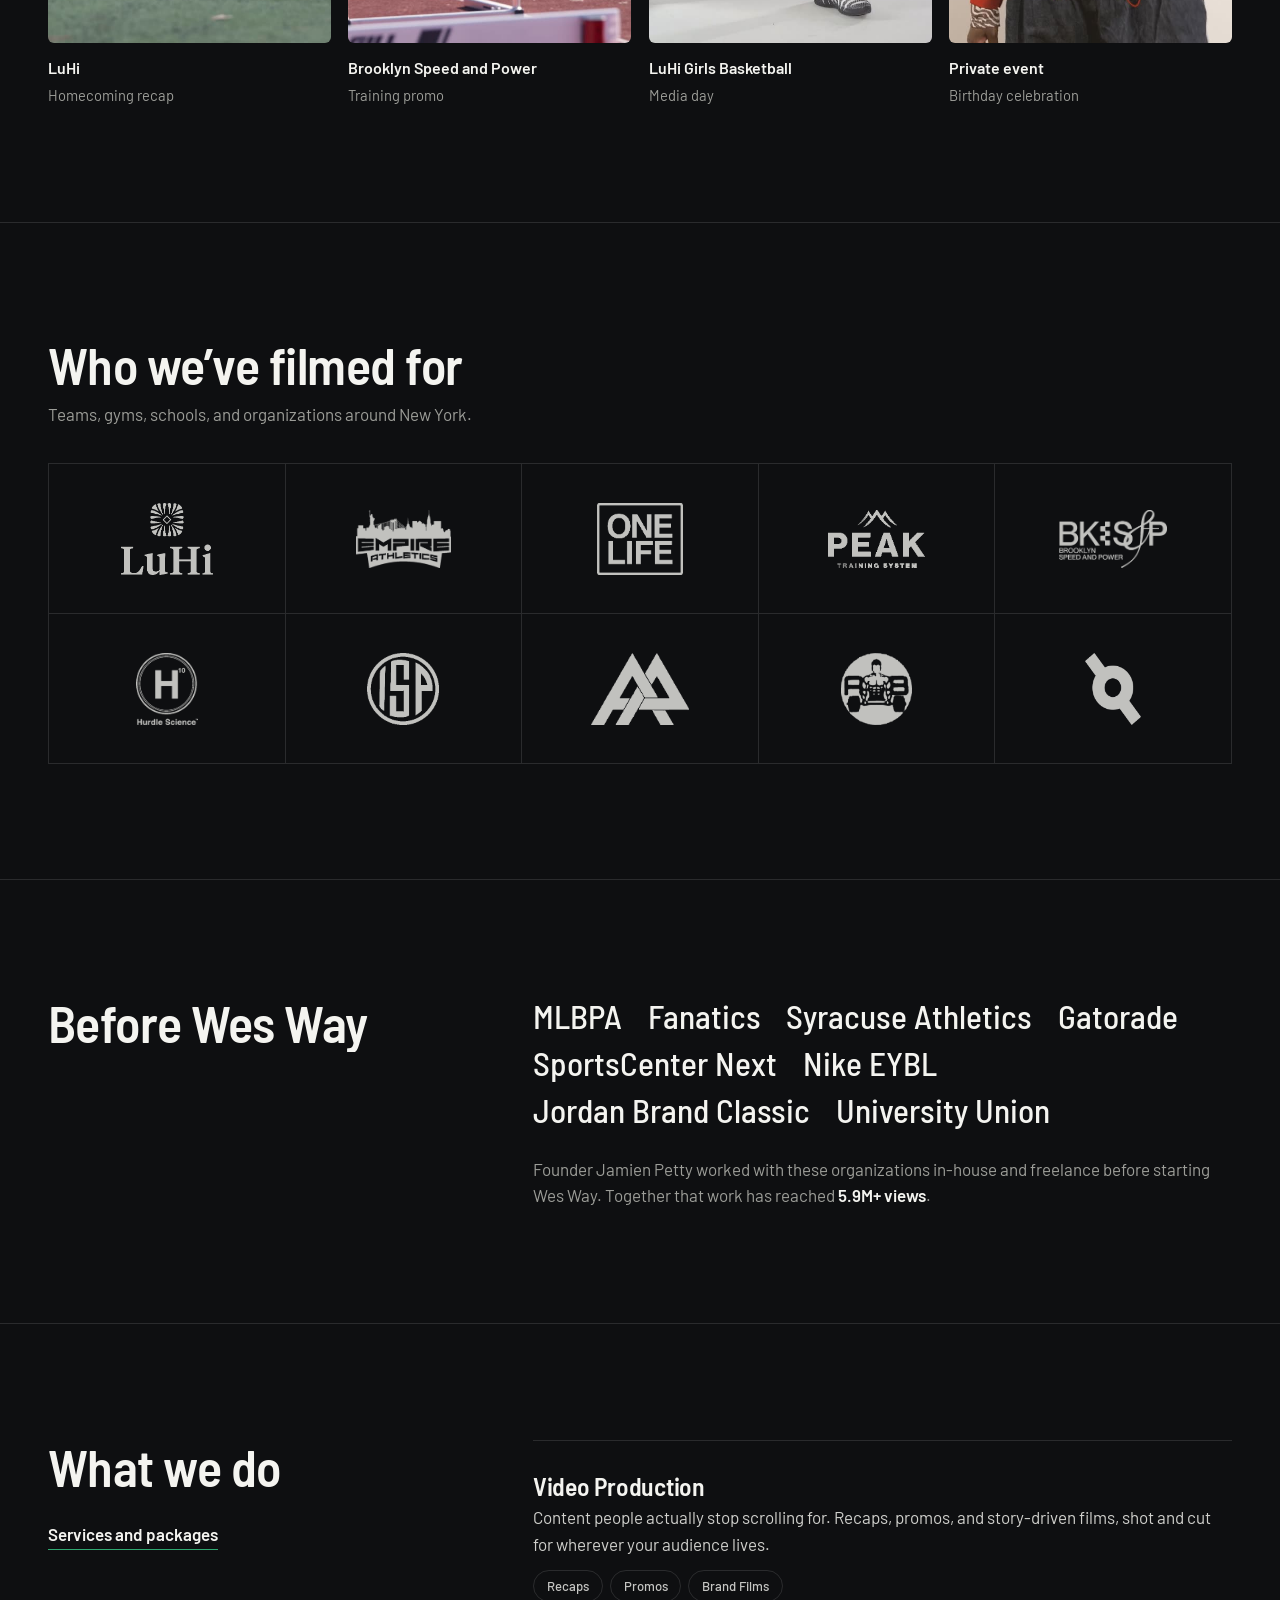
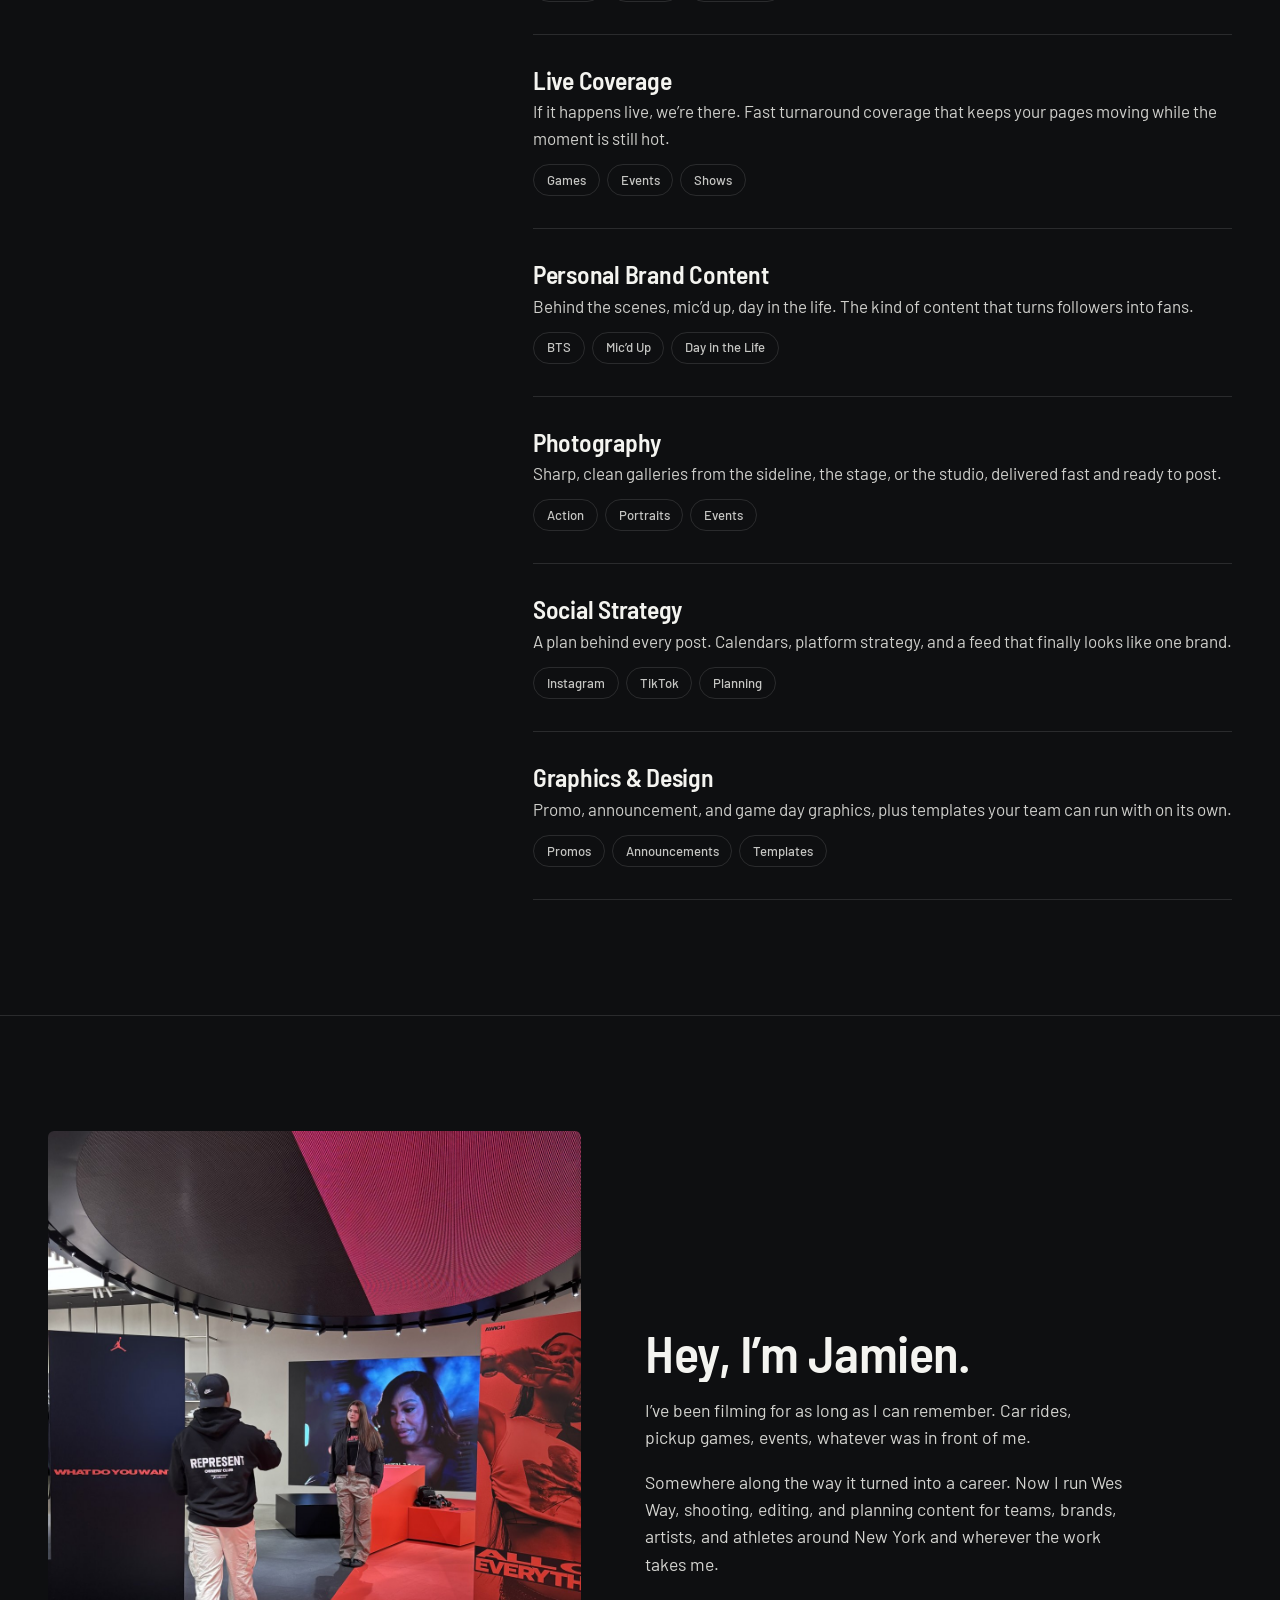
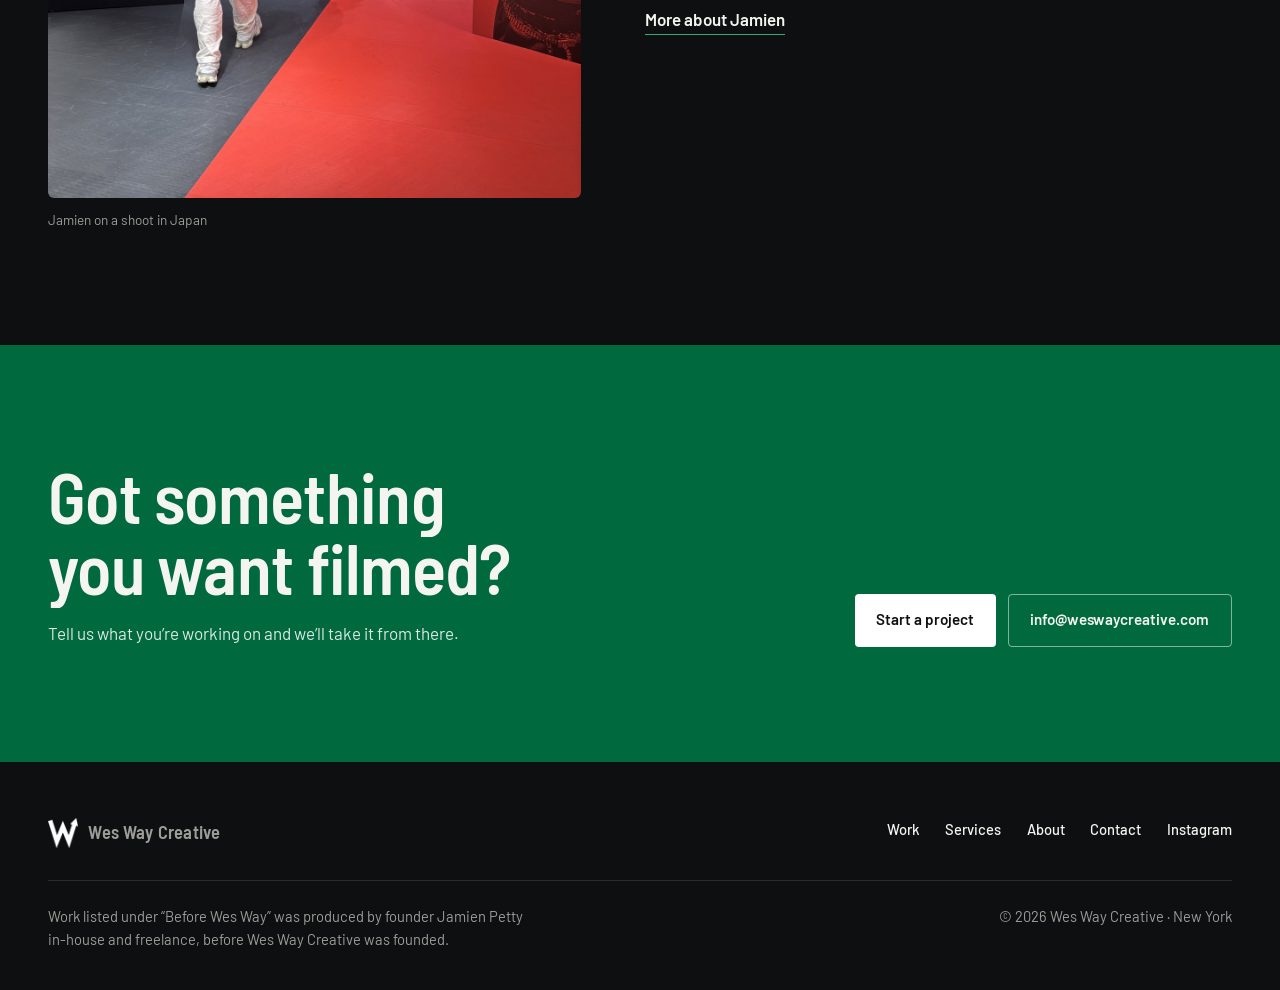
==== commit 022634e5: "Add files via upload" ====
--- a/index.html
+++ b/index.html
@@ -1,2003 +1,210 @@
 <!DOCTYPE html>
 <html lang="en">
 <head>
-  <meta charset="UTF-8">
-  <meta name="viewport" content="width=device-width, initial-scale=1.0">
-  <title>Wes Way Creative · Sports &amp; Entertainment Video, Photo &amp; Social · New York</title>
-  <meta name="description" content="Wes Way Creative is a creative production and social strategy company for sports and entertainment: brands, teams, leagues, artists, talent, and live events. Game and event coverage, athlete and talent content, brand films, and monthly retainers. 5.9M+ career views.">
-  <!-- Link previews (iMessage, Instagram, LinkedIn, X, Slack) -->
-  <meta name="theme-color" content="#0E0F11">
-  <link rel="canonical" href="https://weswaycreative.com/">
-  <meta property="og:type" content="website">
-  <meta property="og:site_name" content="Wes Way Creative">
-  <meta property="og:url" content="https://weswaycreative.com/">
-  <meta property="og:title" content="Wes Way Creative">
-  <meta property="og:description" content="Video, photo, and social strategy for sports and entertainment: brands, teams, leagues, artists, talent, and live events. New York City.">
-  <meta property="og:image" content="https://weswaycreative.com/og-image.jpg">
-  <meta property="og:image:width" content="1200">
-  <meta property="og:image:height" content="630">
-  <meta property="og:image:alt" content="Wes Way Creative logo on a green highway sign.">
-  <meta name="twitter:card" content="summary_large_image">
-  <meta name="twitter:title" content="Wes Way Creative">
-  <meta name="twitter:description" content="Video, photo, and social strategy for sports and entertainment: brands, teams, leagues, artists, talent, and live events. New York City.">
-  <meta name="twitter:image" content="https://weswaycreative.com/og-image.jpg">
-  <link rel="icon" type="image/svg+xml" href="data:image/svg+xml,%3Csvg%20viewBox%3D%220%200%20120%20120%22%20xmlns%3D%22http%3A//www.w3.org/2000/svg%22%3E%3Crect%20x%3D%222%22%20y%3D%222%22%20width%3D%22116%22%20height%3D%22116%22%20rx%3D%2216%22%20fill%3D%22%2300693E%22/%3E%3Crect%20x%3D%2210%22%20y%3D%2210%22%20width%3D%22100%22%20height%3D%22100%22%20rx%3D%229%22%20fill%3D%22none%22%20stroke%3D%22%23fff%22%20stroke-width%3D%223.5%22/%3E%3Cg%20transform%3D%22translate%2810.6%2C5.5%29%22%20fill%3D%22%23fff%22%3E%3Cpolyline%20points%3D%2213%2C24%2031%2C80%2049%2C36%2067%2C80%2083%2C30%22%20fill%3D%22none%22%20stroke%3D%22%23fff%22%20stroke-width%3D%2213%22%20stroke-linecap%3D%22square%22%20stroke-linejoin%3D%22miter%22/%3E%3Cg%20transform%3D%22translate%2886%2C20%29%20rotate%2816.7%29%22%3E%3Cpolygon%20points%3D%220%2C-10%2012%2C12%20-12%2C12%22/%3E%3C/g%3E%3C/g%3E%3C/svg%3E">
-  <link rel="apple-touch-icon" href="/apple-touch-icon.png">
-  <link rel="preconnect" href="https://fonts.googleapis.com">
-  <link rel="preconnect" href="https://fonts.gstatic.com" crossorigin>
-  <link href="https://fonts.googleapis.com/css2?family=Archivo:ital,wdth,wght@0,62..125,100..900;1,62..125,100..900&family=Overpass:wght@700;800&display=swap" rel="stylesheet">
-  <style>
-    :root {
-      --night: #0E0F11;
-      --night-2: #131417;
-      --chalk: #F4F4F0;
-      --green: #00693E;
-      --accent: #2FA871;
-      --grey: #8B8B86;
-      --border: rgba(244,244,240,0.1);
-      --display: 'Archivo', 'Arial Black', sans-serif;
-      --body: 'Archivo', 'Helvetica Neue', Arial, sans-serif;
-    }
-
-    * { margin: 0; padding: 0; box-sizing: border-box; }
-    html { scroll-behavior: smooth; scroll-padding-top: 110px; }
-    @media (prefers-reduced-motion: reduce) {
-      html { scroll-behavior: auto; }
-      *, *::before, *::after { animation: none !important; transition: none !important; }
-    }
-
-    body {
-      background: var(--night);
-      color: var(--chalk);
-      font-family: var(--body);
-      font-weight: 400;
-      -webkit-font-smoothing: antialiased;
-    }
-
-    a:focus-visible, button:focus-visible, input:focus-visible, select:focus-visible, textarea:focus-visible {
-      outline: 2px solid var(--accent);
-      outline-offset: 3px;
-    }
-
-    .sign-txt { font-family: 'Overpass', sans-serif; font-weight: 800; }
-
-    /* ============ FIXED HEADER ============ */
-    .site-header {
-      position: fixed;
-      top: 0; left: 0; right: 0;
-      z-index: 100;
-      background: rgba(14,15,17,0.94);
-      backdrop-filter: blur(8px);
-    }
-
-    .nav {
-      display: flex;
-      justify-content: space-between;
-      align-items: center;
-      gap: 1.5rem;
-      padding: 1rem 2.5rem;
-    }
-
-    .nav-logo {
-      display: flex;
-      align-items: center;
-      gap: 0.65rem;
-      text-decoration: none;
-      color: var(--chalk);
-    }
-
-    .nav-logo svg { width: 30px; height: 30px; display: block; }
-
-    .nav-logo span {
-      font-family: 'Overpass', sans-serif;
-      font-weight: 800;
-      font-size: 0.95rem;
-      letter-spacing: 0.16em;
-    }
-
-    .nav-right { display: flex; align-items: center; gap: 2rem; }
-    .nav-links { display: flex; gap: 2rem; }
-
-    .nav-links a {
-      font-size: 0.7rem;
-      font-weight: 600;
-      letter-spacing: 0.14em;
-      text-transform: uppercase;
-      color: var(--grey);
-      text-decoration: none;
-      transition: color 0.2s;
-    }
-
-    .nav-links a:hover { color: var(--accent); }
-
-    @media (max-width: 900px) { .nav-links { display: none; } }
-    @media (max-width: 480px) {
-      .nav { padding: 0.9rem 1rem; }
-      .nav-logo span { font-size: 0.78rem; letter-spacing: 0.12em; }
-      .nav .sign-btn { padding: 0.6rem 0.9rem 0.5rem; font-size: 0.6rem; }
-    }
-
-    /* Ticker */
-    .ticker-wrap {
-      background: var(--green);
-      overflow: hidden;
-      border-top: 2px solid rgba(255,255,255,0.25);
-    }
-
-    .ticker {
-      display: flex;
-      gap: 2.5rem;
-      white-space: nowrap;
-      padding: 0.55rem 0;
-      width: max-content;
-      animation: ticker 40s linear infinite;
-    }
-
-    .ticker span {
-      font-family: 'Overpass', sans-serif;
-      font-weight: 700;
-      font-size: 0.72rem;
-      letter-spacing: 0.22em;
-      text-transform: uppercase;
-      color: #fff;
-    }
-
-    .ticker span.dot { opacity: 0.45; }
-
-    @keyframes ticker {
-      from { transform: translateX(0); }
-      to { transform: translateX(-50%); }
-    }
-
-    /* ============ EXIT SIGN (section headers) ============ */
-    .exit-sign {
-      display: inline-flex;
-      flex-direction: column;
-      gap: 0.15rem;
-      background: var(--green);
-      border-radius: 8px;
-      padding: 0.8rem 1.4rem 0.7rem;
-      box-shadow: inset 0 0 0 3px var(--green), inset 0 0 0 5px #fff;
-      margin-bottom: 1.5rem;
-    }
-
-    .exit-sign .exit-no {
-      font-family: 'Overpass', sans-serif;
-      font-weight: 700;
-      font-size: 0.6rem;
-      letter-spacing: 0.3em;
-      text-transform: uppercase;
-      color: rgba(255,255,255,0.8);
-    }
-
-    .exit-sign .exit-name {
-      font-family: 'Overpass', sans-serif;
-      font-weight: 800;
-      font-size: clamp(1.1rem, 2.4vw, 1.5rem);
-      letter-spacing: 0.12em;
-      text-transform: uppercase;
-      color: #fff;
-      line-height: 1.1;
-    }
-
-    .sec-lede {
-      font-family: var(--display);
-      text-transform: uppercase;
-      font-size: clamp(1.9rem, 4vw, 3rem);
-      font-weight: 800;
-      letter-spacing: 0.03em;
-      line-height: 1.05;
-      color: var(--chalk);
-      max-width: 820px;
-      margin-bottom: 0.9rem;
-    }
-
-    .sec-lede em { font-style: normal; color: var(--accent); }
-
-    .sec-sub {
-      font-size: 0.95rem;
-      font-weight: 300;
-      color: var(--grey);
-      line-height: 1.75;
-      max-width: 620px;
-      margin-bottom: 3rem;
-    }
-
-    section { padding: 5.5rem 2.5rem; border-bottom: 1px solid var(--border); }
-
-    @media (max-width: 600px) {
-      section { padding: 4rem 1rem; }
-    }
-
-    /* ============ BUTTONS ============ */
-    .sign-btn {
-      display: inline-block;
-      background: var(--green);
-      border: 0;
-      border-radius: 6px;
-      box-shadow: inset 0 0 0 2px var(--green), inset 0 0 0 4px #fff;
-      font-family: 'Overpass', sans-serif;
-      font-weight: 800;
-      font-size: 0.68rem;
-      letter-spacing: 0.18em;
-      text-transform: uppercase;
-      color: #fff;
-      text-decoration: none;
-      padding: 0.75rem 1.35rem 0.65rem;
-      transition: background 0.2s, box-shadow 0.2s;
-      white-space: nowrap;
-      cursor: pointer;
-    }
-
-    .sign-btn:hover {
-      background: var(--accent);
-      box-shadow: inset 0 0 0 2px var(--accent), inset 0 0 0 4px #fff;
-    }
-
-    .sign-btn.big { font-size: 0.78rem; padding: 1rem 1.7rem 0.9rem; }
-
-    .ghost-btn {
-      display: inline-block;
-      border: 1px solid var(--border);
-      border-radius: 6px;
-      font-family: var(--body);
-      font-weight: 600;
-      font-size: 0.68rem;
-      letter-spacing: 0.14em;
-      text-transform: uppercase;
-      color: var(--chalk);
-      text-decoration: none;
-      padding: 0.75rem 1.35rem;
-      transition: border-color 0.2s, color 0.2s;
-      white-space: nowrap;
-    }
-
-    .ghost-btn:hover { border-color: var(--accent); color: var(--accent); }
-    .ghost-btn.big { font-size: 0.74rem; padding: 1rem 1.6rem; }
-
-    /* ============ HERO (full-bleed video) ============ */
-    .hero {
-      position: relative;
-      min-height: 100vh;
-      min-height: 100svh;
-      display: flex;
-      align-items: flex-end;
-      padding: 10rem 2.5rem 5.5rem;
-      overflow: hidden;
-      background: #050506;
-      isolation: isolate;
-    }
-
-    .hero-media { position: absolute; inset: 0; z-index: -2; overflow: hidden; pointer-events: none; }
-
-    .hero-media video {
-      position: absolute; inset: 0;
-      width: 100%; height: 100%;
-      object-fit: cover;
-    }
-
-    /* YouTube fallback, scaled to cover the frame like object-fit */
-    .hero-media iframe {
-      position: absolute;
-      top: 50%; left: 50%;
-      width: max(100vw, 177.78vh);
-      height: max(56.25vw, 100vh);
-      transform: translate(-50%, -50%) scale(1.15);
-      border: 0;
-    }
-
-    .hero::before {
-      content: "";
-      position: absolute; inset: 0;
-      z-index: -1;
-      background:
-        linear-gradient(180deg, rgba(14,15,17,0.55) 0%, rgba(14,15,17,0.05) 30%, rgba(14,15,17,0.35) 60%, rgba(14,15,17,0.96) 100%),
-        linear-gradient(90deg, rgba(14,15,17,0.75) 0%, rgba(14,15,17,0) 65%);
-    }
-
-    .hero-inner { width: 100%; display: flex; justify-content: space-between; align-items: flex-end; gap: 3rem; flex-wrap: wrap; }
-
-    .hero-copy { max-width: 1120px; }
-
-    .hero-eyebrow {
-      display: inline-flex;
-      align-items: center;
-      gap: 0.7rem;
-      font-family: 'Overpass', sans-serif;
-      font-size: 0.68rem;
-      font-weight: 800;
-      letter-spacing: 0.24em;
-      text-transform: uppercase;
-      color: var(--chalk);
-      margin-bottom: 1.4rem;
-    }
-
-    .hero-eyebrow::before {
-      content: "";
-      width: 9px; height: 9px;
-      border-radius: 50%;
-      background: #ff3b30;
-      box-shadow: 0 0 0 4px rgba(255,59,48,0.25);
-      animation: rec 1.6s ease-in-out infinite;
-    }
-
-    @keyframes rec { 50% { opacity: 0.25; } }
-
-    .hero-name {
-      font-family: var(--display);
-      text-transform: uppercase;
-      font-weight: 900;
-      font-size: clamp(3.4rem, 8.2vw, 7.8rem);
-      line-height: 0.84;
-      letter-spacing: -0.005em;
-      color: #fff;
-      margin-bottom: 1.6rem;
-      text-shadow: 0 4px 40px rgba(0,0,0,0.35);
-    }
-
-    .hero-name em { font-style: normal; color: var(--accent); }
-
-    .hero-desc {
-      font-size: 1.08rem;
-      font-weight: 400;
-      color: rgba(244,244,240,0.85);
-      line-height: 1.65;
-      max-width: 540px;
-      margin-bottom: 2.1rem;
-    }
-
-    .hero-desc b { color: #fff; font-weight: 600; }
-
-    .hero-ctas { display: flex; gap: 0.9rem; flex-wrap: wrap; }
-
-    .hero-ctas .ghost-btn { background: rgba(14,15,17,0.45); border-color: rgba(244,244,240,0.35); backdrop-filter: blur(6px); }
-
-    .mileposts { display: flex; gap: 0.8rem; flex-wrap: wrap; }
-
-    .milepost {
-      background: var(--green);
-      border-radius: 6px;
-      box-shadow: inset 0 0 0 2px var(--green), inset 0 0 0 4px #fff;
-      padding: 0.7rem 1.1rem 0.55rem;
-      min-width: 104px;
-    }
-
-    .milepost b {
-      display: block;
-      font-family: 'Overpass', sans-serif;
-      font-weight: 800;
-      font-size: 1.45rem;
-      color: #fff;
-      line-height: 1.1;
-    }
-
-    .milepost i {
-      font-style: normal;
-      font-family: 'Overpass', sans-serif;
-      font-weight: 700;
-      font-size: 0.58rem;
-      letter-spacing: 0.24em;
-      text-transform: uppercase;
-      color: rgba(255,255,255,0.8);
-    }
-
-    @media (max-width: 900px) {
-      .hero { padding: 9rem 1.25rem 3.5rem; min-height: 92svh; }
-      .hero-inner { gap: 2rem; }
-    }
-
-    @media (max-width: 480px) {
-      .hero-desc { font-size: 1rem; }
-      .milepost { min-width: 0; flex: 1; padding: 0.6rem 0.8rem 0.45rem; }
-      .milepost b { font-size: 1.2rem; }
-      .milepost i { font-size: 0.5rem; letter-spacing: 0.16em; }
-    }
-
-    /* ============ TRUSTED BY ============ */
-    .trust {
-      padding: 2.5rem 2.5rem;
-      display: flex;
-      align-items: center;
-      gap: 2.5rem;
-      flex-wrap: wrap;
-    }
-
-    .trust-label {
-      font-family: 'Overpass', sans-serif;
-      font-weight: 700;
-      font-size: 0.62rem;
-      letter-spacing: 0.28em;
-      text-transform: uppercase;
-      color: var(--grey);
-      flex-shrink: 0;
-    }
-
-    .trust-list {
-      display: flex;
-      flex-wrap: wrap;
-      gap: 0.6rem 2.2rem;
-      list-style: none;
-    }
-
-    .trust-list li {
-      font-family: var(--display);
-      text-transform: uppercase;
-      font-weight: 800;
-      font-size: clamp(1.25rem, 2.2vw, 1.6rem);
-      letter-spacing: 0.06em;
-      color: rgba(244,244,240,0.62);
-    }
-
-    @media (max-width: 600px) { .trust { padding: 2rem 1rem; gap: 1rem; } }
-
-    /* ============ SERVICES ============ */
-    .svc-grid {
-      display: grid;
-      grid-template-columns: repeat(3, 1fr);
-      gap: 1px;
-      background: var(--border);
-      border: 1px solid var(--border);
-      border-radius: 10px;
-      overflow: hidden;
-    }
-
-    .svc {
-      background: var(--night);
-      padding: 2rem 1.9rem 2.1rem;
-      display: flex;
-      flex-direction: column;
-      transition: background 0.25s;
-    }
-
-    .svc:hover { background: var(--night-2); }
-
-    .svc-num {
-      align-self: flex-start;
-      background: var(--green);
-      border-radius: 4px;
-      box-shadow: inset 0 0 0 1.5px var(--green), inset 0 0 0 3px #fff;
-      font-family: 'Overpass', sans-serif;
-      font-weight: 800;
-      font-size: 0.72rem;
-      letter-spacing: 0.1em;
-      color: #fff;
-      padding: 0.3rem 0.55rem 0.2rem;
-      margin-bottom: 1.1rem;
-    }
-
-    .svc h3 {
-      font-family: var(--display);
-      text-transform: uppercase;
-      font-size: clamp(1.6rem, 2.6vw, 2.1rem);
-      font-weight: 800;
-      letter-spacing: 0.04em;
-      line-height: 1;
-      color: var(--chalk);
-      margin-bottom: 0.7rem;
-    }
-
-    .svc p {
-      font-size: 0.875rem;
-      font-weight: 300;
-      color: var(--grey);
-      line-height: 1.65;
-      margin-bottom: 1.2rem;
-    }
-
-    .svc-for {
-      margin-top: auto;
-      font-size: 0.66rem;
-      font-weight: 600;
-      letter-spacing: 0.12em;
-      text-transform: uppercase;
-      color: var(--accent);
-    }
-
-    @media (max-width: 1000px) { .svc-grid { grid-template-columns: repeat(2, 1fr); } }
-    @media (max-width: 600px) { .svc-grid { grid-template-columns: 1fr; } }
-
-    /* ============ PACKAGES ============ */
-    .pkg-grid {
-      display: grid;
-      grid-template-columns: repeat(3, 1fr);
-      gap: 1.25rem;
-      align-items: stretch;
-    }
-
-    .pkg {
-      position: relative;
-      border: 1px solid var(--border);
-      border-radius: 12px;
-      padding: 2.1rem 1.9rem 1.9rem;
-      display: flex;
-      flex-direction: column;
-      background: var(--night);
-    }
-
-    .pkg.featured {
-      background: linear-gradient(180deg, rgba(0,105,62,0.22), rgba(0,105,62,0.04) 60%), var(--night);
-      border: 2px solid var(--accent);
-    }
-
-    .pkg-flag {
-      position: absolute;
-      top: -12px; left: 1.9rem;
-      background: var(--accent);
-      color: var(--night);
-      font-family: 'Overpass', sans-serif;
-      font-weight: 800;
-      font-size: 0.6rem;
-      letter-spacing: 0.2em;
-      text-transform: uppercase;
-      padding: 0.35rem 0.7rem 0.25rem;
-      border-radius: 4px;
-    }
-
-    .pkg-kind {
-      font-family: 'Overpass', sans-serif;
-      font-weight: 700;
-      font-size: 0.62rem;
-      letter-spacing: 0.26em;
-      text-transform: uppercase;
-      color: var(--grey);
-      margin-bottom: 0.5rem;
-    }
-
-    .pkg h3 {
-      font-family: var(--display);
-      text-transform: uppercase;
-      font-size: clamp(2rem, 3vw, 2.6rem);
-      font-weight: 800;
-      letter-spacing: 0.03em;
-      line-height: 1;
-      margin-bottom: 0.8rem;
-    }
-
-    .pkg-desc {
-      font-size: 0.875rem;
-      font-weight: 300;
-      color: #b0b0aa;
-      line-height: 1.65;
-      margin-bottom: 1.4rem;
-    }
-
-    .pkg ul {
-      list-style: none;
-      display: flex;
-      flex-direction: column;
-      gap: 0.65rem;
-      margin-bottom: 1.9rem;
-      padding-top: 1.3rem;
-      border-top: 1px solid var(--border);
-    }
-
-    .pkg li {
-      font-size: 0.85rem;
-      color: var(--chalk);
-      line-height: 1.45;
-      padding-left: 1.4rem;
-      position: relative;
-    }
-
-    .pkg li::before {
-      content: "";
-      position: absolute;
-      left: 0; top: 0.42em;
-      width: 0; height: 0;
-      border-top: 5px solid transparent;
-      border-bottom: 5px solid transparent;
-      border-left: 8px solid var(--accent);
-    }
-
-    .pkg .sign-btn, .pkg .ghost-btn { margin-top: auto; text-align: center; }
-
-    .pkg-note {
-      margin-top: 1.75rem;
-      font-size: 0.8rem;
-      font-weight: 300;
-      color: var(--grey);
-    }
-
-    .pkg-note a { color: var(--accent); }
-
-    @media (max-width: 1000px) { .pkg-grid { grid-template-columns: 1fr; max-width: 560px; } }
-
-    /* ============ REEL ============ */
-    .reel-head {
-      display: flex;
-      justify-content: space-between;
-      align-items: flex-start;
-      gap: 1.5rem;
-      flex-wrap: wrap;
-      margin-bottom: 1rem;
-    }
-
-    .reel-frame {
-      position: relative;
-      width: 100%;
-      aspect-ratio: 16/9;
-      background: #000;
-      border-radius: 10px;
-      overflow: hidden;
-    }
-
-    .reel-frame iframe {
-      position: absolute;
-      inset: 0;
-      width: 100%;
-      height: 100%;
-      border: 0;
-    }
-
-    /* ============ RESULTS BOARD ============ */
-    .dest-section { display: grid; grid-template-columns: 0.9fr 1.1fr; gap: 4rem; align-items: center; }
-
-    .dest-board-wrap { display: flex; flex-direction: column; align-items: stretch; }
-
-    .dest-board {
-      background: var(--green);
-      border-radius: 14px;
-      box-shadow: inset 0 0 0 6px var(--green), inset 0 0 0 10px #fff, 0 28px 70px rgba(0,0,0,0.5);
-      padding: 2.2rem 2.4rem 2rem;
-    }
-
-    .dest-row {
-      display: flex;
-      justify-content: space-between;
-      align-items: baseline;
-      gap: 1.5rem;
-      padding: 0.5rem 0;
-    }
-
-    .dest-row .d-name, .dest-row .d-dist {
-      font-family: 'Overpass', sans-serif;
-      font-weight: 800;
-      font-size: clamp(0.95rem, 2vw, 1.35rem);
-      letter-spacing: 0.1em;
-      text-transform: uppercase;
-      color: #fff;
-    }
-
-    .dest-row .d-dist { white-space: nowrap; letter-spacing: 0.06em; }
-
-    .dest-total {
-      margin-top: 12px;
-      background: var(--night);
-      border: 2px solid #fff;
-      border-radius: 10px;
-      display: flex;
-      justify-content: space-between;
-      align-items: baseline;
-      padding: 0.9rem 2.4rem 0.8rem;
-    }
-
-    .dest-total .d-name, .dest-total .d-dist {
-      font-family: 'Overpass', sans-serif;
-      font-weight: 800;
-      font-size: clamp(0.95rem, 2vw, 1.35rem);
-      letter-spacing: 0.1em;
-      text-transform: uppercase;
-      color: var(--chalk);
-    }
-
-    .dest-total .d-dist { color: var(--accent); }
-
-    .dest-caption {
-      margin-top: 1.25rem;
-      font-size: 0.64rem;
-      font-weight: 500;
-      letter-spacing: 0.24em;
-      text-transform: uppercase;
-      color: var(--grey);
-      text-align: center;
-    }
-
-    @media (max-width: 900px) { .dest-section { grid-template-columns: 1fr; gap: 2rem; } }
-    @media (max-width: 600px) {
-      .dest-board { padding: 1.5rem 1.3rem 1.3rem; }
-      .dest-total { padding: 0.8rem 1.3rem 0.7rem; }
-    }
-
-    /* ============ CASE STUDIES ============ */
-    .windex { display: flex; flex-direction: column; }
-
-    .windex-row {
-      display: grid;
-      grid-template-columns: 96px 1fr 220px;
-      gap: 2.5rem;
-      padding: 2.1rem 0;
-      border-top: 1px solid var(--border);
-      align-items: start;
-      transition: border-color 0.25s;
-    }
-
-    .windex-row:hover { border-top-color: var(--accent); }
-
-    .windex-id { display: flex; flex-direction: column; gap: 0.45rem; align-items: flex-start; }
-
-    .windex-num {
-      display: inline-block;
-      background: var(--green);
-      border-radius: 4px;
-      box-shadow: inset 0 0 0 1.5px var(--green), inset 0 0 0 3px #fff;
-      font-family: 'Overpass', sans-serif;
-      font-weight: 800;
-      font-size: 0.78rem;
-      letter-spacing: 0.1em;
-      color: #fff;
-      padding: 0.3rem 0.55rem 0.2rem;
-    }
-
-    .windex-year { font-size: 0.7rem; font-weight: 500; letter-spacing: 0.1em; color: var(--grey); }
-
-    .windex-name {
-      font-family: var(--display);
-      text-transform: uppercase;
-      font-size: clamp(1.5rem, 3vw, 2.2rem);
-      font-weight: 800;
-      letter-spacing: 0.04em;
-      line-height: 1.05;
-      color: var(--chalk);
-      margin-bottom: 0.4rem;
-    }
-
-    .windex-meta {
-      font-size: 0.72rem;
-      font-weight: 600;
-      letter-spacing: 0.08em;
-      text-transform: uppercase;
-      color: var(--accent);
-      margin-bottom: 1rem;
-    }
-
-    .windex-meta .rel {
-      display: inline-block;
-      margin-right: 0.6rem;
-      padding: 0.18rem 0.55rem 0.1rem;
-      border: 1px solid rgba(244,244,240,0.28);
-      border-radius: 3px;
-      font-family: 'Overpass', sans-serif;
-      font-weight: 800;
-      font-size: 0.58rem;
-      letter-spacing: 0.2em;
-      color: var(--chalk);
-      vertical-align: 1px;
-    }
-
-    .windex-wip {
-      color: var(--chalk);
-      border: 1px solid var(--accent);
-      border-radius: 20px;
-      padding: 0.1rem 0.55rem;
-      display: inline-block;
-      white-space: nowrap;
-    }
-
-    .cs-lines { display: grid; gap: 0.55rem; max-width: 600px; margin-bottom: 1rem; }
-
-    .cs-line {
-      display: grid;
-      grid-template-columns: 78px 1fr;
-      gap: 0.9rem;
-      font-size: 0.875rem;
-      font-weight: 300;
-      color: #b0b0aa;
-      line-height: 1.6;
-    }
-
-    .cs-line b {
-      font-family: 'Overpass', sans-serif;
-      font-weight: 700;
-      font-size: 0.6rem;
-      letter-spacing: 0.22em;
-      text-transform: uppercase;
-      color: var(--grey);
-      padding-top: 0.3rem;
-    }
-
-    .windex-tags { display: flex; flex-wrap: wrap; gap: 0.4rem; }
-
-    .windex-tags span {
-      font-size: 0.62rem;
-      font-weight: 500;
-      letter-spacing: 0.08em;
-      text-transform: uppercase;
-      color: var(--grey);
-      border: 1px solid var(--border);
-      border-radius: 2px;
-      padding: 0.2rem 0.55rem;
-    }
-
-    .windex-stats {
-      display: flex;
-      flex-direction: column;
-      gap: 1rem;
-      justify-self: end;
-      text-align: right;
-    }
-
-    .windex-stat b {
-      display: block;
-      font-family: 'Overpass', sans-serif;
-      font-weight: 800;
-      font-size: 1.35rem;
-      color: var(--chalk);
-      line-height: 1.1;
-    }
-
-    .windex-stat i {
-      font-style: normal;
-      font-size: 0.62rem;
-      font-weight: 500;
-      letter-spacing: 0.12em;
-      text-transform: uppercase;
-      color: var(--grey);
-    }
-
-    @media (max-width: 900px) {
-      .windex-row { grid-template-columns: 1fr; gap: 1rem; }
-      .windex-id { flex-direction: row; align-items: center; gap: 0.75rem; }
-      .windex-stats { flex-direction: row; flex-wrap: wrap; gap: 1.5rem 2rem; justify-self: start; text-align: left; }
-    }
-
-    @media (max-width: 480px) {
-      .cs-line { grid-template-columns: 1fr; gap: 0.1rem; }
-    }
-
-    /* ============ PROCESS ============ */
-    .way-grid { display: grid; grid-template-columns: repeat(4, 1fr); }
-
-    .way-step {
-      border-left: 1px solid var(--border);
-      padding: 1.5rem 1.75rem;
-      transition: border-color 0.25s;
-    }
-
-    .way-step:hover { border-left-color: var(--accent); }
-
-    .way-num {
-      display: inline-block;
-      background: var(--green);
-      border-radius: 4px;
-      box-shadow: inset 0 0 0 1.5px var(--green), inset 0 0 0 3px #fff;
-      font-family: 'Overpass', sans-serif;
-      font-weight: 800;
-      font-size: 0.72rem;
-      letter-spacing: 0.1em;
-      color: #fff;
-      padding: 0.3rem 0.55rem 0.2rem;
-      margin-bottom: 0.9rem;
-    }
-
-    .way-step h3 {
-      font-family: var(--display);
-      text-transform: uppercase;
-      font-size: clamp(1.6rem, 3vw, 2.4rem);
-      font-weight: 800;
-      letter-spacing: 0.05em;
-      color: var(--chalk);
-      line-height: 1;
-      margin-bottom: 0.75rem;
-    }
-
-    .way-step p { font-size: 0.85rem; font-weight: 300; color: var(--grey); line-height: 1.65; }
-
-    @media (max-width: 900px) { .way-grid { grid-template-columns: repeat(2, 1fr); row-gap: 1.5rem; } }
-    @media (max-width: 540px) { .way-grid { grid-template-columns: 1fr; } }
-
-    /* ============ PHOTOGRAPHY ============ */
-    .photo-section { padding: 5.5rem 0 0; }
-
-    .photo-head {
-      display: flex;
-      justify-content: space-between;
-      align-items: flex-start;
-      gap: 1.5rem;
-      flex-wrap: wrap;
-      padding: 0 2.5rem 2rem;
-    }
-
-    .photo-grid {
-      columns: 4;
-      column-gap: 4px;
-      padding: 0 4px 4px;
-    }
-
-    .photo-item {
-      break-inside: avoid;
-      margin-bottom: 4px;
-      overflow: hidden;
-      background: var(--night-2);
-      border-radius: 3px;
-    }
-
-    .photo-item img {
-      width: 100%;
-      height: auto;
-      display: block;
-      transition: transform 0.5s ease, filter 0.5s ease;
-      filter: brightness(0.92);
-    }
-
-    .photo-item:hover img { transform: scale(1.03); filter: brightness(1); }
-
-    @media (max-width: 1000px) { .photo-grid { columns: 3; } }
-    @media (max-width: 600px) {
-      .photo-head { padding: 0 1rem 1.5rem; }
-      .photo-grid { columns: 2; }
-    }
-
-    /* ============ FEED ============ */
-    .ig-head {
-      display: flex;
-      justify-content: space-between;
-      align-items: flex-start;
-      gap: 1.5rem;
-      flex-wrap: wrap;
-      margin-bottom: 2rem;
-    }
-
-    .ig-grid { display: grid; grid-template-columns: repeat(4, 1fr); gap: 1rem; }
-
-    .ig-post {
-      border-radius: 6px;
-      overflow: hidden;
-      background: var(--night-2);
-      border: 1px solid var(--border);
-    }
-
-    .ig-post .instagram-media { margin: 0 !important; min-width: unset !important; width: 100% !important; }
-
-    @media (max-width: 1000px) { .ig-grid { grid-template-columns: repeat(2, 1fr); } }
-    @media (max-width: 560px) { .ig-grid { grid-template-columns: 1fr; } }
-
-    /* ============ FOUNDER ============ */
-    .founder {
-      display: grid;
-      grid-template-columns: 0.85fr 1.15fr;
-      gap: 4.5rem;
-      align-items: center;
-    }
-
-    .founder-photo { position: relative; margin: 0; }
-
-    .founder-photo img {
-      width: 100%;
-      aspect-ratio: 4 / 5;
-      object-fit: cover;
-      border-radius: 10px;
-      display: block;
-    }
-
-    .founder-badge {
-      position: absolute;
-      top: -22px; right: -22px;
-      width: 92px; height: 92px;
-      filter: drop-shadow(0 18px 40px rgba(0,0,0,0.55));
-    }
-
-    .founder-photo figcaption {
-      position: absolute;
-      left: 14px; bottom: 14px;
-      background: rgba(14,15,17,0.82);
-      border: 1px solid var(--border);
-      border-radius: 4px;
-      padding: 0.4rem 0.7rem;
-      font-size: 0.62rem;
-      font-weight: 600;
-      letter-spacing: 0.14em;
-      text-transform: uppercase;
-      color: var(--chalk);
-    }
-
-    .founder h2 {
-      font-family: var(--display);
-      text-transform: uppercase;
-      font-weight: 800;
-      font-size: clamp(2.2rem, 4.6vw, 3.8rem);
-      letter-spacing: 0.005em;
-      line-height: 0.92;
-      margin-bottom: 0.6rem;
-    }
-
-    .founder h2 em { font-style: normal; color: var(--accent); }
-
-    .founder-copy { display: flex; flex-direction: column; gap: 1.2rem; }
-
-    .founder-copy p { font-size: 0.98rem; font-weight: 300; color: #a9a9a3; line-height: 1.8; max-width: 560px; }
-
-    .founder-copy p b { color: var(--chalk); font-weight: 500; }
-
-    .founder-copy p.founder-sig {
-      font-family: 'Overpass', sans-serif;
-      font-weight: 800;
-      font-size: 0.7rem;
-      letter-spacing: 0.26em;
-      text-transform: uppercase;
-      color: var(--accent);
-    }
-
-    @media (max-width: 800px) {
-      .founder { grid-template-columns: 1fr; gap: 2.5rem; }
-      .founder-photo { max-width: 440px; }
-      .founder-badge { width: 70px; height: 70px; top: -14px; right: -10px; }
-    }
-
-    /* ============ FAQ ============ */
-    .faq { max-width: 860px; }
-
-    .faq details { border-top: 1px solid var(--border); }
-    .faq details:last-child { border-bottom: 1px solid var(--border); }
-
-    .faq summary {
-      list-style: none;
-      cursor: pointer;
-      display: flex;
-      justify-content: space-between;
-      align-items: center;
-      gap: 1.5rem;
-      padding: 1.35rem 0;
-      font-size: 1rem;
-      font-weight: 500;
-      color: var(--chalk);
-    }
-
-    .faq summary::-webkit-details-marker { display: none; }
-
-    .faq summary::after {
-      content: "+";
-      font-family: 'Overpass', sans-serif;
-      font-weight: 800;
-      font-size: 1.2rem;
-      color: var(--accent);
-      transition: transform 0.2s;
-    }
-
-    .faq details[open] summary::after { transform: rotate(45deg); }
-
-    .faq details p {
-      font-size: 0.9rem;
-      font-weight: 300;
-      color: var(--grey);
-      line-height: 1.75;
-      padding: 0 2.5rem 1.5rem 0;
-      max-width: 700px;
-    }
-
-    /* ============ CONTACT ============ */
-    .contact-section { padding: 6.5rem 2.5rem; }
-
-    .contact-grid {
-      display: grid;
-      grid-template-columns: 0.9fr 1.1fr;
-      gap: 4.5rem;
-      align-items: start;
-    }
-
-    .contact-label {
-      font-family: 'Overpass', sans-serif;
-      font-weight: 700;
-      font-size: 0.68rem;
-      letter-spacing: 0.24em;
-      text-transform: uppercase;
-      color: var(--accent);
-      margin-bottom: 1.25rem;
-    }
-
-    .contact-headline {
-      font-family: var(--display);
-      text-transform: uppercase;
-      font-size: clamp(2.6rem, 6vw, 4.8rem);
-      font-weight: 800;
-      letter-spacing: 0.02em;
-      line-height: 0.95;
-      color: var(--chalk);
-      margin-bottom: 1.5rem;
-    }
-
-    .contact-copy > p {
-      font-size: 0.95rem;
-      font-weight: 300;
-      color: var(--grey);
-      line-height: 1.75;
-      margin-bottom: 2rem;
-      max-width: 440px;
-    }
-
-    .contact-direct { display: flex; flex-direction: column; gap: 0.9rem; }
-
-    .contact-direct a {
-      color: var(--chalk);
-      text-decoration: none;
-      font-size: 0.95rem;
-      display: flex;
-      gap: 0.9rem;
-      align-items: baseline;
-    }
-
-    .contact-direct a span {
-      font-family: 'Overpass', sans-serif;
-      font-weight: 700;
-      font-size: 0.6rem;
-      letter-spacing: 0.22em;
-      text-transform: uppercase;
-      color: var(--grey);
-      width: 72px;
-      flex-shrink: 0;
-    }
-
-    .contact-direct a:hover { color: var(--accent); }
-
-    .inquiry {
-      background: var(--night-2);
-      border: 1px solid var(--border);
-      border-radius: 14px;
-      padding: 2.2rem;
-      display: grid;
-      grid-template-columns: 1fr 1fr;
-      gap: 1.1rem 1.1rem;
-    }
-
-    .inquiry .full { grid-column: 1 / -1; }
-
-    .inquiry label {
-      display: flex;
-      flex-direction: column;
-      gap: 0.45rem;
-      font-family: 'Overpass', sans-serif;
-      font-weight: 700;
-      font-size: 0.6rem;
-      letter-spacing: 0.22em;
-      text-transform: uppercase;
-      color: var(--grey);
-    }
-
-    .inquiry input, .inquiry select, .inquiry textarea {
-      font-family: var(--body);
-      font-size: 0.95rem;
-      font-weight: 400;
-      letter-spacing: 0;
-      text-transform: none;
-      color: var(--chalk);
-      background: var(--night);
-      border: 1px solid rgba(244,244,240,0.16);
-      border-radius: 6px;
-      padding: 0.8rem 0.9rem;
-      width: 100%;
-      transition: border-color 0.2s;
-    }
-
-    .inquiry select { appearance: none; background-image: linear-gradient(45deg, transparent 50%, var(--grey) 50%), linear-gradient(135deg, var(--grey) 50%, transparent 50%); background-position: calc(100% - 18px) 50%, calc(100% - 13px) 50%; background-size: 5px 5px; background-repeat: no-repeat; padding-right: 2.2rem; }
-
-    .inquiry input:focus, .inquiry select:focus, .inquiry textarea:focus { border-color: var(--accent); outline: none; }
-
-    .inquiry textarea { min-height: 110px; resize: vertical; }
-
-    .inquiry-foot {
-      display: flex;
-      justify-content: space-between;
-      align-items: center;
-      gap: 1rem;
-      flex-wrap: wrap;
-    }
-
-    .inquiry-foot small { font-size: 0.74rem; color: var(--grey); font-weight: 300; }
-
-    @media (max-width: 900px) { .contact-grid { grid-template-columns: 1fr; gap: 3rem; } }
-    @media (max-width: 600px) {
-      .contact-section { padding: 4.5rem 1rem; }
-      .inquiry { grid-template-columns: 1fr; padding: 1.4rem; }
-    }
-
-    /* ============ FOOTER ============ */
-    footer {
-      padding: 4.5rem 2.5rem 3rem;
-      display: flex;
-      flex-direction: column;
-      align-items: center;
-      gap: 1.75rem;
-      text-align: center;
-    }
-
-    .blade { width: min(84vw, 480px); filter: drop-shadow(0 18px 44px rgba(0,0,0,0.55)); }
-
-    .footer-motto {
-      font-family: 'Overpass', sans-serif;
-      font-weight: 700;
-      font-size: 0.68rem;
-      letter-spacing: 0.28em;
-      text-transform: uppercase;
-      color: var(--grey);
-    }
-
-    .footer-motto b { color: var(--accent); }
-
-    .footer-links { display: flex; gap: 1.75rem; flex-wrap: wrap; justify-content: center; }
-
-    .footer-links a {
-      font-size: 0.66rem;
-      font-weight: 600;
-      letter-spacing: 0.16em;
-      text-transform: uppercase;
-      color: var(--grey);
-      text-decoration: none;
-    }
-
-    .footer-links a:hover { color: var(--accent); }
-
-    .footer-legal { font-size: 0.68rem; letter-spacing: 0.1em; color: var(--grey); opacity: 0.7; }
-
-    /* ============ ATHLETIC TYPE SYSTEM ============ */
-    /* Display: Archivo expanded black italic */
-    .hero-name, .sec-lede, .svc h3, .pkg h3, .windex-name, .way-step h3, .founder h2, .contact-headline, .trust-list li {
-      font-family: var(--display);
-      font-style: italic;
-      font-stretch: 125%;
-      font-weight: 900;
-      text-transform: uppercase;
-      letter-spacing: -0.02em;
-    }
-    .hero-name em, .sec-lede em, .founder h2 em { font-style: italic; }
-    .hero-name { font-size: clamp(2.1rem, 7.2vw, 6.4rem); line-height: 0.9; margin-bottom: 1.6rem; }
-    .hero-name .outline { color: transparent; -webkit-text-stroke: 2px #fff; }
-    @supports not (-webkit-text-stroke: 1px #fff) { .hero-name .outline { color: #fff; } }
-    .sec-lede { font-size: clamp(1.6rem, 3.3vw, 2.7rem); line-height: 0.98; max-width: 940px; }
-    .svc h3 { font-size: clamp(1.1rem, 1.55vw, 1.4rem); line-height: 1.05; }
-    .pkg h3 { font-size: clamp(1.45rem, 2vw, 1.8rem); line-height: 1; }
-    .windex-name { font-size: clamp(1.25rem, 2.3vw, 1.85rem); line-height: 1.02; }
-    .way-step h3 { font-size: clamp(1.1rem, 1.6vw, 1.4rem); line-height: 1.05; }
-    .founder h2 { font-size: clamp(1.7rem, 3.3vw, 2.7rem); line-height: 0.98; }
-    .contact-headline { font-size: clamp(2rem, 4.6vw, 3.8rem); line-height: 0.95; }
-    .trust-list li { font-weight: 800; font-size: clamp(0.95rem, 1.4vw, 1.15rem); letter-spacing: -0.01em; }
-
-    /* Labels, nav, buttons: Archivo semi-expanded bold, no micro-tracking */
-    .nav-links a, .sign-btn, .ghost-btn, .hero-eyebrow, .svc-for, .pkg-kind, .pkg-flag, .windex-meta, .windex-meta .rel,
-    .cs-line b, .trust-label, .contact-label, .dest-caption, .footer-motto, .footer-links a, .inquiry label,
-    .windex-tags span, .windex-stat i, .windex-year, .contact-direct a span, .hero-cap, .founder-photo figcaption,
-    .founder-copy p.founder-sig, .ticker span, .way-note {
-      font-family: var(--body);
-      font-style: normal;
-      font-stretch: 112%;
-      font-weight: 700;
-      letter-spacing: 0.02em;
-    }
-    .nav-links a { font-size: 0.78rem; color: #b4b4ae; }
-    .sign-btn, .ghost-btn { font-size: 0.76rem; }
-    .sign-btn.big, .ghost-btn.big { font-size: 0.86rem; }
-    .hero-eyebrow { font-size: 0.8rem; }
-    .svc-for, .pkg-kind, .windex-meta, .trust-label, .contact-label, .dest-caption, .footer-motto, .footer-links a { font-size: 0.72rem; }
-    .windex-meta .rel, .pkg-flag, .cs-line b, .inquiry label, .contact-direct a span, .windex-tags span, .windex-stat i, .windex-year { font-size: 0.66rem; }
-    .ticker span { font-style: italic; font-stretch: 125%; font-weight: 900; font-size: 0.8rem; letter-spacing: 0.01em; }
-    .founder-copy p.founder-sig { font-style: italic; font-stretch: 125%; font-weight: 900; font-size: 0.85rem; }
-
-    /* Body copy: regular width, readable weight and contrast */
-    .hero-desc, .sec-sub, .svc p, .pkg-desc, .pkg li, .cs-line, .way-step p, .founder-copy p, .faq details p, .contact-copy > p, .pkg-note {
-      font-family: var(--body);
-      font-stretch: 100%;
-      font-weight: 400;
-    }
-    .sec-sub, .svc p, .pkg-desc, .cs-line, .way-step p, .founder-copy p, .faq details p, .contact-copy > p { color: #b9b9b3; }
-    .faq summary { font-family: var(--body); font-stretch: 112%; font-weight: 700; font-size: 1.02rem; }
-    .windex-stat b { font-family: var(--display); font-style: italic; font-stretch: 125%; font-weight: 900; letter-spacing: -0.02em; }
-
-    /* Hero video: poster shows as a background; the video fades in only once it's actually playing,
-       so iOS never flashes its play button (and Low Power Mode just keeps the still frame) */
-    .hero-media { background-size: cover; background-position: center; }
-    .hero-media video { opacity: 0; transition: opacity 0.6s ease; }
-    .hero-media video.is-playing { opacity: 1; }
-    .hero-media video::-webkit-media-controls,
-    .hero-media video::-webkit-media-controls-panel,
-    .hero-media video::-webkit-media-controls-start-playback-button,
-    .hero-media video::-webkit-media-controls-overlay-play-button { display: none !important; -webkit-appearance: none; opacity: 0 !important; }
-
-    /* Experience strip with descriptors */
-    .trust-list { gap: 1rem 2.4rem; }
-    .trust-list li { display: flex; flex-direction: column; gap: 0.2rem; }
-    .trust-list li small {
-      font-family: var(--body); font-style: normal; font-stretch: 100%; font-weight: 500;
-      font-size: 0.7rem; letter-spacing: 0; text-transform: none; color: var(--grey);
-    }
-    .dest-row .d-name small {
-      display: block; margin-top: 0.15rem;
-      font-family: var(--body); font-weight: 500; font-size: 0.72rem; letter-spacing: 0.02em;
-      text-transform: none; color: rgba(255,255,255,0.72);
-    }
-    .dest-row { align-items: center; }
-
-    /* Founder story */
-    .founder-copy p.founder-lead { font-size: 1.15rem; color: var(--chalk); font-weight: 500; line-height: 1.6; }
-    .founder-copy p.founder-sig span { display: block; margin-top: 0.35rem; font-style: normal; font-stretch: 100%; font-weight: 500; font-size: 0.8rem; color: var(--grey); }
-
-    /* ============ EXPERIENCE WALL (interactive) ============ */
-    .xp { padding: 3.5rem 2.5rem 4rem; }
-    .xp-head { display: flex; justify-content: space-between; align-items: baseline; gap: 1rem; flex-wrap: wrap; margin-bottom: 1.4rem; }
-    .xp-label { font-family: var(--body); font-stretch: 112%; font-weight: 700; font-size: 0.78rem; letter-spacing: 0.02em; text-transform: uppercase; color: var(--grey); }
-    .xp-hint { font-family: var(--body); font-size: 0.78rem; color: var(--grey); }
-    .xp-grid { display: grid; grid-template-columns: repeat(3, 1fr); gap: 1px; background: var(--border); border: 1px solid var(--border); border-radius: 10px; overflow: hidden; }
-    .xp-card {
-      position: relative; overflow: hidden; height: 138px; border: 0; margin: 0; padding: 0;
-      background: var(--night); color: var(--chalk); text-align: left; cursor: pointer; font: inherit;
-    }
-    .xp-front, .xp-back {
-      position: absolute; inset: 0; display: flex; flex-direction: column; justify-content: center;
-      padding: 1.2rem 1.6rem; transition: transform 0.45s cubic-bezier(.2,.8,.2,1), opacity 0.35s ease;
-    }
-    .xp-name {
-      font-family: var(--display); font-style: italic; font-stretch: 125%; font-weight: 900;
-      text-transform: uppercase; letter-spacing: -0.02em; line-height: 1;
-      font-size: clamp(1.15rem, 2vw, 1.7rem); color: var(--chalk);
-    }
-    .xp-desc { margin-top: 0.45rem; font-family: var(--body); font-size: 0.8rem; color: var(--grey); }
-    .xp-back { background: var(--green); transform: translateY(100%); gap: 0.35rem; }
-    .xp-rel {
-      align-self: flex-start; font-family: var(--body); font-stretch: 112%; font-weight: 700; font-size: 0.64rem;
-      text-transform: uppercase; letter-spacing: 0.04em; color: var(--night); background: var(--accent);
-      padding: 0.2rem 0.5rem 0.15rem; border-radius: 3px;
-    }
-    .xp-stat { font-family: var(--body); font-size: 0.85rem; color: rgba(255,255,255,0.85); }
-    .xp-stat b { font-family: var(--display); font-style: italic; font-stretch: 125%; font-weight: 900; font-size: 1.7rem; color: #fff; letter-spacing: -0.02em; }
-    .xp-what { font-family: var(--body); font-size: 0.84rem; line-height: 1.4; color: #fff; }
-    .xp-card:hover .xp-front, .xp-card:focus-visible .xp-front, .xp-card.is-open .xp-front { transform: translateY(-100%); opacity: 0; }
-    .xp-card:hover .xp-back, .xp-card:focus-visible .xp-back, .xp-card.is-open .xp-back { transform: translateY(0); }
-    .xp-card:focus-visible { outline: 2px solid var(--accent); outline-offset: -4px; }
-    @media (hover: none) { .xp-card:hover .xp-front { transform: none; opacity: 1; } .xp-card:hover .xp-back { transform: translateY(100%); }
-      .xp-card.is-open .xp-front { transform: translateY(-100%); opacity: 0; } .xp-card.is-open .xp-back { transform: translateY(0); } }
-    @media (max-width: 900px) { .xp-grid { grid-template-columns: repeat(2, 1fr); } .xp-card:last-child { grid-column: span 2; } }
-    @media (max-width: 600px) { .xp-name { font-size: 1.05rem; font-stretch: 100%; } .xp-stat b { font-size: 1.35rem; } }
-    @media (max-width: 600px) { .xp { padding: 3rem 1rem; } .xp-card { height: 180px; } .xp-front, .xp-back { padding: 1rem; } .xp-desc { font-size: 0.72rem; } .xp-what { font-size: 0.74rem; line-height: 1.35; } }
-    @media (max-width: 340px) { .xp-grid { grid-template-columns: 1fr; } .xp-card:last-child { grid-column: auto; } }
-
-    /* ============ RECENT WORK ============ */
-    .rw-wrap { position: relative; }
-    .rw-grid {
-      --per: 4; --gap: 1.25rem;
-      display: grid; grid-auto-flow: column; grid-auto-columns: calc((100% - (var(--per) - 1) * var(--gap)) / var(--per));
-      gap: var(--gap); overflow-x: auto; scroll-snap-type: x mandatory; scroll-behavior: smooth;
-      overscroll-behavior-x: contain; scrollbar-width: none; -webkit-overflow-scrolling: touch;
-    }
-    .rw-grid::-webkit-scrollbar { display: none; }
-    .rw-grid:focus-visible { outline: 2px solid var(--accent); outline-offset: 4px; }
-    .rw-card { position: relative; display: block; aspect-ratio: 9 / 16; border-radius: 10px; overflow: hidden; background: var(--night-2); border: 1px solid var(--border); scroll-snap-align: start; }
-    .rw-card video { width: 100%; height: 100%; object-fit: cover; display: block; }
-    .rw-card video::-webkit-media-controls, .rw-card video::-webkit-media-controls-start-playback-button { display: none !important; -webkit-appearance: none; }
-    .rw-go {
-      position: absolute; left: 12px; bottom: 12px; padding: 0.45rem 0.7rem 0.35rem; border-radius: 5px;
-      background: rgba(14,15,17,0.78); color: var(--chalk); font-family: var(--body); font-stretch: 112%; font-weight: 700;
-      font-size: 0.68rem; text-transform: uppercase; letter-spacing: 0.02em; opacity: 0; transform: translateY(6px); transition: opacity .25s, transform .25s;
-    }
-    .rw-card:hover .rw-go, .rw-card:focus-visible .rw-go { opacity: 1; transform: none; }
-    @media (hover: none) { .rw-go { opacity: 1; transform: none; } }
-    .rw-card.is-missing { display: none; }
-    .rw-section.is-empty { display: none; }
-    .rw-arrow {
-      position: absolute; top: 50%; z-index: 2; width: 48px; height: 48px; margin-top: -24px; padding: 0;
-      display: grid; place-items: center; cursor: pointer; color: #fff;
-      background: var(--green); border: 3px solid #fff; border-radius: 8px; box-shadow: 0 0 0 3px var(--green), 0 8px 24px rgba(0,0,0,.45);
-      transition: opacity .2s, transform .2s;
-    }
-    .rw-arrow svg { width: 22px; height: 22px; }
-    .rw-arrow:hover { transform: scale(1.06); }
-    .rw-arrow:focus-visible { outline: 2px solid var(--accent); outline-offset: 4px; }
-    .rw-arrow[disabled] { opacity: 0; pointer-events: none; }
-    .rw-prev { left: -24px; }
-    .rw-next { right: -24px; }
-    .rw-wrap.no-scroll .rw-arrow { display: none; }
-    @media (max-width: 1000px) { .rw-grid { --per: 3; } }
-    @media (max-width: 700px) {
-      .rw-grid { --per: 2.15; --gap: 0.75rem; }
-      .rw-arrow { width: 38px; height: 38px; margin-top: -19px; border-width: 2px; box-shadow: 0 0 0 2px var(--green), 0 6px 18px rgba(0,0,0,.45); }
-      .rw-arrow svg { width: 18px; height: 18px; }
-      .rw-prev { left: -8px; } .rw-next { right: -8px; }
-      .rw-go { left: 8px; bottom: 8px; font-size: 0.6rem; padding: 0.35rem 0.5rem 0.28rem; }
-    }
-
-    /* Est. line */
-    .footer-est { font-family: var(--body); font-stretch: 112%; font-weight: 700; font-size: 0.72rem; color: var(--chalk); letter-spacing: 0.02em; text-transform: uppercase; }
-
-
-    .photo-note { padding: 0 2.5rem 1.6rem; margin-top: -0.6rem; max-width: 760px; font-family: var(--body); font-size: 0.92rem; line-height: 1.6; color: #b9b9b3; }
-    @media (max-width: 600px) { .photo-note { padding: 0 1rem 1.2rem; font-size: 0.85rem; } }
-
-    .footer-note { max-width: 520px; font-family: var(--body); font-size: 0.74rem; line-height: 1.55; color: var(--grey); }
-
-    .stats-note { margin-top: 0.7rem; max-width: 460px; font-family: var(--body); font-size: 0.74rem; line-height: 1.45; color: rgba(244,244,240,0.72); }
-
-    /* Icons drawn in CSS/SVG so phones don't swap them for emoji */
-    .ico-arr { width: 0.78em; height: 0.78em; margin-left: 0.4em; vertical-align: -0.02em; display: inline-block; }
-    .ticker span.dot {
-      display: inline-block; width: 0; height: 0; align-self: center; opacity: 0.45;
-      border-top: 0.32rem solid transparent; border-bottom: 0.32rem solid transparent; border-left: 0.5rem solid #fff;
-    }
-
-    /* Inquiry form extras */
-    .field-err { min-height: 1em; font-family: var(--body); font-size: 0.72rem; font-weight: 600; text-transform: none; letter-spacing: 0; color: #ff8a80; }
-    .inquiry input[aria-invalid="true"] { border-color: #ff8a80; }
-    .inquiry .hp { position: absolute; left: -9999px; width: 1px; height: 1px; opacity: 0; }
-    #formStatus a { color: var(--accent); }
-    .sign-btn:disabled { opacity: 0.6; cursor: wait; }
-    .form-done { padding: 1rem 0; }
-    .form-done-t { font-family: var(--display); font-style: italic; font-stretch: 125%; font-weight: 900; text-transform: uppercase; font-size: 1.8rem; margin-bottom: 0.6rem; color: var(--accent); }
-    .form-done p { font-family: var(--body); color: #cfcfc9; line-height: 1.6; }
-
-    /* ============ MULTI-PAGE ============ */
-    .nav-links a[aria-current="page"] { color: var(--chalk); box-shadow: inset 0 -2px 0 var(--accent); padding-bottom: 4px; }
-    .page-head { padding: 11rem 2.5rem 3rem; }
-    .page-kicker { font-family: var(--body); font-stretch: 112%; font-weight: 700; font-size: 0.78rem; text-transform: uppercase; letter-spacing: 0.02em; color: var(--accent); margin-bottom: 1rem; }
-    .page-title { font-family: var(--display); font-style: italic; font-stretch: 125%; font-weight: 900; text-transform: uppercase; letter-spacing: -0.02em; line-height: 0.9; font-size: clamp(2.6rem, 7vw, 6rem); margin-bottom: 1.2rem; }
-    .page-title em { color: var(--accent); font-style: italic; }
-    .page-head .sec-sub { margin-bottom: 0; }
-    .page-head.has-bg { position: relative; isolation: isolate; min-height: 72vh; display: flex; flex-direction: column; justify-content: flex-end; padding-bottom: 4rem; overflow: hidden; }
-    .page-head.has-bg::before { content: ""; position: absolute; inset: 0; z-index: -2; background: var(--bg) var(--pos) / cover no-repeat; }
-    .page-head.has-bg::after { content: ""; position: absolute; inset: 0; z-index: -1; background: linear-gradient(180deg, rgba(14,15,17,.55) 0%, rgba(14,15,17,.15) 35%, rgba(14,15,17,.6) 70%, rgba(14,15,17,1) 100%), linear-gradient(90deg, rgba(14,15,17,.7), rgba(14,15,17,0) 70%); }
-    .page-head.has-bg .sec-sub { color: rgba(244,244,240,.88); }
-    .page-head.has-bg { border-bottom: 0; }
-    @keyframes bgIn { from { opacity: 0; transform: scale(1.06); } to { opacity: 1; transform: scale(1); } }
-    @keyframes riseIn { from { opacity: 0; transform: translateY(18px); } to { opacity: 1; transform: none; } }
-    .page-head.has-bg::before { opacity: 0; }
-    .page-head.has-bg.bg-ready::before { animation: bgIn 1.4s cubic-bezier(.2,.7,.2,1) both; }
-    .page-head > *:not(.ph-sign) { animation: riseIn .9s .25s cubic-bezier(.2,.7,.2,1) both; }
-    .page-head .ph-sign { animation: riseIn .9s .5s both; }
-    .about-head { display: grid; grid-template-columns: 1.1fr 0.9fr; gap: 3.5rem; align-items: end; border-bottom: 0; padding-bottom: 2rem; }
-    .about-head .ah-copy { padding-bottom: 1rem; }
-    .ah-photo { position: relative; margin: 0; animation: bgIn 1.2s cubic-bezier(.2,.7,.2,1) both !important; }
-    .ah-photo img { width: 100%; aspect-ratio: 4 / 5; object-fit: cover; border-radius: 12px; display: block; }
-    .ah-badge { position: absolute; top: -22px; left: -22px; width: 90px; height: 90px; filter: drop-shadow(0 16px 36px rgba(0,0,0,.55)); }
-    .founder.solo { grid-template-columns: 1fr; max-width: 820px; }
-    @media (max-width: 800px) { .about-head { grid-template-columns: 1fr; gap: 2rem; } .ah-photo { order: -1; max-width: 460px; } .ah-badge { width: 64px; height: 64px; top: -12px; left: -8px; } }
-    @media (prefers-reduced-motion: reduce) { .page-head.has-bg::before, .page-head > *, .ah-photo { animation: none !important; } }
-    .page-head.has-bg + section { padding-top: 2.5rem; }
-    .page-head.has-bg .page-kicker { display: none; }
-    .page-head.has-bg::before { -webkit-mask-image: linear-gradient(180deg, #000 60%, transparent 100%); mask-image: linear-gradient(180deg, #000 60%, transparent 100%); }
-    .page-head .ph-sign { position: absolute; top: 9.5rem; right: 2.5rem; background: var(--green); border-radius: 8px; box-shadow: inset 0 0 0 3px var(--green), inset 0 0 0 5px #fff; padding: .6rem 1rem .5rem; font-family: 'Overpass', sans-serif; font-weight: 800; font-size: .7rem; letter-spacing: .2em; color: #fff; text-transform: uppercase; display: flex; align-items: center; gap: .55rem; }
-    .page-head .ph-sign svg { width: 22px; height: 22px; }
-    @media (max-width: 600px) { .page-head.has-bg { min-height: 62vh; padding-bottom: 2.5rem; } .page-head .ph-sign { top: 7.5rem; right: 1rem; } }
-    .page-first { padding-top: 10rem; }
-    @media (max-width: 600px) { .page-head { padding: 8.5rem 1rem 2rem; } .page-first { padding-top: 8rem; } }
-
-    .intro-grid { display: grid; grid-template-columns: 1fr 1fr; gap: 3rem; align-items: end; }
-    .intro-copy p { font-family: var(--body); font-size: 1.05rem; line-height: 1.75; color: #b9b9b3; margin-bottom: 1.5rem; }
-    .intro-links { display: flex; gap: 0.8rem; flex-wrap: wrap; }
-    @media (max-width: 800px) { .intro-grid { grid-template-columns: 1fr; gap: 1.5rem; } }
-
-    .teaser-head { display: flex; justify-content: space-between; align-items: flex-start; gap: 1rem; flex-wrap: wrap; margin-bottom: 1.5rem; }
-    .teaser-head .exit-sign { margin-bottom: 0; }
-    .svc-link { text-decoration: none; color: inherit; }
-    .svc-link:hover .svc-for { text-decoration: underline; }
-    .teaser-grid .svc-for::after { content: ""; display: inline-block; width: 0; height: 0; margin-left: 0.4rem; border-top: 4px solid transparent; border-bottom: 4px solid transparent; border-left: 6px solid var(--accent); vertical-align: 1px; }
-
-    .ft-card { display: grid; grid-template-columns: 320px 1fr; gap: 3rem; align-items: center; text-decoration: none; color: inherit; border: 1px solid var(--border); border-radius: 12px; overflow: hidden; background: var(--night-2); transition: border-color .25s; }
-    .ft-card:hover { border-color: var(--accent); }
-    .ft-card img { width: 100%; height: 100%; aspect-ratio: 4 / 5; object-fit: cover; display: block; }
-    .ft-copy { padding: 2rem 2.5rem 2rem 0; }
-    .ft-kicker { font-family: var(--body); font-stretch: 112%; font-weight: 700; font-size: 0.74rem; text-transform: uppercase; color: var(--accent); margin-bottom: 0.8rem; }
-    .ft-copy h2 { font-family: var(--display); font-style: italic; font-stretch: 125%; font-weight: 900; text-transform: uppercase; letter-spacing: -0.02em; font-size: clamp(1.8rem, 3.4vw, 2.8rem); line-height: 0.95; margin-bottom: 1rem; }
-    .ft-copy h2 em { color: var(--accent); }
-    .ft-copy p { font-family: var(--body); color: #b9b9b3; font-size: 1rem; line-height: 1.6; margin-bottom: 1.5rem; }
-    @media (max-width: 760px) { .ft-card { grid-template-columns: 1fr; gap: 0; } .ft-card img { aspect-ratio: 16 / 10; } .ft-copy { padding: 1.5rem; } }
-
-    .cta-band { background: linear-gradient(180deg, rgba(0,105,62,0.25), rgba(0,105,62,0.05)); border-top: 1px solid rgba(47,168,113,0.35); }
-    .cta-inner { display: flex; justify-content: space-between; align-items: flex-end; gap: 2rem; flex-wrap: wrap; }
-    .cta-title { font-family: var(--display); font-style: italic; font-stretch: 125%; font-weight: 900; text-transform: uppercase; letter-spacing: -0.02em; font-size: clamp(2rem, 4.6vw, 3.8rem); line-height: 0.92; }
-    .cta-title em { color: var(--accent); }
-    .cta-actions { display: flex; gap: 0.8rem; flex-wrap: wrap; }
-    @media (max-width: 600px) { .cta-actions .ghost-btn.big { font-size: 0.7rem; } }
-
-    /* mobile menu */
-    .nav-toggle { display: none; background: none; border: 1px solid var(--border); border-radius: 6px; width: 42px; height: 38px; cursor: pointer; padding: 0 10px; flex-direction: column; justify-content: center; gap: 6px; }
-    .nav-toggle span { display: block; height: 2px; background: var(--chalk); border-radius: 2px; }
-    @media (max-width: 900px) {
-      .nav-toggle { display: flex; }
-      .nav-links { position: fixed; top: var(--hdr, 100px); left: 0; right: 0; z-index: 300; display: none; flex-direction: column; gap: 0; background: #0E0F11; box-shadow: 0 20px 40px rgba(0,0,0,0.6); border-top: 1px solid var(--border); border-bottom: 1px solid var(--border); padding: 0.5rem 1.25rem 1rem; }
-      .nav-links a { padding: 0.95rem 0; font-size: 0.95rem; border-bottom: 1px solid var(--border); }
-      .nav-links a[aria-current="page"] { box-shadow: none; color: var(--accent); }
-      .site-header.menu-open .nav-links { display: flex; }
-      .nav { position: relative; }
-    }
-    @media (max-width: 480px) { .nav-right { gap: 0.6rem; } .nav-logo span { display: none; } }
-  </style>
+<meta charset="UTF-8">
+<meta name="viewport" content="width=device-width, initial-scale=1.0">
+<title>Wes Way Creative · Sports &amp; Entertainment Video, Photo &amp; Social · New York</title>
+<meta name="description" content="Wes Way Creative brings video, photo, and social content to teams, businesses, brands, artists, and athletes. Based in New York, open to travel.">
+<meta name="theme-color" content="#0E0F11">
+<link rel="canonical" href="https://weswaycreative.com/">
+<meta property="og:type" content="website">
+<meta property="og:site_name" content="Wes Way Creative">
+<meta property="og:url" content="https://weswaycreative.com/">
+<meta property="og:title" content="Wes Way Creative">
+<meta property="og:description" content="Wes Way Creative brings video, photo, and social content to teams, businesses, brands, artists, and athletes. Based in New York, open to travel.">
+<meta property="og:image" content="https://weswaycreative.com/og-image.jpg">
+<meta property="og:image:width" content="1200">
+<meta property="og:image:height" content="630">
+<meta name="twitter:card" content="summary_large_image">
+<meta name="twitter:image" content="https://weswaycreative.com/og-image.jpg">
+<link rel="icon" type="image/png" href="/w-mark.png">
+<link rel="apple-touch-icon" href="/apple-touch-icon.png">
+<link rel="preload" href="/fonts/barlow-semi-condensed-latin-600-normal.woff2" as="font" type="font/woff2" crossorigin>
+<link rel="stylesheet" href="/site.css">
 </head>
 <body>
 
-<!-- W-arrow glyph + sign panel defs -->
-<svg width="0" height="0" style="position:absolute" aria-hidden="true">
-  <defs>
-    <g id="w-arrow">
-      <polyline points="13,24 31,80 49,36 67,80 83,30" fill="none" stroke="currentColor" stroke-width="13" stroke-linecap="square" stroke-linejoin="miter"/>
-      <g transform="translate(86,20) rotate(16.7)">
-        <polygon points="0,-10 12,12 -12,12" fill="currentColor"/>
-      </g>
-    </g>
-    <g id="w-sign">
-      <rect x="2" y="2" width="116" height="116" rx="16" fill="#00693E"/>
-      <rect x="10" y="10" width="100" height="100" rx="9" fill="none" stroke="#FFFFFF" stroke-width="3.5"/>
-      <g transform="translate(10.6,5.5)" color="#FFFFFF"><use href="#w-arrow"/></g>
-    </g>
-  </defs>
-</svg>
-
-<header class="site-header">
-  <nav class="nav">
-    <a href="/" class="nav-logo" aria-label="Wes Way Creative, home">
-      <svg viewBox="0 0 120 120" aria-hidden="true"><use href="#w-sign"/></svg>
-      <span>WES WAY CREATIVE</span>
-    </a>
-    <div class="nav-right">
-      <button class="nav-toggle" type="button" aria-label="Menu" aria-expanded="false"><span></span><span></span></button>
-      <div class="nav-links">
-        <a href="/" aria-current="page">Home</a>
-        <a href="/experiences/">Experiences</a>
-        <a href="/services/">Services</a>
-        <a href="/about/">About</a>
-        <a href="/contact/">Contact</a>
-      </div>
-      <a href="/contact/" class="sign-btn">Start a Project</a>
-    </div>
-  </nav>
-  <div class="ticker-wrap" aria-hidden="true">
-    <div class="ticker">
-      <span>One Way. Wes Way.</span><span class="dot" aria-hidden="true"></span>
-      <span>Game Coverage</span><span class="dot" aria-hidden="true"></span>
-      <span>Highlight Reels</span><span class="dot" aria-hidden="true"></span>
-      <span>Live Events</span><span class="dot" aria-hidden="true"></span>
-      <span>Artist &amp; Talent Content</span><span class="dot" aria-hidden="true"></span><span>Brand Films</span><span class="dot" aria-hidden="true"></span>
-      <span>Photography</span><span class="dot" aria-hidden="true"></span>
-      <span>Social Strategy</span><span class="dot" aria-hidden="true"></span>
-      <span>Monthly Retainers</span><span class="dot" aria-hidden="true"></span>
-      <span>New York Based &middot; Available Anywhere</span><span class="dot" aria-hidden="true"></span>
-      <span>One Way. Wes Way.</span><span class="dot" aria-hidden="true"></span>
-      <span>Game Coverage</span><span class="dot" aria-hidden="true"></span>
-      <span>Highlight Reels</span><span class="dot" aria-hidden="true"></span>
-      <span>Live Events</span><span class="dot" aria-hidden="true"></span>
-      <span>Artist &amp; Talent Content</span><span class="dot" aria-hidden="true"></span><span>Brand Films</span><span class="dot" aria-hidden="true"></span>
-      <span>Photography</span><span class="dot" aria-hidden="true"></span>
-      <span>Social Strategy</span><span class="dot" aria-hidden="true"></span>
-      <span>Monthly Retainers</span><span class="dot" aria-hidden="true"></span>
-      <span>New York Based &middot; Available Anywhere</span><span class="dot" aria-hidden="true"></span>
-    </div>
+<header class="site-header" id="top">
+  <div class="wrap nav">
+    <a href="/" class="brand" aria-label="Wes Way Creative home"><img src="/w-mark.png" alt="">Wes Way Creative</a>
+    <button class="menu-btn" aria-label="Open menu" aria-expanded="false" aria-controls="navLinks"><span></span><span></span><span></span></button>
+    <nav class="nav-links" id="navLinks">
+      <a href="/experiences/">Work</a>
+      <a href="/services/">Services</a>
+      <a href="/about/">About</a>
+      <a href="/contact/">Contact</a>
+      <a href="/contact/" class="btn btn-green">Start a project</a>
+    </nav>
   </div>
 </header>
 
-
-<!-- ============ HERO ============ -->
-<!-- Background video: hero-2026.mp4 and hero-still.jpg must sit next to this file in the repo.
-     If it's missing or can't play, the page falls back to the YouTube reel. -->
+<main>
+
 <section class="hero">
-  <div class="hero-media" id="heroMedia" aria-hidden="true" style="background-image:url(/hero-still.jpg)">
-    <video id="heroVideo" src="/hero-2026.mp4" autoplay muted loop playsinline webkit-playsinline preload="auto" disablepictureinpicture disableremoteplayback>
-    </video>
-  </div>
-  <div class="hero-inner">
-    <div class="hero-copy">
-      <p class="hero-eyebrow">Now booking &middot; New York &amp; beyond</p>
-      <h1 class="hero-name">Content that<br><span class="outline">moves</span><br><em>the game.</em></h1>
-      <p class="hero-desc">
-        Video, photo, and social strategy for <b>sports and entertainment</b>. We shoot it, cut it, and plan where it lives, so your story reaches the right audiences.
-      </p>
-      <div class="hero-ctas">
-        <a href="/contact/" class="sign-btn big">Book a Discovery Call</a>
-        <a href="/experiences/" class="ghost-btn big">See the Work</a>
-      </div>
-    </div>
-    <div class="stats-block">
-      <div class="mileposts">
-        <div class="milepost"><b>5.9M+</b><i>Views Driven</i></div>
-        <div class="milepost"><b>6+</b><i>Major Brands</i></div>
-        <div class="milepost"><b>4+</b><i>Years In Sports</i></div>
-      </div>
-      <p class="stats-note">Career totals from founder Jamien Petty&rsquo;s in&#8209;house, contract &amp; freelance work.</p>
-    </div>
-  </div>
-</section>
-
-<!-- ============ WHAT IS WES WAY ============ -->
-<section class="intro" id="what">
-  <div class="intro-grid">
-    <h2 class="sec-lede">From the sideline <em>to the stage.</em></h2>
-    <div class="intro-copy">
-      <p>Wes Way Creative is a creative production company founded by Jamien Petty, bringing big-league content to teams, brands, artists, and athletes without the need for a full-time content staff. Based in New York and ready to travel.</p>
-      <div class="intro-links">
-        <a href="/experiences/" class="ghost-btn">Experiences</a>
-        <a href="/services/" class="ghost-btn">Our services</a>
-      </div>
-    </div>
-  </div>
-</section>
-
-<!-- ============ TRUSTED BY ============ -->
-<section class="xp" id="experience" aria-label="Founder's experience">
-  <div class="xp-head">
-    <p class="xp-label">Founder&rsquo;s experience across</p>
-    <p class="xp-hint">Hover or tap a name to see the work</p>
-  </div>
-  <div class="xp-grid">
-    <button class="xp-card" type="button" aria-expanded="false">
-      <span class="xp-front"><span class="xp-name">MLBPA</span><span class="xp-desc">MLB Players Association</span></span>
-      <span class="xp-back"><span class="xp-rel">Communications &amp; Digital Media Intern</span><span class="xp-stat"><b>420K+</b> views</span><span class="xp-what">Created athlete-focused content and graphics, including an on-site player interview. 21 posts across the MLBPA&rsquo;s Instagram accounts in one summer.</span></span>
-    </button>
-    <button class="xp-card" type="button" aria-expanded="false">
-      <span class="xp-front"><span class="xp-name">Fanatics</span><span class="xp-desc">Fanatics Fest NYC</span></span>
-      <span class="xp-back"><span class="xp-rel">Contract</span><span class="xp-stat"><b>2.5M+</b> views</span><span class="xp-what">Shot iPhone &amp; Sony A7S III event content at Fanatics Fest NYC. One video passed 2.5M views on its own.</span></span>
-    </button>
-    <button class="xp-card" type="button" aria-expanded="false">
-      <span class="xp-front"><span class="xp-name">University Union</span><span class="xp-desc">Syracuse&rsquo;s student concert &amp; events org</span></span>
-      <span class="xp-back"><span class="xp-rel">Leadership</span><span class="xp-stat"><b>2.05M</b> views</span><span class="xp-what">Ran social for Syracuse&rsquo;s biggest concerts, including Juice Jam &amp; Block Party (May 2025&ndash;May 2026). Led a team of student creators and grew TikTok 59%.</span></span>
-    </button>
-    <button class="xp-card" type="button" aria-expanded="false">
-      <span class="xp-front"><span class="xp-name">Nike EYBL</span><span class="xp-desc">Nike Elite Youth Basketball League</span></span>
-      <span class="xp-back"><span class="xp-rel">Freelance</span><span class="xp-what">Shot nationally broadcast games between ranked high school teams. Highlight clips posted on League Ready&rsquo;s Instagram.</span></span>
-    </button>
-    <button class="xp-card" type="button" aria-expanded="false">
-      <span class="xp-front"><span class="xp-name">Jordan Brand Classic</span><span class="xp-desc">Top high school teams in the country</span></span>
-      <span class="xp-back"><span class="xp-rel">Freelance</span><span class="xp-what">Game and photo coverage.</span></span>
-    </button>
-    <button class="xp-card" type="button" aria-expanded="false">
-      <span class="xp-front"><span class="xp-name">SportsCenter Next</span><span class="xp-desc">ESPN</span></span>
-      <span class="xp-back"><span class="xp-rel">Freelance</span><span class="xp-what">Shot nationally broadcast games between ranked high school teams. Highlight clips posted on SportsCenter Next&rsquo;s Instagram.</span></span>
-    </button>
-    <button class="xp-card" type="button" aria-expanded="false">
-      <span class="xp-front"><span class="xp-name">Gatorade</span><span class="xp-desc">Sports nutrition brand</span></span>
-      <span class="xp-back"><span class="xp-rel">Freelance</span><span class="xp-what">Promo piece for Gatorade&rsquo;s DJ Khaled apparel collab, featuring some of the top high school programs.</span></span>
-    </button>
-    <button class="xp-card" type="button" aria-expanded="false">
-      <span class="xp-front"><span class="xp-name">Syracuse Athletics</span><span class="xp-desc">Division I, ACC</span></span>
-      <span class="xp-back"><span class="xp-rel">In-House</span><span class="xp-stat"><b>269K+</b> views</span><span class="xp-what">Shot and edited content across Syracuse&rsquo;s Division I programs.</span></span>
-    </button>
-    <button class="xp-card" type="button" aria-expanded="false">
-      <span class="xp-front"><span class="xp-name">LuHi</span><span class="xp-desc">Long Island Lutheran High School athletics</span></span>
-      <span class="xp-back"><span class="xp-rel">In-House &amp; Freelance</span><span class="xp-stat"><b>180K+</b> views</span><span class="xp-what">Game highlights and content for LuHi Athletics, LuHi Basketball &amp; LuHi Girls Basketball.</span></span>
-    </button>
-  </div>
-</section>
-
-<!-- ============ RECENT WORK ============ -->
-<!-- Needs recent-1.mp4 through recent-7.mp4 (+ matching .jpg stills) next to this file.
-     Any clip that's missing hides itself; if none are there, the whole section stays hidden. -->
-<section id="recent" class="rw-section">
-  <div class="ig-head">
-    <div class="exit-sign" style="margin-bottom:0;">
-      <span class="exit-no">Exit 01</span>
-      <span class="exit-name">Recent Work</span>
-    </div>
-    <a href="https://www.instagram.com/wwaycreative/" target="_blank" rel="noopener" class="sign-btn">Follow @wwaycreative<svg class="ico-arr" viewBox="0 0 12 12" aria-hidden="true"><path d="M3 9 9 3M4.5 3H9v4.5" fill="none" stroke="currentColor" stroke-width="1.8" stroke-linecap="square"/></svg></a>
-  </div>
-  <div class="rw-wrap">
-    <button class="rw-arrow rw-prev" type="button" aria-label="Previous videos" disabled><svg viewBox="0 0 24 24" aria-hidden="true"><path d="M15 5 8 12l7 7" fill="none" stroke="currentColor" stroke-width="2.6" stroke-linecap="square"/></svg></button>
-    <div class="rw-grid" tabindex="0" aria-label="Recent work videos">
-      <a class="rw-card" href="https://www.instagram.com/p/Der58tfhTbQ/" target="_blank" rel="noopener" aria-label="Pep rally recap">
-        <video muted loop playsinline preload="metadata" src="/recent-5.mp4" poster="/recent-5.jpg"></video>
-        <span class="rw-go">Watch on Instagram<svg class="ico-arr" viewBox="0 0 12 12" aria-hidden="true"><path d="M3 9 9 3M4.5 3H9v4.5" fill="none" stroke="currentColor" stroke-width="1.8" stroke-linecap="square"/></svg></span>
-      </a>
-      <a class="rw-card" href="https://www.instagram.com/p/DevHlg7vqOK/" target="_blank" rel="noopener" aria-label="Homecoming dance and cheer reel">
-        <video muted loop playsinline preload="metadata" src="/recent-6.mp4" poster="/recent-6.jpg"></video>
-        <span class="rw-go">Watch on Instagram<svg class="ico-arr" viewBox="0 0 12 12" aria-hidden="true"><path d="M3 9 9 3M4.5 3H9v4.5" fill="none" stroke="currentColor" stroke-width="1.8" stroke-linecap="square"/></svg></span>
-      </a>
-      <a class="rw-card" href="https://www.instagram.com/p/DeuKzHzMqmI/" target="_blank" rel="noopener" aria-label="Baptism Sunday">
-        <video muted loop playsinline preload="metadata" src="/recent-7.mp4" poster="/recent-7.jpg"></video>
-        <span class="rw-go">Watch on Instagram<svg class="ico-arr" viewBox="0 0 12 12" aria-hidden="true"><path d="M3 9 9 3M4.5 3H9v4.5" fill="none" stroke="currentColor" stroke-width="1.8" stroke-linecap="square"/></svg></span>
-      </a>
-      <a class="rw-card" href="https://www.instagram.com/p/DeH3YltBFvh/" target="_blank" rel="noopener" aria-label="Athlete Protocol training">
-        <video muted loop playsinline preload="metadata" src="/recent-4.mp4" poster="/recent-4.jpg"></video>
-        <span class="rw-go">Watch on Instagram<svg class="ico-arr" viewBox="0 0 12 12" aria-hidden="true"><path d="M3 9 9 3M4.5 3H9v4.5" fill="none" stroke="currentColor" stroke-width="1.8" stroke-linecap="square"/></svg></span>
-      </a>
-      <a class="rw-card" href="https://www.instagram.com/p/DdpPIvUuvOn/" target="_blank" rel="noopener" aria-label="Recent work 1">
-        <video muted loop playsinline preload="metadata" src="/recent-1.mp4" poster="/recent-1.jpg"></video>
-        <span class="rw-go">Watch on Instagram<svg class="ico-arr" viewBox="0 0 12 12" aria-hidden="true"><path d="M3 9 9 3M4.5 3H9v4.5" fill="none" stroke="currentColor" stroke-width="1.8" stroke-linecap="square"/></svg></span>
-      </a>
-      <a class="rw-card" href="https://www.instagram.com/p/DcMbci4pVP4/" target="_blank" rel="noopener" aria-label="Recent work 2">
-        <video muted loop playsinline preload="metadata" src="/recent-2.mp4" poster="/recent-2.jpg"></video>
-        <span class="rw-go">Watch on Instagram<svg class="ico-arr" viewBox="0 0 12 12" aria-hidden="true"><path d="M3 9 9 3M4.5 3H9v4.5" fill="none" stroke="currentColor" stroke-width="1.8" stroke-linecap="square"/></svg></span>
-      </a>
-      <a class="rw-card" href="https://www.instagram.com/p/Dc_KxfsB2a8/" target="_blank" rel="noopener" aria-label="Recent work 3">
-        <video muted loop playsinline preload="metadata" src="/recent-3.mp4" poster="/recent-3.jpg"></video>
-        <span class="rw-go">Watch on Instagram<svg class="ico-arr" viewBox="0 0 12 12" aria-hidden="true"><path d="M3 9 9 3M4.5 3H9v4.5" fill="none" stroke="currentColor" stroke-width="1.8" stroke-linecap="square"/></svg></span>
-      </a>
-    </div>
-    <button class="rw-arrow rw-next" type="button" aria-label="More videos"><svg viewBox="0 0 24 24" aria-hidden="true"><path d="M9 5l7 7-7 7" fill="none" stroke="currentColor" stroke-width="2.6" stroke-linecap="square"/></svg></button>
-  </div>
-</section>
-
-<!-- ============ SERVICES TEASER ============ -->
-<section id="services-teaser">
-  <div class="teaser-head">
-    <div class="exit-sign">
-      <span class="exit-no">Exit 02</span>
-      <span class="exit-name">What We Do</span>
-    </div>
-    <a href="/services/" class="sign-btn">All services &amp; packages</a>
-  </div>
-  <div class="svc-grid teaser-grid">
-    <a class="svc svc-link" href="/services/#services">
-      <span class="svc-num">01</span>
-      <h3>Games, Events &amp; Live Shows</h3>
-      <p>Coverage for live moments across sports and entertainment, from game day to showtime.</p>
-      <span class="svc-for">Learn more</span>
-    </a>
-    <a class="svc svc-link" href="/services/#services">
-      <span class="svc-num">02</span>
-      <h3>Athlete &amp; Talent Content</h3>
-      <p>Behind-the-scenes and on-camera content that helps athletes and artists grow their personal brand.</p>
-      <span class="svc-for">Learn more</span>
-    </a>
-    <a class="svc svc-link" href="/services/#packages">
-      <span class="svc-num">03</span>
-      <h3>Monthly Retainers</h3>
-      <p>A regular presence in your building, with shoot days, highlights, graphics, and a posting plan every month.</p>
-      <span class="svc-for">See packages</span>
-    </a>
-  </div>
-</section>
-
-<!-- ============ FOUNDER TEASER ============ -->
-<section class="founder-teaser">
-  <a class="ft-card" href="/about/">
-    <img src="/founder.jpg" alt="Jamien Petty, founder of Wes Way Creative" loading="lazy">
-    <div class="ft-copy">
-      <p class="ft-kicker">Meet the founder</p>
-      <h2>A storyteller <em>first.</em></h2>
-      <p>Syracuse grad, New York producer, and the founder behind Wes Way. Here's his story.</p>
-      <span class="sign-btn">Read the story</span>
-    </div>
-  </a>
-</section>
-
-<!-- ============ CTA BAND ============ -->
-<section class="cta-band">
-  <div class="cta-inner">
+  <video id="heroVideo" data-desktop="/hero-desktop.mp4" data-mobile="/hero-mobile.mp4" autoplay muted loop playsinline webkit-playsinline preload="auto" disablepictureinpicture aria-hidden="true"></video>
+  <div class="wrap">
+    <h1 aria-label="Wes Way Creative"><span class="ln"><span>Wes Way</span></span><span class="ln"><span>Creative</span></span></h1>
+    <div class="hero-row">
+      <p>Bringing video, photo, and social content to teams, businesses, brands, artists, and athletes. Based in New York.</p>
+      <div class="ctas">
+        <a href="/contact/" class="btn btn-green">Start a project</a>
+        <a href="#work" class="btn btn-line">See the work</a>
+      </div>
+    </div>
+  </div>
+</section>
+
+<section id="work" class="work">
+  <div class="wrap">
+    <div class="sec-head reveal">
+      <div>
+        <h2 class="split">Recent work</h2>
+        <p class="muted">Shot and edited by Wes Way.</p>
+      </div>
+      <div class="arrows">
+        <button class="arrow prev" aria-label="Previous videos" disabled><svg viewBox="0 0 24 24" fill="none" stroke="currentColor" stroke-width="2"><path d="M15 5l-7 7 7 7"/></svg></button>
+        <button class="arrow next" aria-label="More videos"><svg viewBox="0 0 24 24" fill="none" stroke="currentColor" stroke-width="2"><path d="M9 5l7 7-7 7"/></svg></button>
+      </div>
+    </div>
+    <div class="reel-row stagger" tabindex="0" aria-label="Recent work videos">
+      <div class="reel">
+        <div class="reel-media"><video muted loop playsinline preload="metadata" src="/recent-11.mp4" poster="/recent-11.jpg"></video></div>
+        <div class="reel-cap"><b>LuHi</b><span>Homecoming recap</span></div>
+      </div>
+      <div class="reel">
+        <div class="reel-media"><video muted loop playsinline preload="metadata" src="/recent-9.mp4" poster="/recent-9.jpg"></video></div>
+        <div class="reel-cap"><b>Brooklyn Speed and Power</b><span>Training promo</span></div>
+      </div>
+      <div class="reel">
+        <div class="reel-media"><video muted loop playsinline preload="metadata" src="/recent-8.mp4" poster="/recent-8.jpg"></video></div>
+        <div class="reel-cap"><b>LuHi Girls Basketball</b><span>Media day</span></div>
+      </div>
+      <div class="reel">
+        <div class="reel-media"><video muted loop playsinline preload="metadata" src="/recent-10.mp4" poster="/recent-10.jpg"></video></div>
+        <div class="reel-cap"><b>Private event</b><span>Birthday celebration</span></div>
+      </div>
+      <div class="reel">
+        <div class="reel-media"><video muted loop playsinline preload="none" src="/recent-7.mp4" poster="/recent-7.jpg"></video></div>
+        <div class="reel-cap"><b>One Life</b><span>Baptism Sunday</span></div>
+      </div>
+      <div class="reel">
+        <div class="reel-media"><video muted loop playsinline preload="none" src="/recent-1.mp4" poster="/recent-1.jpg"></video></div>
+        <div class="reel-cap"><b>Peak Training System</b><span>Training promo</span></div>
+      </div>
+      <div class="reel">
+        <div class="reel-media"><video muted loop playsinline preload="none" src="/recent-6.mp4" poster="/recent-6.jpg"></video></div>
+        <div class="reel-cap"><b>LuHi</b><span>Homecoming dance &amp; cheer</span></div>
+      </div>
+      <div class="reel">
+        <div class="reel-media"><video muted loop playsinline preload="none" src="/recent-2.mp4" poster="/recent-2.jpg"></video></div>
+        <div class="reel-cap"><b>Empire Athletics</b><span>Player workout</span></div>
+      </div>
+      <div class="reel">
+        <div class="reel-media"><video muted loop playsinline preload="none" src="/recent-3.mp4" poster="/recent-3.jpg"></video></div>
+        <div class="reel-cap"><b>LuHi</b><span>Meet AD Jamel Ramsay</span></div>
+      </div>
+    </div>
+  </div>
+</section>
+
+<section class="clients">
+  <div class="wrap">
+    <div class="sec-head reveal" style="margin-bottom:0">
+      <div>
+        <h2 class="split">Who we&rsquo;ve filmed for</h2>
+        <p class="muted">Teams, gyms, schools, and organizations around New York.</p>
+      </div>
+    </div>
+    <div class="logo-grid stagger">
+      <div class="logo-cell"><img src="/logos/logo-luhi.png" alt="LuHi" class="" loading="lazy"></div>
+      <div class="logo-cell"><img src="/logos/logo-empire.png" alt="Empire Athletics" class="wide" loading="lazy"></div>
+      <div class="logo-cell"><img src="/logos/logo-onelife.png" alt="One Life" class="" loading="lazy"></div>
+      <div class="logo-cell"><img src="/logos/logo-peak.png" alt="Peak Training System" class="wide" loading="lazy"></div>
+      <div class="logo-cell"><img src="/logos/logo-bksp.png" alt="Brooklyn Speed and Power" class="wide" loading="lazy"></div>
+      <div class="logo-cell"><img src="/logos/logo-hurdle.png" alt="Hurdle Science" class="" loading="lazy"></div>
+      <div class="logo-cell"><img src="/logos/logo-isp.png" alt="Infiniti Sports Performance" class="" loading="lazy"></div>
+      <div class="logo-cell"><img src="/logos/logo-aa.png" alt="Athlete Protocol" class="" loading="lazy"></div>
+      <div class="logo-cell"><img src="/logos/logo-ab.png" alt="Athlete&rsquo;s Blueprint" class="" loading="lazy"></div>
+      <div class="logo-cell"><img src="/logos/logo-ring.png" alt="Bridge Performance" class="" loading="lazy"></div>
+    </div>
+  </div>
+</section>
+
+<section class="before">
+  <div class="wrap before-grid reveal">
     <div>
-      <p class="contact-label">Based in New York &middot; Open to travel</p>
-      <h2 class="cta-title">Let&rsquo;s <em>work.</em></h2>
-    </div>
-    <div class="cta-actions">
-      <a href="/contact/" class="sign-btn big">Start a Project</a>
-      <a href="mailto:info@weswaycreative.com" class="ghost-btn big">info@weswaycreative.com</a>
-    </div>
-  </div>
-</section>
-
-<!-- ============ FOOTER ============ -->
+      <h2 class="split">Before Wes Way</h2>
+    </div>
+    <div>
+      <ul class="before-names stagger">
+        <li>MLBPA</li><li>Fanatics</li><li>Syracuse Athletics</li><li>Gatorade</li><li>SportsCenter Next</li><li>Nike EYBL</li><li>Jordan Brand Classic</li><li>University Union</li>
+      </ul>
+      <p class="before-note muted">Founder Jamien Petty worked with these organizations in-house and freelance before starting Wes Way. Together that work has reached <b>5.9M+ views</b>.</p>
+    </div>
+  </div>
+</section>
+
+<section class="services">
+  <div class="wrap svc-grid">
+    <div class="reveal">
+      <h2 class="split">What we do</h2>
+      <a href="/services/" class="text-link">Services and packages</a>
+    </div>
+    <ul class="svc-rows svc-home stagger">
+      <li><h3>Video Production</h3><div><p>Content people actually stop scrolling for. Recaps, promos, and story-driven films, shot and cut for wherever your audience lives.</p><div class="tags"><span>Recaps</span><span>Promos</span><span>Brand Films</span></div></div></li>
+      <li><h3>Live Coverage</h3><div><p>If it happens live, we&rsquo;re there. Fast turnaround coverage that keeps your pages moving while the moment is still hot.</p><div class="tags"><span>Games</span><span>Events</span><span>Shows</span></div></div></li>
+      <li><h3>Personal Brand Content</h3><div><p>Behind the scenes, mic&rsquo;d up, day in the life. The kind of content that turns followers into fans.</p><div class="tags"><span>BTS</span><span>Mic&rsquo;d Up</span><span>Day in the Life</span></div></div></li>
+      <li><h3>Photography</h3><div><p>Sharp, clean galleries from the sideline, the stage, or the studio, delivered fast and ready to post.</p><div class="tags"><span>Action</span><span>Portraits</span><span>Events</span></div></div></li>
+      <li><h3>Social Strategy</h3><div><p>A plan behind every post. Calendars, platform strategy, and a feed that finally looks like one brand.</p><div class="tags"><span>Instagram</span><span>TikTok</span><span>Planning</span></div></div></li>
+      <li><h3>Graphics &amp; Design</h3><div><p>Promo, announcement, and game day graphics, plus templates your team can run with on its own.</p><div class="tags"><span>Promos</span><span>Announcements</span><span>Templates</span></div></div></li>
+    </ul>
+  </div>
+</section>
+
+<section class="about">
+  <div class="wrap about-grid">
+    <figure class="about-photo">
+      <div class="wipe" style="border-radius:6px"><img src="/jay-1.jpg" alt="Jamien Petty filming inside a Jordan Brand store in Japan" loading="lazy"></div>
+      <figcaption>Jamien on a shoot in Japan</figcaption>
+    </figure>
+    <div class="about-copy reveal">
+      <h2 class="split">Hey, I&rsquo;m Jamien.</h2>
+      <p>I&rsquo;ve been filming for as long as I can remember. Car rides, pickup games, events, whatever was in front of me.</p>
+      <p>Somewhere along the way it turned into a career. Now I run Wes Way, shooting, editing, and planning content for teams, brands, artists, and athletes around New York and wherever the work takes me.</p>
+      <a href="/about/" class="text-link">More about Jamien</a>
+    </div>
+  </div>
+</section>
+
+<section class="cta">
+  <div class="wrap">
+    <div>
+      <h2 class="split">Got something you want filmed?</h2>
+      <p>Tell us what you&rsquo;re working on and we&rsquo;ll take it from there.</p>
+    </div>
+    <div class="btns">
+      <a href="/contact/" class="btn btn-white">Start a project</a>
+      <a href="mailto:info@weswaycreative.com" class="btn btn-line">info@weswaycreative.com</a>
+    </div>
+  </div>
+</section>
+</main>
+
 <footer>
-  <svg class="blade" viewBox="0 0 560 122" aria-label="Wes Way blade sign, established 2026">
-    <rect x="3" y="3" width="554" height="116" rx="10" fill="#00693E"/>
-    <rect x="12" y="12" width="536" height="98" rx="5" fill="none" stroke="#FFFFFF" stroke-width="4"/>
-    <text class="sign-txt" x="34" y="52" font-size="15" fill="#FFFFFF" opacity=".85">EST. 2026</text>
-    <text class="sign-txt" x="280" y="86" text-anchor="middle" font-size="52" letter-spacing="4" fill="#FFFFFF">WES WAY</text>
-  </svg>
-  <p class="footer-motto">Video, photo &amp; social strategy for <b>sports &amp; entertainment</b>.</p>
-  <div class="footer-links">
-    <a href="/">Home</a>
-    <a href="/experiences/">Experiences</a>
-    <a href="/services/">Services</a>
-    <a href="/about/">About</a>
-    <a href="/contact/">Contact</a>
-    <a href="https://www.instagram.com/wwaycreative/" target="_blank" rel="noopener">Instagram</a>
-  </div>
-  <p class="footer-est">Est. 2026 &middot; Building on freelance work since 2021</p>
-  <p class="footer-note">Work shown includes projects by founder Jamien Petty from before Wes Way Creative, produced in&#8209;house and freelance.</p>
-  <p class="footer-legal">&copy; 2026 Wes Way Creative &middot; New York</p>
+  <div class="wrap">
+    <div class="foot-top">
+      <a href="/" class="brand"><img src="/w-mark.png" alt="">Wes Way Creative</a>
+      <nav class="foot-links">
+        <a href="/experiences/">Work</a><a href="/services/">Services</a><a href="/about/">About</a><a href="/contact/">Contact</a>
+        <a href="https://www.instagram.com/wwaycreative/" target="_blank" rel="noopener">Instagram</a>
+      </nav>
+    </div>
+    <div class="foot-bottom">
+      <p>Work listed under &ldquo;Before Wes Way&rdquo; was produced by founder Jamien Petty in-house and freelance, before Wes Way Creative was founded.</p>
+      <p>&copy; 2026 Wes Way Creative &middot; New York</p>
+    </div>
+  </div>
 </footer>
-
-<script>
-  // Page banners: fade in once the image has actually loaded
-  (function () {
-    document.querySelectorAll('.page-head.has-bg').forEach(function (el) {
-      var m = (el.getAttribute('style') || '').match(/url\(([^)]+)\)/);
-      var done = function () { el.classList.add('bg-ready'); };
-      if (!m) return done();
-      var img = new Image(); img.onload = done; img.onerror = done; img.src = m[1];
-      if (img.complete) done();
-      setTimeout(done, 4000);
-    });
-  })();
-  // Mobile menu
-  (function () {
-    var hd = document.querySelector('.site-header'), btn = document.querySelector('.nav-toggle');
-    if (!hd || !btn) return;
-    btn.addEventListener('click', function () { document.documentElement.style.setProperty('--hdr', hd.offsetHeight + 'px'); var o = hd.classList.toggle('menu-open'); btn.setAttribute('aria-expanded', o ? 'true' : 'false'); });
-  })();
-  // Contact page: pre-select package from ?pkg=
-  (function () {
-    var sel = document.getElementById('need'); if (!sel) return;
-    var m = location.search.match(/[?&]pkg=([^&]+)/);
-    if (m) { var v = decodeURIComponent(m[1].replace(/\+/g, ' ')); [].forEach.call(sel.options, function (o) { if (o.text === v) sel.value = v; }); }
-  })();
-
-  // Hero background video: the still frame shows until the video is actually playing,
-  // and again whenever the browser pauses it (tab switch, Low Power Mode) — so no play button ever shows.
-  (function () {
-    var video = document.getElementById('heroVideo');
-    if (!video) return;
-    var reduce = window.matchMedia && window.matchMedia('(prefers-reduced-motion: reduce)').matches;
-    if (reduce) { video.removeAttribute('autoplay'); video.pause(); return; }
-    video.muted = true; video.defaultMuted = true;
-    function tryPlay() { var p = video.play(); if (p && p.catch) p.catch(function () {}); }
-    video.addEventListener('playing', function () { video.classList.add('is-playing'); });
-    video.addEventListener('pause', function () { video.classList.remove('is-playing'); });
-    video.addEventListener('waiting', function () { video.classList.remove('is-playing'); });
-    video.addEventListener('canplay', function () { if (!document.hidden && heroOn) tryPlay(); });
-    document.addEventListener('visibilitychange', function () { if (!document.hidden && heroOn) tryPlay(); });
-    window.addEventListener('pageshow', tryPlay);
-    var heroOn = true;
-    if ('IntersectionObserver' in window) {
-      new IntersectionObserver(function (en) {
-        heroOn = en[0].isIntersecting;
-        if (heroOn) tryPlay(); else video.pause();
-      }, { threshold: 0 }).observe(video.parentElement);
-    }
-    tryPlay();
-  })();
-
-
-  // Experience wall: tap to flip on touch devices (hover handles desktop)
-  document.querySelectorAll('.xp-card').forEach(function (c) {
-    c.addEventListener('click', function () {
-      var open = !c.classList.contains('is-open');
-      document.querySelectorAll('.xp-card.is-open').forEach(function (o) { o.classList.remove('is-open'); o.setAttribute('aria-expanded','false'); });
-      if (open) { c.classList.add('is-open'); c.setAttribute('aria-expanded','true'); }
-    });
-  });
-
-  // Count-up numbers: animate stats from 0 when they scroll into view
-  (function () {
-    var reduce = window.matchMedia && window.matchMedia('(prefers-reduced-motion: reduce)').matches;
-    var els = document.querySelectorAll('.milepost b, .dest-row .d-dist, .dest-total .d-dist, .windex-stat b, .xp-stat b');
-    var re = /^([+]?)([\d,]*\.?\d+)([KM]?)(.*)$/;
-    function fmt(v, dec, comma) {
-      var s = v.toFixed(dec);
-      if (comma) s = Number(s).toLocaleString('en-US', { minimumFractionDigits: dec, maximumFractionDigits: dec });
-      return s;
-    }
-    function run(el) {
-      var m = el.dataset.final.match(re); if (!m) return;
-      var raw = m[2], target = parseFloat(raw.replace(/,/g, '')), dec = (raw.split('.')[1] || '').length, comma = raw.indexOf(',') > -1;
-      var dur = 3000, t0 = null;
-      function step(ts) {
-        if (!t0) t0 = ts;
-        var p = Math.min((ts - t0) / dur, 1), e = 1 - Math.pow(1 - p, 3);
-        var d = (m[3] && dec === 0) ? 1 : dec; /* show a decimal while 5M+ etc. climb */
-        el.textContent = m[1] + fmt(target * (p === 1 ? 1 : e), p === 1 ? dec : d, comma) + m[3] + m[4];
-        if (p < 1) requestAnimationFrame(step); else el.textContent = el.dataset.final;
-      }
-      requestAnimationFrame(step);
-    }
-    if (reduce || !('IntersectionObserver' in window)) return;
-    var io = new IntersectionObserver(function (entries) {
-      entries.forEach(function (en) { if (en.isIntersecting) { io.unobserve(en.target); run(en.target); } });
-    }, { threshold: 0.6 });
-    els.forEach(function (el) {
-      var txt = el.textContent.trim(), m = txt.match(re); if (!m) return;
-      el.dataset.final = txt;
-      el.style.fontVariantNumeric = 'tabular-nums';
-      el.textContent = m[1] + (0).toFixed((m[2].split('.')[1] || '').length) + m[3] + m[4];
-      io.observe(el);
-    });
-  })();
-
-
-  // Recent Work: play clips only while on screen; hide any clip that isn't uploaded yet
-  (function () {
-    var sec = document.getElementById('recent'); if (!sec) return;
-    var cards = [].slice.call(sec.querySelectorAll('.rw-card'));
-    function check() { if (cards.every(function (c) { return c.classList.contains('is-missing'); })) sec.classList.add('is-empty'); }
-    cards.forEach(function (c) {
-      var v = c.querySelector('video');
-      v.muted = true;
-      v.addEventListener('error', function () { c.classList.add('is-missing'); check(); });
-      fetch(v.getAttribute('src'), { method: 'HEAD' }).then(function (r) { if (!r.ok) { c.classList.add('is-missing'); check(); } }).catch(function () {});
-    });
-    if (!('IntersectionObserver' in window)) return;
-    var io = new IntersectionObserver(function (entries) {
-      entries.forEach(function (en) {
-        var v = en.target.querySelector('video');
-        if (en.isIntersecting) { var p = v.play(); if (p && p.catch) p.catch(function () {}); }
-        else v.pause();
-      });
-    }, { threshold: 0.35 });
-    // start buffering a little before the section scrolls in, so playback starts smooth
-    var pre = new IntersectionObserver(function (entries) {
-      entries.forEach(function (en) { if (en.isIntersecting) { [].slice.call(en.target.querySelectorAll('video'), 0, 4).forEach(function (v) { v.preload = 'auto'; v.load(); }); pre.disconnect(); } });
-    }, { rootMargin: '600px 0px' });
-    pre.observe(sec);
-    cards.forEach(function (c) { io.observe(c); });
-  })();
-
-  // Recent Work arrows: page through the row; hide an arrow at either end
-  (function () {
-    var wrap = document.querySelector('.rw-wrap'); if (!wrap) return;
-    var row = wrap.querySelector('.rw-grid'), prev = wrap.querySelector('.rw-prev'), next = wrap.querySelector('.rw-next');
-    function step() {
-      var c = row.querySelector('.rw-card:not(.is-missing)'); if (!c) return row.clientWidth;
-      var gap = parseFloat(getComputedStyle(row).columnGap) || 0, w = c.getBoundingClientRect().width + gap;
-      return Math.max(w, Math.floor((row.clientWidth + gap) / w) * w);
-    }
-    function update() {
-      var max = row.scrollWidth - row.clientWidth;
-      wrap.classList.toggle('no-scroll', max < 4);
-      prev.disabled = row.scrollLeft < 4;
-      next.disabled = row.scrollLeft > max - 4;
-    }
-    prev.addEventListener('click', function () { row.scrollBy({ left: -step(), behavior: 'smooth' }); });
-    next.addEventListener('click', function () { row.scrollBy({ left: step(), behavior: 'smooth' }); });
-    row.addEventListener('keydown', function (e) {
-      if (e.key === 'ArrowRight') { e.preventDefault(); next.click(); }
-      if (e.key === 'ArrowLeft') { e.preventDefault(); prev.click(); }
-    });
-    row.addEventListener('scroll', update, { passive: true });
-    window.addEventListener('resize', update);
-    new MutationObserver(update).observe(row, { subtree: true, attributes: true, attributeFilter: ['class'] });
-    update();
-  })();
-
-  // Package "Get a Quote" buttons pre-select the matching option in the inquiry form
-  document.querySelectorAll('[data-pkg]').forEach(function (btn) {
-    btn.addEventListener('click', function () {
-      var sel = document.getElementById('need');
-      if (sel) sel.value = btn.getAttribute('data-pkg');
-    });
-  });
-
-  // Inquiry form composes an email (static site, no backend needed)
-  // Inquiry form: validates the email (format, disposable domains, and a live mail-server check),
-  // then submits straight to the inbox via Web3Forms. No email app needed.
-  var WEB3FORMS_KEY = '2c3a3cb8-7d8f-4af9-98ae-b95e6b4886d4';
-  var inquiryForm = document.getElementById('inquiry');
-  if (inquiryForm) (function () {
-    var f = inquiryForm, emailIn = f.querySelector('#inqEmail'), err = f.querySelector('#emailErr'),
-        status = f.querySelector('#formStatus'), btn = f.querySelector('#sendBtn');
-    var BLOCK = ['mailinator.com','guerrillamail.com','10minutemail.com','tempmail.com','temp-mail.org','yopmail.com','trashmail.com',
-      'getnada.com','sharklasers.com','dispostable.com','maildrop.cc','fakeinbox.com','throwawaymail.com','mintemail.com','mohmal.com',
-      'emailondeck.com','tempail.com','burnermail.io','spamgourmet.com','example.com','test.com','email.com','asdf.com'];
-    var TYPO = { 'gmial.com':'gmail.com','gmai.com':'gmail.com','gamil.com':'gmail.com','gmail.co':'gmail.com','gmail.con':'gmail.com',
-      'yahoo.co':'yahoo.com','yaho.com':'yahoo.com','hotmial.com':'hotmail.com','outlok.com':'outlook.com','icloud.co':'icloud.com' };
-    function showErr(m) { err.textContent = m; emailIn.setAttribute('aria-invalid', m ? 'true' : 'false'); }
-    function mxCheck(domain) {
-      return fetch('https://dns.google/resolve?name=' + encodeURIComponent(domain) + '&type=MX')
-        .then(function (r) { return r.json(); })
-        .then(function (j) { return j.Status === 0 && Array.isArray(j.Answer) && j.Answer.some(function (a) { return a.type === 15 && !/^0 \.$/.test(a.data); }); })
-        .catch(function () { return true; }); // if the check itself can't run, don't block a real person
-    }
-    function checkEmail(v) {
-      v = v.trim().toLowerCase();
-      if (!/^[a-z0-9._%+-]+@[a-z0-9-]+(\.[a-z0-9-]+)*\.[a-z]{2,}$/.test(v)) return Promise.resolve('Please enter a valid email address.');
-      var d = v.split('@')[1];
-      if (TYPO[d]) return Promise.resolve('Did you mean @' + TYPO[d] + '?');
-      if (BLOCK.indexOf(d) > -1) return Promise.resolve('Please use a real, permanent email address.');
-      return mxCheck(d).then(function (ok) { return ok ? '' : 'That email domain can’t receive mail. Please double-check it.'; });
-    }
-    emailIn.addEventListener('blur', function () { if (emailIn.value) checkEmail(emailIn.value).then(showErr); });
-    emailIn.addEventListener('input', function () { if (err.textContent) showErr(''); });
-    f.addEventListener('submit', function (e) {
-      e.preventDefault();
-      if (f.botcheck.checked) return;
-      var name = f.name.value.trim();
-      if (!name) { f.name.focus(); status.textContent = 'Please add your name.'; return; }
-      btn.disabled = true; status.textContent = 'Checking your email…';
-      checkEmail(emailIn.value).then(function (msg) {
-        if (msg) { showErr(msg); emailIn.focus(); btn.disabled = false; status.textContent = ''; return; }
-        var org = f.org.value.trim();
-        var subject = 'New Inquiry: ' + name + (org ? ' (' + org + ')' : '') + ' · ' + f.need.value;
-        if (WEB3FORMS_KEY.indexOf('PASTE') === 0) { // not connected yet: fall back to email app
-          var body = ['Name: ' + name, 'Email: ' + emailIn.value.trim(), 'Brand / Team / Organization: ' + org, 'Looking for: ' + f.need.value, 'Timeline: ' + f.timeline.value, '', f.msg.value.trim()].join('\n');
-          window.location.href = 'mailto:info@weswaycreative.com?subject=' + encodeURIComponent(subject) + '&body=' + encodeURIComponent(body);
-          btn.disabled = false; status.textContent = ''; return;
-        }
-        status.textContent = 'Sending…';
-        fetch('https://api.web3forms.com/submit', {
-          method: 'POST', headers: { 'Content-Type': 'application/json', 'Accept': 'application/json' },
-          body: JSON.stringify({ access_key: WEB3FORMS_KEY, subject: subject, from_name: 'Wes Way Creative Website',
-            replyto: emailIn.value.trim(), name: name, email: emailIn.value.trim(), organization: org,
-            looking_for: f.need.value, timeline: f.timeline.value, message: f.msg.value.trim() })
-        }).then(function (r) { return r.json(); }).then(function (j) {
-          if (j.success) {
-            f.innerHTML = '<div class="form-done full"><p class="form-done-t">Got it. Thank you!</p><p>Your inquiry is in. You&rsquo;ll get a reply at <b>' +
-              emailIn.value.trim().replace(/[<>&"]/g, '') + '</b> within a couple of days.</p></div>';
-          } else { throw new Error(); }
-        }).catch(function () {
-          btn.disabled = false;
-          status.innerHTML = 'Something went wrong. Please email <a href="mailto:info@weswaycreative.com">info@weswaycreative.com</a> directly.';
-        });
-      });
-    });
-  })();
-</script>
+<script src="/site.js" defer></script>
 </body>
 </html>
--- a/site.css
+++ b/site.css
@@ -0,0 +1,323 @@
+
+  @font-face { font-family: "Barlow"; font-weight: 400; font-style: normal; font-display: swap; src: url(/fonts/barlow-latin-400-normal.woff2) format("woff2"); }
+  @font-face { font-family: "Barlow"; font-weight: 500; font-style: normal; font-display: swap; src: url(/fonts/barlow-latin-500-normal.woff2) format("woff2"); }
+  @font-face { font-family: "Barlow"; font-weight: 600; font-style: normal; font-display: swap; src: url(/fonts/barlow-latin-600-normal.woff2) format("woff2"); }
+  @font-face { font-family: "Barlow Semi Condensed"; font-weight: 500; font-style: normal; font-display: swap; src: url(/fonts/barlow-semi-condensed-latin-500-normal.woff2) format("woff2"); }
+  @font-face { font-family: "Barlow Semi Condensed"; font-weight: 600; font-style: normal; font-display: swap; src: url(/fonts/barlow-semi-condensed-latin-600-normal.woff2) format("woff2"); }
+  :root {
+    --night: #0E0F11; --night-2: #16181B; --chalk: #F4F4F0; --muted: #9C9D98;
+    --line: rgba(244,244,240,0.12); --green: #00693E; --accent: #2FA871;
+    --display: "Barlow Semi Condensed", "Barlow", system-ui, sans-serif;
+    --body: "Barlow", system-ui, -apple-system, "Segoe UI", sans-serif;
+    --pad: clamp(1rem, 4vw, 3rem); --max: 1320px;
+  }
+  * { box-sizing: border-box; margin: 0; padding: 0; }
+  html { scroll-behavior: smooth; }
+  body { background: var(--night); color: var(--chalk); font-family: var(--body); font-size: 17px; line-height: 1.55; -webkit-font-smoothing: antialiased; overflow-x: hidden; }
+  a { color: inherit; text-decoration: none; }
+  img, video { display: block; max-width: 100%; }
+  .wrap { max-width: var(--max); margin: 0 auto; padding: 0 var(--pad); }
+  section { padding: clamp(4rem, 9vw, 7.5rem) 0; }
+  h1, h2, h3 { font-family: var(--display); font-weight: 600; line-height: 1.02; letter-spacing: -0.01em; }
+  h2 { font-size: clamp(2rem, 4.2vw, 3.25rem); }
+  .muted { color: var(--muted); }
+
+  /* buttons */
+  .btn { display: inline-flex; align-items: center; gap: .5rem; padding: .85rem 1.35rem; border-radius: 4px; font-weight: 600; font-size: .95rem; transition: background .2s, color .2s, border-color .2s; }
+  .btn-green { background: var(--green); color: #fff; }
+  .btn-green:hover { background: #007a48; }
+  .btn-line { border: 1px solid rgba(244,244,240,.35); }
+  .btn-line:hover { border-color: var(--chalk); }
+  .text-link { font-weight: 600; border-bottom: 1px solid var(--accent); padding-bottom: 2px; }
+  .text-link:hover { color: var(--accent); }
+
+  /* header */
+  .site-header { position: fixed; inset: 0 0 auto 0; z-index: 50; transition: background .3s, border-color .3s; border-bottom: 1px solid transparent; }
+  .site-header.solid { background: rgba(14,15,17,.92); backdrop-filter: blur(10px); -webkit-backdrop-filter: blur(10px); border-color: var(--line); }
+  .nav { display: flex; align-items: center; justify-content: space-between; height: 72px; }
+  .brand { display: flex; align-items: center; gap: .65rem; font-family: var(--display); font-weight: 600; font-size: 1.15rem; letter-spacing: .01em; }
+  .brand img { width: 30px; height: 30px; object-fit: contain; }
+  .nav-links { display: flex; align-items: center; gap: 2rem; font-size: .95rem; font-weight: 500; }
+  .nav-links a:not(.btn) { opacity: .8; }
+  .nav-links a:not(.btn):hover, .nav-links a[aria-current] { opacity: 1; }
+  .menu-btn { display: none; background: none; border: 0; color: var(--chalk); width: 44px; height: 44px; cursor: pointer; }
+  .menu-btn span { display: block; width: 22px; height: 2px; background: currentColor; margin: 5px auto; transition: transform .2s, opacity .2s; }
+  @media (max-width: 820px) {
+    .menu-btn { display: block; }
+    .nav-links { position: fixed; inset: 72px 0 auto 0; flex-direction: column; align-items: flex-start; gap: 0; background: var(--night); border-bottom: 1px solid var(--line); padding: .5rem var(--pad) 1.5rem; display: none; }
+    .nav-links.open { display: flex; }
+    .nav-links a:not(.btn) { padding: .9rem 0; width: 100%; border-bottom: 1px solid var(--line); font-size: 1.1rem; }
+    .nav-links .btn { margin-top: 1.25rem; }
+    .menu-open .menu-btn span:nth-child(1) { transform: translateY(7px) rotate(45deg); }
+    .menu-open .menu-btn span:nth-child(2) { opacity: 0; }
+    .menu-open .menu-btn span:nth-child(3) { transform: translateY(-7px) rotate(-45deg); }
+    .menu-open .site-header { background: var(--night); }
+  }
+
+  /* hero */
+  .hero { position: relative; height: 100vh; height: 100svh; min-height: 600px; display: flex; align-items: flex-end; padding: 0 0 clamp(2rem, 6vh, 4rem); overflow: hidden; background: #000 url(/hero-desktop.jpg) center/cover; }
+  @media (max-width: 820px), (orientation: portrait) { .hero { background-image: url(/hero-mobile.jpg); } }
+  .hero video { position: absolute; inset: 0; width: 100%; height: 100%; object-fit: cover; }
+  .hero::after { content: ""; position: absolute; inset: 0; background: linear-gradient(180deg, rgba(14,15,17,.5) 0%, rgba(14,15,17,0) 20%, rgba(14,15,17,.15) 45%, rgba(14,15,17,.92) 100%); }
+  .hero .wrap { position: relative; z-index: 1; width: 100%; max-width: none; }
+  .hero h1 { font-size: clamp(3.6rem, 11.5vw, 12.5rem); line-height: .86; text-transform: uppercase; letter-spacing: -0.015em; font-weight: 600; }
+  .hero h1 .ln { display: block; overflow: hidden; padding-bottom: .04em; }
+  .hero h1 .ln > span { display: block; transform: translateY(105%); animation: rise .9s cubic-bezier(.2,.7,.1,1) forwards; }
+  .hero h1 .ln:nth-child(2) > span { animation-delay: .12s; color: var(--chalk); }
+  @keyframes rise { to { transform: none; } }
+  .hero-row { display: flex; align-items: flex-end; justify-content: space-between; gap: 1.5rem 3rem; flex-wrap: wrap; margin-top: clamp(1.25rem, 3vh, 2rem); padding-top: clamp(1.25rem, 3vh, 2rem); border-top: 1px solid rgba(244,244,240,.25); opacity: 0; animation: fade .8s .5s forwards; }
+  @keyframes fade { to { opacity: 1; } }
+  .hero-row p { font-size: clamp(1rem, 1.35vw, 1.2rem); color: rgba(244,244,240,.88); max-width: 44ch; }
+  .hero .ctas { display: flex; gap: .75rem; flex-wrap: wrap; }
+  @media (prefers-reduced-motion: reduce) { .hero h1 .ln > span, .hero-row { animation: none; transform: none; opacity: 1; } }
+
+  /* work */
+  .sec-head { display: flex; align-items: flex-end; justify-content: space-between; gap: 1.5rem; margin-bottom: 2.25rem; }
+  .sec-head p { margin-top: .6rem; max-width: 46ch; }
+  .arrows { display: flex; gap: .5rem; flex-shrink: 0; }
+  .arrow { width: 46px; height: 46px; border-radius: 50%; border: 1px solid rgba(244,244,240,.3); background: none; color: var(--chalk); display: grid; place-items: center; cursor: pointer; transition: border-color .2s, opacity .2s, background .2s; }
+  .arrow:hover:not(:disabled) { border-color: var(--chalk); background: rgba(244,244,240,.06); }
+  .arrow:disabled { opacity: .3; cursor: default; }
+  .arrow svg { width: 18px; height: 18px; }
+  .reel-row { --per: 4; --gap: 1.1rem; display: grid; grid-auto-flow: column; grid-auto-columns: calc((100% - (var(--per) - 1) * var(--gap)) / var(--per)); gap: var(--gap); overflow-x: auto; scroll-snap-type: x mandatory; scroll-behavior: smooth; scrollbar-width: none; overscroll-behavior-x: contain; }
+  .reel-row::-webkit-scrollbar { display: none; }
+  .reel { scroll-snap-align: start; display: block; }
+  .reel-media { position: relative; aspect-ratio: 9 / 16; border-radius: 6px; overflow: hidden; background: var(--night-2); }
+  .reel-media video { width: 100%; height: 100%; object-fit: cover; transition: transform .5s; }
+  .reel:hover .reel-media video { transform: scale(1.03); }
+  .reel-go { position: absolute; right: 10px; top: 10px; width: 34px; height: 34px; border-radius: 50%; background: rgba(14,15,17,.6); display: grid; place-items: center; opacity: 0; transition: opacity .2s; }
+  .reel:hover .reel-go, .reel:focus-visible .reel-go { opacity: 1; }
+  .reel-go svg { width: 13px; height: 13px; }
+  .reel-cap { padding-top: .8rem; }
+  .reel-cap b { display: block; font-weight: 600; font-size: 1rem; }
+  .reel-cap span { color: var(--muted); font-size: .92rem; }
+  @media (max-width: 1000px) { .reel-row { --per: 3; } }
+  @media (max-width: 700px) { .reel-row { --per: 1.6; --gap: .8rem; } .arrows { display: none; } }
+
+  /* clients */
+  .clients { border-top: 1px solid var(--line); }
+  .logo-grid { display: grid; grid-template-columns: repeat(5, 1fr); border-left: 1px solid var(--line); border-top: 1px solid var(--line); margin-top: 2.25rem; }
+  .logo-cell { display: grid; place-items: center; height: 150px; padding: 1.75rem; border-right: 1px solid var(--line); border-bottom: 1px solid var(--line); }
+  .logo-cell img { max-height: 72px; max-width: 150px; width: auto; height: auto; object-fit: contain; opacity: .78; transition: opacity .2s; }
+  .logo-cell img.wide { max-height: 58px; max-width: 170px; }
+  .logo-cell:hover img { opacity: 1; }
+  @media (max-width: 820px) { .logo-grid { grid-template-columns: repeat(2, 1fr); } .logo-cell { height: 120px; padding: 1.25rem; } .logo-cell img { max-height: 58px; max-width: 120px; } }
+
+  /* before */
+  .before { border-top: 1px solid var(--line); }
+  .before-grid { display: grid; grid-template-columns: 1fr 1.6fr; gap: 3rem; align-items: start; }
+  .before-names { list-style: none; display: flex; flex-wrap: wrap; gap: .35rem 1.6rem; font-family: var(--display); font-weight: 500; font-size: clamp(1.4rem, 2.6vw, 2.1rem); line-height: 1.25; }
+  .before-names li { color: var(--chalk); }
+  .before-note { margin-top: 1.5rem; }
+  .before-note b { color: var(--chalk); font-weight: 600; }
+  @media (max-width: 820px) { .before-grid { grid-template-columns: 1fr; gap: 1.5rem; } }
+
+  /* services */
+  .services { border-top: 1px solid var(--line); }
+  .svc-grid { display: grid; grid-template-columns: 1fr 1.6fr; gap: 3rem; }
+  .svc-list { list-style: none; border-top: 1px solid var(--line); }
+  .svc-list li { display: grid; grid-template-columns: 1fr 1.3fr; gap: 1.5rem; padding: 1.4rem 0; border-bottom: 1px solid var(--line); }
+  .svc-list h3 { font-size: 1.45rem; font-weight: 600; }
+  .svc-list p { color: var(--muted); }
+  .svc-grid .text-link { display: inline-block; margin-top: 1.75rem; }
+  @media (max-width: 820px) { .svc-grid { grid-template-columns: 1fr; gap: 1.5rem; } .svc-list li { grid-template-columns: 1fr; gap: .35rem; } }
+
+  /* about */
+  .about { border-top: 1px solid var(--line); }
+  .about-grid { display: grid; grid-template-columns: 1fr 1.1fr; gap: clamp(2rem, 5vw, 5rem); align-items: center; }
+  .about-photo img { width: 100%; aspect-ratio: 4 / 5; object-fit: cover; object-position: 30% 50%; border-radius: 6px; }
+  .about-photo figcaption { margin-top: .7rem; font-size: .85rem; color: var(--muted); }
+  .about-copy p { margin-top: 1.1rem; font-size: 1.1rem; color: rgba(244,244,240,.86); max-width: 48ch; }
+  .about-copy .text-link { display: inline-block; margin-top: 1.75rem; }
+  @media (max-width: 820px) { .about-grid { grid-template-columns: 1fr; } }
+
+  /* cta */
+  .cta { background: var(--green); }
+  .cta .wrap { display: flex; align-items: flex-end; justify-content: space-between; gap: 2rem; flex-wrap: wrap; }
+  .cta h2 { font-size: clamp(2.4rem, 5.5vw, 4.5rem); max-width: 14ch; }
+  .cta p { margin-top: 1rem; color: rgba(255,255,255,.85); }
+  .cta .btns { display: flex; gap: .75rem; flex-wrap: wrap; }
+  .cta .btn-white { background: #fff; color: var(--night); }
+  .cta .btn-white:hover { background: var(--chalk); }
+  .cta .btn-line { border-color: rgba(255,255,255,.5); }
+
+  /* footer */
+  footer { padding: 3.5rem 0 2.5rem; font-size: .92rem; color: var(--muted); }
+  .foot-top { display: flex; justify-content: space-between; gap: 2rem; flex-wrap: wrap; padding-bottom: 2rem; border-bottom: 1px solid var(--line); }
+  .foot-links { display: flex; gap: 1.6rem; flex-wrap: wrap; color: var(--chalk); font-weight: 500; }
+  .foot-links a:hover { color: var(--accent); }
+  .foot-bottom { display: flex; justify-content: space-between; gap: 1rem 2rem; flex-wrap: wrap; padding-top: 1.5rem; }
+  .foot-bottom p:first-child { max-width: 60ch; }
+
+  .reveal { opacity: 0; transform: translateY(16px); transition: opacity .7s ease, transform .7s ease; }
+  .reveal.in { opacity: 1; transform: none; }
+  @media (prefers-reduced-motion: reduce) { .reveal { opacity: 1; transform: none; transition: none; } html { scroll-behavior: auto; } .reel-row { scroll-behavior: auto; } }
+
+  /* ===== page shells (inner pages) ===== */
+  .page-head { padding: clamp(8rem, 16vw, 11rem) 0 clamp(2.5rem, 5vw, 4rem); }
+  .page-title { font-size: clamp(3.4rem, 10vw, 9rem); line-height: .86; text-transform: uppercase; letter-spacing: -0.015em; }
+  .page-lede { margin-top: 1.4rem; font-size: clamp(1.05rem, 1.5vw, 1.3rem); color: rgba(244,244,240,.82); max-width: 50ch; }
+  .rule { border-top: 1px solid var(--line); }
+  .kicker { color: var(--muted); font-size: .95rem; margin-top: .6rem; max-width: 52ch; }
+
+  /* work grid */
+  .reel-grid { display: grid; grid-template-columns: repeat(4, 1fr); gap: 2rem 1.1rem; margin-top: 2.25rem; }
+  @media (max-width: 1000px) { .reel-grid { grid-template-columns: repeat(3, 1fr); } }
+  @media (max-width: 700px) { .reel-grid { grid-template-columns: repeat(2, 1fr); gap: 1.5rem .8rem; } }
+
+  /* case list */
+  .cases { list-style: none; margin-top: 2.25rem; border-top: 1px solid var(--line); }
+  .case { display: grid; grid-template-columns: 7rem 1fr 13rem; gap: 2rem; padding: 2.25rem 0; border-bottom: 1px solid var(--line); }
+  .case-year { color: var(--muted); font-weight: 500; padding-top: .35rem; }
+  .case h3 { font-size: clamp(1.6rem, 2.6vw, 2.2rem); }
+  .case-role { color: var(--accent); font-weight: 500; margin-top: .35rem; font-size: .98rem; }
+  .case dl { margin-top: 1.2rem; display: grid; grid-template-columns: 6rem 1fr; gap: .55rem 1.25rem; }
+  .case dt { color: var(--muted); font-size: .92rem; padding-top: .1rem; }
+  .case dd { color: rgba(244,244,240,.88); max-width: 62ch; }
+  .case-stat { text-align: right; }
+  .case-stat b { display: block; font-family: var(--display); font-weight: 600; font-size: clamp(2.2rem, 3.6vw, 3.2rem); line-height: 1; }
+  .case-stat span { color: var(--muted); font-size: .9rem; }
+  .case-stat b + span + b { margin-top: 1rem; }
+  @media (max-width: 860px) { .case { grid-template-columns: 1fr; gap: .75rem; } .case-stat { text-align: left; display: flex; gap: 1.5rem; flex-wrap: wrap; } .case-stat b + span + b { margin-top: 0; } .case dl { grid-template-columns: 1fr; gap: .2rem; } .case dd { margin-bottom: .6rem; } }
+  .total-line { margin-top: 1.5rem; color: var(--muted); }
+  .total-line b { color: var(--chalk); font-weight: 600; }
+
+  /* photo grid */
+  .photo-grid { columns: 3; column-gap: 1rem; margin-top: 2.25rem; }
+  .photo-grid figure { break-inside: avoid; margin: 0 0 1rem; border-radius: 4px; overflow: hidden; }
+  .photo-grid img { width: 100%; height: auto; }
+  @media (max-width: 820px) { .photo-grid { columns: 2; column-gap: .6rem; } .photo-grid figure { margin-bottom: .6rem; } }
+
+  /* services page */
+  .svc-rows { list-style: none; border-top: 1px solid var(--line); margin-top: 2.25rem; }
+  .svc-rows li { display: grid; grid-template-columns: 1fr 1.5fr .9fr; gap: 2rem; padding: 1.8rem 0; border-bottom: 1px solid var(--line); align-items: baseline; }
+  .svc-rows h3 { font-size: clamp(1.5rem, 2.4vw, 2rem); }
+  .svc-rows p { color: rgba(244,244,240,.84); }
+  .svc-rows .for { color: var(--muted); font-size: .92rem; }
+  @media (max-width: 860px) { .svc-rows li { grid-template-columns: 1fr; gap: .45rem; } }
+  .pkgs { display: grid; grid-template-columns: repeat(3, 1fr); gap: 1.1rem; margin-top: 2.25rem; }
+  .pkg { border: 1px solid var(--line); border-radius: 6px; padding: 2rem 1.75rem; display: flex; flex-direction: column; background: var(--night-2); transition: border-color .3s, transform .3s; }
+  .pkg:hover { border-color: rgba(244,244,240,.32); transform: translateY(-4px); }
+  .pkg .type { color: var(--accent); font-weight: 600; font-size: .9rem; }
+  .pkg h3 { font-size: 2rem; margin-top: .4rem; }
+  .pkg > p { color: rgba(244,244,240,.82); margin-top: .8rem; }
+  .pkg ul { list-style: none; margin: 1.4rem 0 1.8rem; border-top: 1px solid var(--line); }
+  .pkg li { padding: .65rem 0; border-bottom: 1px solid var(--line); color: rgba(244,244,240,.86); font-size: .97rem; }
+  .pkg .btn { margin-top: auto; align-self: flex-start; }
+  @media (max-width: 900px) { .pkgs { grid-template-columns: 1fr; } }
+  .budget { margin-top: 1.5rem; color: var(--muted); }
+  .budget a { color: var(--chalk); }
+  .steps { display: grid; grid-template-columns: repeat(4, 1fr); gap: 1.1rem; margin-top: 2.25rem; counter-reset: s; }
+  .step { border-top: 2px solid var(--green); padding-top: 1.25rem; }
+  .step .n { font-family: var(--display); font-weight: 600; font-size: 1rem; color: var(--accent); }
+  .step h3 { font-size: 1.6rem; margin-top: .3rem; }
+  .step p { color: var(--muted); margin-top: .6rem; }
+  @media (max-width: 900px) { .steps { grid-template-columns: 1fr 1fr; gap: 2rem 1.1rem; } }
+  @media (max-width: 520px) { .steps { grid-template-columns: 1fr; } }
+
+  /* about page */
+  .about-hero { display: grid; grid-template-columns: 1fr 1fr; gap: clamp(2rem, 5vw, 5rem); align-items: end; padding-top: clamp(8rem, 14vw, 10rem); }
+  .about-hero .page-title { font-size: clamp(3.2rem, 7.5vw, 7rem); }
+  .about-hero img { width: 100%; aspect-ratio: 4 / 5; object-fit: cover; border-radius: 6px; }
+  .story { display: grid; grid-template-columns: 1fr 1.4fr; gap: clamp(2rem, 5vw, 5rem); }
+  .story-copy p { font-size: 1.15rem; color: rgba(244,244,240,.88); max-width: 56ch; }
+  .story-copy p + p { margin-top: 1.2rem; }
+  .sig { margin-top: 2rem; font-family: var(--display); font-weight: 600; font-size: 1.6rem; }
+  .facts { list-style: none; border-top: 1px solid var(--line); }
+  .facts li { display: flex; justify-content: space-between; gap: 1.5rem; padding: 1rem 0; border-bottom: 1px solid var(--line); }
+  .facts span { color: var(--muted); }
+  .facts b { font-weight: 500; text-align: right; }
+  .photo-pair { display: grid; grid-template-columns: 1.4fr 1fr; gap: 1rem; }
+  .photo-pair img { width: 100%; height: 100%; aspect-ratio: 4 / 5; object-fit: cover; border-radius: 6px; }
+  .photo-pair figure:first-child img { aspect-ratio: 5 / 4; }
+  .photo-pair figcaption { margin-top: .6rem; color: var(--muted); font-size: .85rem; }
+  @media (max-width: 860px) { .about-hero, .story, .photo-pair { grid-template-columns: 1fr; } }
+
+  /* contact page */
+  .contact-grid { display: grid; grid-template-columns: 1fr 1.35fr; gap: clamp(2rem, 6vw, 6rem); }
+  .direct { list-style: none; margin-top: 2rem; border-top: 1px solid var(--line); }
+  .direct li { padding: 1.1rem 0; border-bottom: 1px solid var(--line); }
+  .direct span { display: block; color: var(--muted); font-size: .9rem; }
+  .direct a { font-family: var(--display); font-weight: 600; font-size: 1.5rem; }
+  .direct a:hover { color: var(--accent); }
+  .inquiry { display: grid; grid-template-columns: 1fr 1fr; gap: 1.25rem; }
+  .inquiry label { display: flex; flex-direction: column; gap: .5rem; font-size: .92rem; color: var(--muted); font-weight: 500; }
+  .inquiry .full { grid-column: 1 / -1; }
+  .inquiry input, .inquiry select, .inquiry textarea { font: inherit; font-size: 1rem; color: var(--chalk); background: var(--night-2); border: 1px solid var(--line); border-radius: 4px; padding: .9rem 1rem; transition: border-color .2s; -webkit-appearance: none; appearance: none; }
+  .inquiry select { background-image: linear-gradient(45deg, transparent 50%, var(--muted) 50%), linear-gradient(135deg, var(--muted) 50%, transparent 50%); background-position: calc(100% - 20px) 50%, calc(100% - 15px) 50%; background-size: 5px 5px; background-repeat: no-repeat; padding-right: 2.5rem; }
+  .inquiry textarea { min-height: 150px; resize: vertical; }
+  .inquiry input:focus, .inquiry select:focus, .inquiry textarea:focus { outline: none; border-color: var(--accent); }
+  .inquiry [aria-invalid="true"] { border-color: #e0614f; }
+  .field-err { color: #f08a7a; font-size: .85rem; min-height: 0; }
+  .inquiry-foot { display: flex; align-items: center; justify-content: space-between; gap: 1rem; flex-wrap: wrap; }
+  .inquiry-foot small { color: var(--muted); font-size: .9rem; max-width: 40ch; }
+  .inquiry-foot small a { color: var(--chalk); text-decoration: underline; }
+  .hp { position: absolute; left: -9999px; }
+  .inquiry .btn { border: 0; cursor: pointer; font-family: inherit; }
+  .inquiry .btn:disabled { opacity: .6; cursor: wait; }
+  .form-done { border: 1px solid var(--line); border-radius: 6px; padding: 2rem; background: var(--night-2); }
+  .form-done-t { font-family: var(--display); font-weight: 600; font-size: 2rem; }
+  .form-done p + p { margin-top: .5rem; color: rgba(244,244,240,.85); }
+  @media (max-width: 860px) { .contact-grid, .inquiry { grid-template-columns: 1fr; } }
+  .faq { border-top: 1px solid var(--line); margin-top: 2.25rem; }
+  .faq details { border-bottom: 1px solid var(--line); }
+  .faq summary { list-style: none; cursor: pointer; display: flex; justify-content: space-between; align-items: center; gap: 1.5rem; padding: 1.4rem 0; font-family: var(--display); font-weight: 600; font-size: clamp(1.25rem, 2vw, 1.6rem); }
+  .faq summary::-webkit-details-marker { display: none; }
+  .faq summary::after { content: ""; width: 14px; height: 14px; flex-shrink: 0; background: linear-gradient(currentColor,currentColor) center/100% 2px no-repeat, linear-gradient(currentColor,currentColor) center/2px 100% no-repeat; transition: transform .3s; }
+  .faq details[open] summary::after { transform: rotate(45deg); }
+  .faq .ans { overflow: hidden; }
+  .faq .ans p { padding: 0 0 1.5rem; color: rgba(244,244,240,.84); max-width: 70ch; }
+
+  /* ===== motion ===== */
+  @view-transition { navigation: auto; }
+  ::view-transition-old(root) { animation: vt-out .32s cubic-bezier(.4,0,1,1) both; }
+  ::view-transition-new(root) { animation: vt-in .55s cubic-bezier(.2,.7,.1,1) both; }
+  @keyframes vt-out { to { opacity: 0; transform: translateY(-24px); } }
+  @keyframes vt-in { from { opacity: 0; transform: translateY(36px); } }
+  .page-fade { animation: page-in .6s cubic-bezier(.2,.7,.1,1) both; }
+  @keyframes page-in { from { opacity: 0; transform: translateY(24px); } }
+  body.leaving main, body.leaving footer { opacity: 0; transform: translateY(-16px); transition: opacity .28s, transform .28s; }
+
+  .site-header { transition: background .3s, border-color .3s, transform .45s cubic-bezier(.2,.7,.1,1); }
+  .site-header.tuck { transform: translateY(-100%); }
+
+  /* split headings: words rise in */
+  .split .w { display: inline-block; overflow: hidden; vertical-align: top; padding-bottom: .06em; margin-bottom: -.06em; }
+  .split .w > span { display: inline-block; transform: translateY(110%); transition: transform .9s cubic-bezier(.2,.7,.1,1); transition-delay: calc(var(--i) * 55ms); }
+  .split.in .w > span { transform: none; }
+  /* staggered children */
+  .stagger > * { opacity: 0; transform: translateY(26px); transition: opacity .7s ease, transform .8s cubic-bezier(.2,.7,.1,1); transition-delay: calc(var(--i, 0) * 70ms); }
+  .stagger.in > * { opacity: 1; transform: none; }
+  /* image wipe */
+  .wipe { clip-path: inset(100% 0 0 0); transition: clip-path 1.1s cubic-bezier(.7,0,.2,1); }
+  .wipe img, .wipe video { transform: scale(1.15); transition: transform 1.6s cubic-bezier(.2,.7,.1,1); }
+  .wipe.in { clip-path: inset(0 0 0 0); }
+  .wipe.in img, .wipe.in video { transform: none; }
+  .hero .wrap, .hero video { will-change: transform; }
+
+  @media (prefers-reduced-motion: reduce) {
+    @view-transition { navigation: none; }
+    .split .w > span, .stagger > *, .wipe, .wipe img, .wipe video { transform: none !important; opacity: 1 !important; clip-path: none !important; transition: none !important; }
+    .page-fade { animation: none; }
+  }
+  @media (max-width: 860px) { .story-copy { order: -1; } }
+  /* services rows v2 */
+  .svc-rows li { grid-template-columns: 3.5rem 1fr 1.4fr; align-items: start; padding: 2rem 0; transition: background .3s; }
+  .svc-rows li:hover h3 { color: var(--accent); }
+  .svc-rows h3 { transition: color .25s; }
+  .svc-n { font-family: var(--display); font-weight: 600; color: var(--muted); padding-top: .45rem; }
+  .tags { display: flex; flex-wrap: wrap; gap: .45rem; margin-top: 1rem; }
+  .tags span { font-size: .82rem; font-weight: 500; color: rgba(244,244,240,.8); border: 1px solid var(--line); border-radius: 100px; padding: .3rem .8rem; }
+  .svc-home { margin-top: 0; }
+  .svc-home li { grid-template-columns: 2.5rem 1fr; }
+  .svc-home li > div { grid-column: 2; }
+  .svc-home h3 { font-size: 1.6rem; }
+  @media (max-width: 860px) { .svc-rows li { grid-template-columns: 2.5rem 1fr; gap: .4rem 1rem; } .svc-rows li > div { grid-column: 2; } }
+  .svc-home li { row-gap: .35rem; }
+  .svc-home .tags { margin-top: .8rem; }
+  @media (min-width: 861px) { .svc-grid > div:first-child { position: sticky; top: 110px; align-self: start; } }
+  /* services: no numbers */
+  .svc-rows li { grid-template-columns: 1fr 1.4fr; }
+  .svc-home li { grid-template-columns: 1fr; }
+  .svc-home li > div, .svc-rows li > div { grid-column: auto; }
+  @media (max-width: 860px) { .svc-rows li { grid-template-columns: 1fr; } }
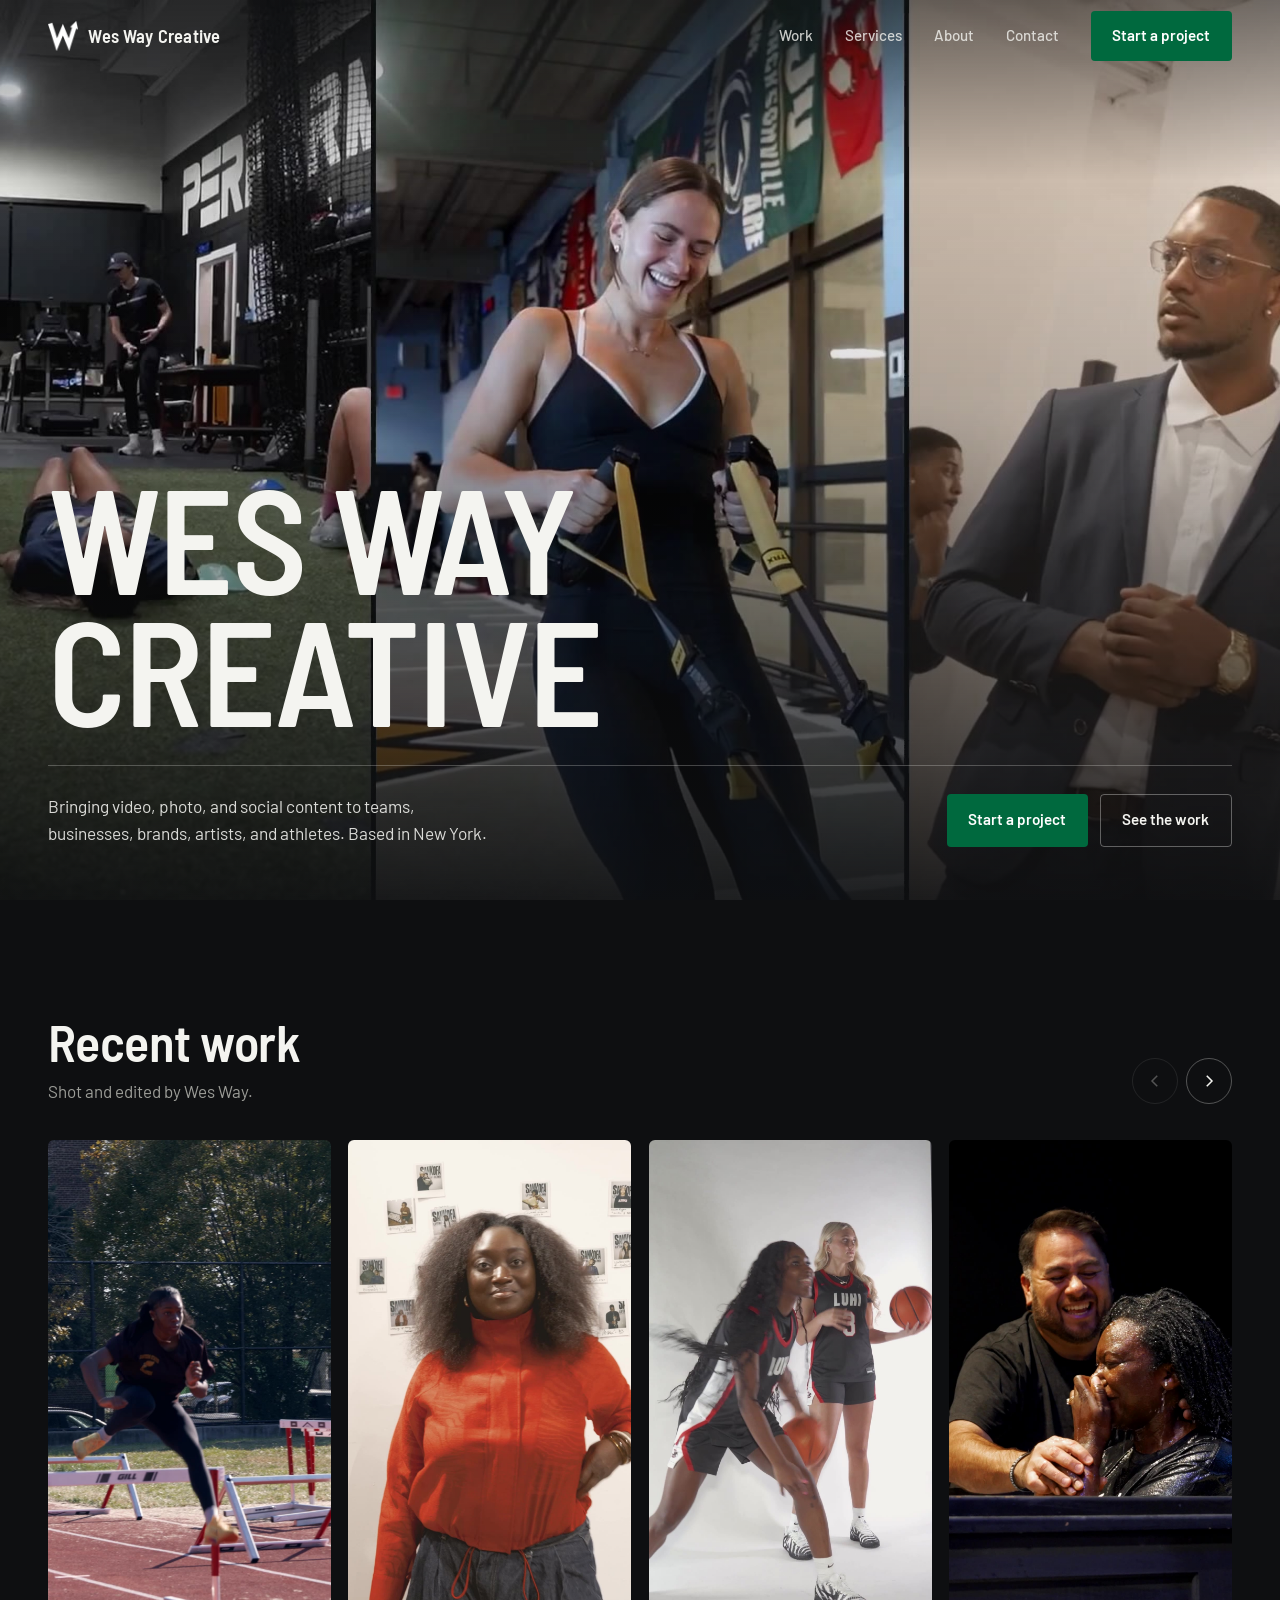
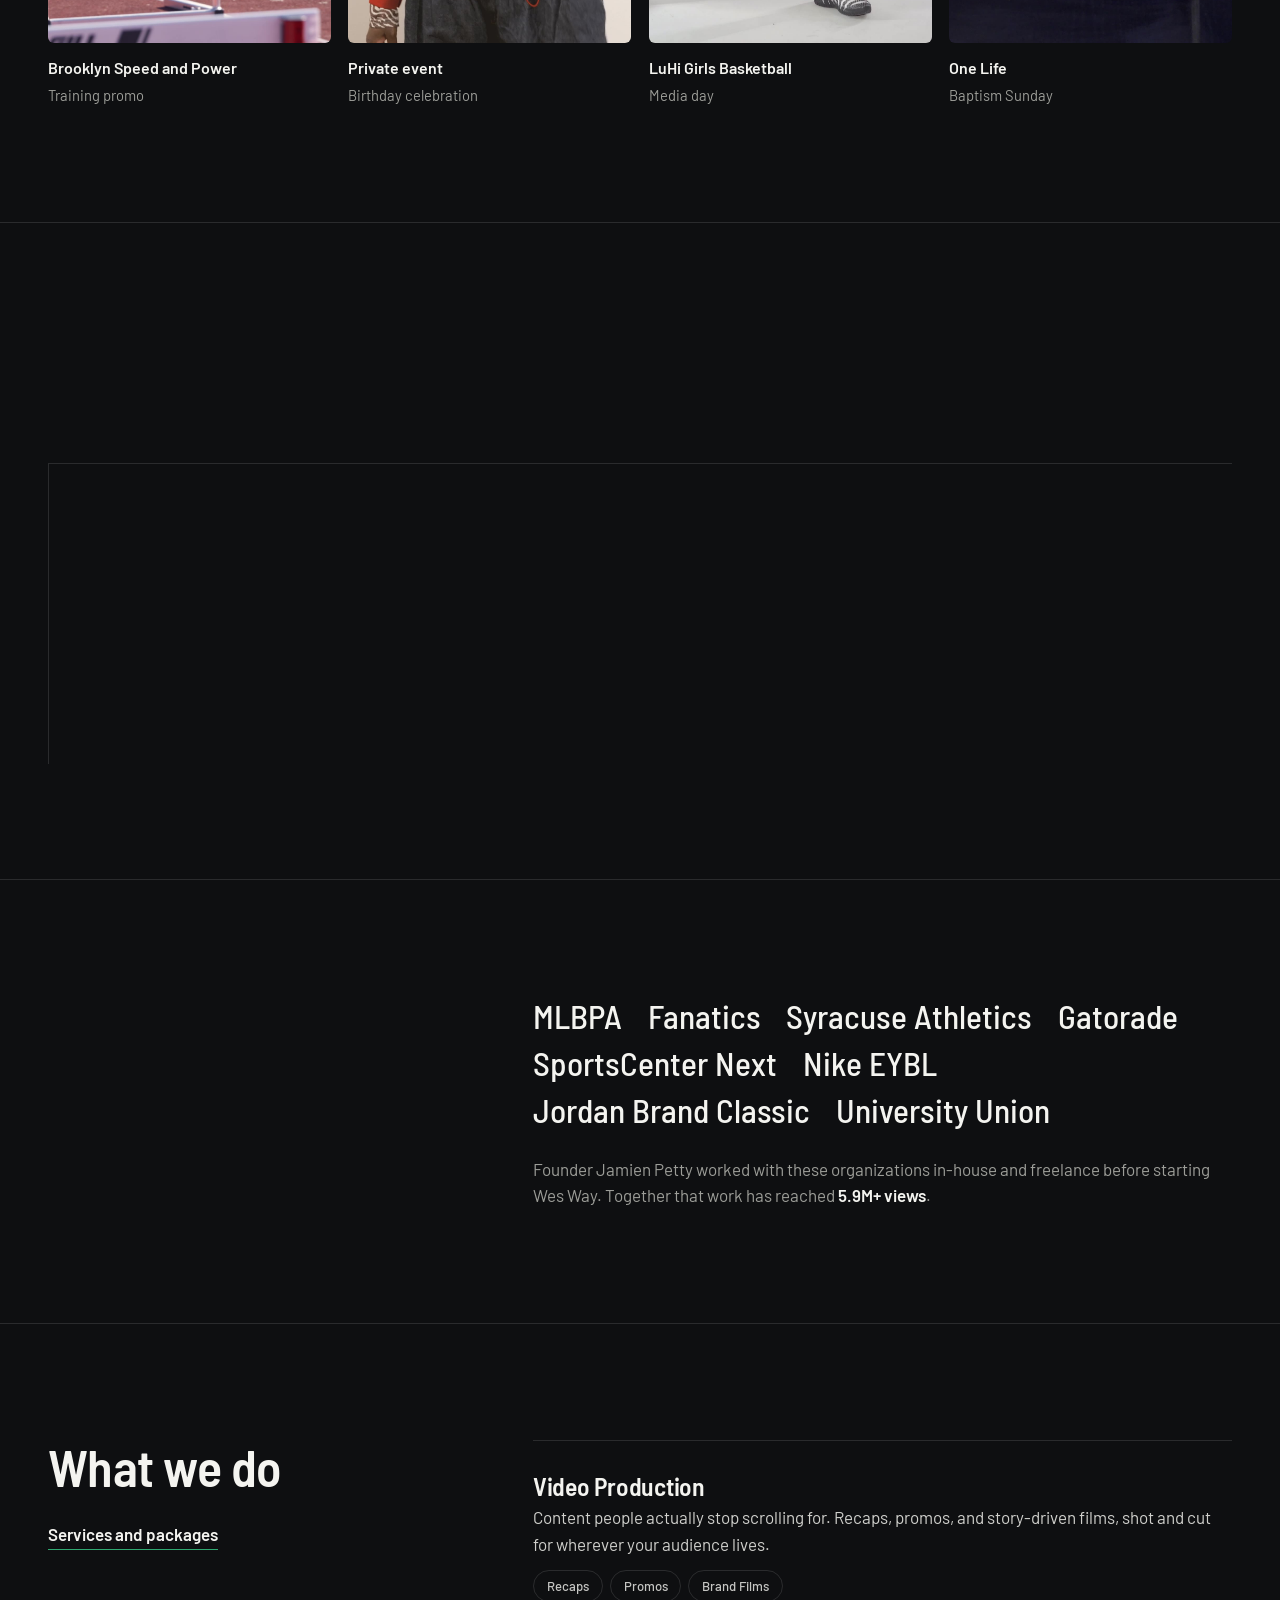
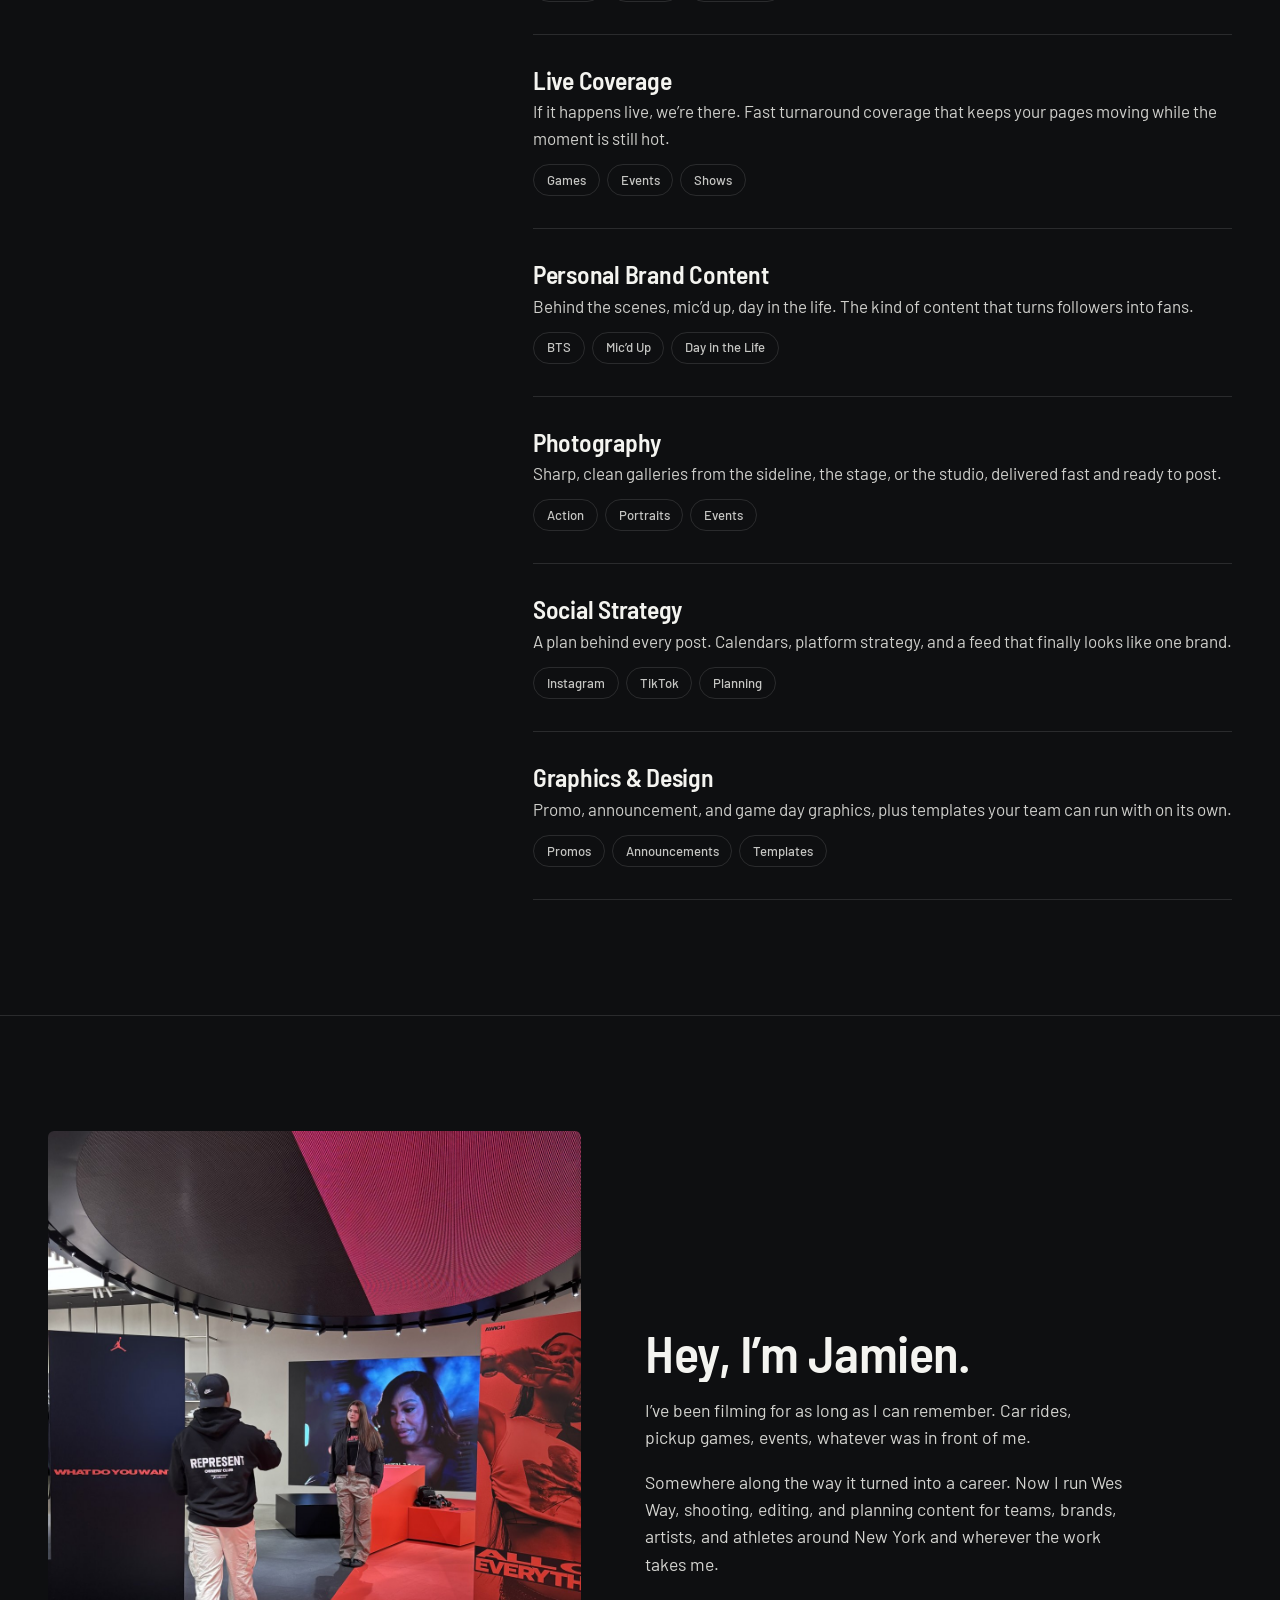
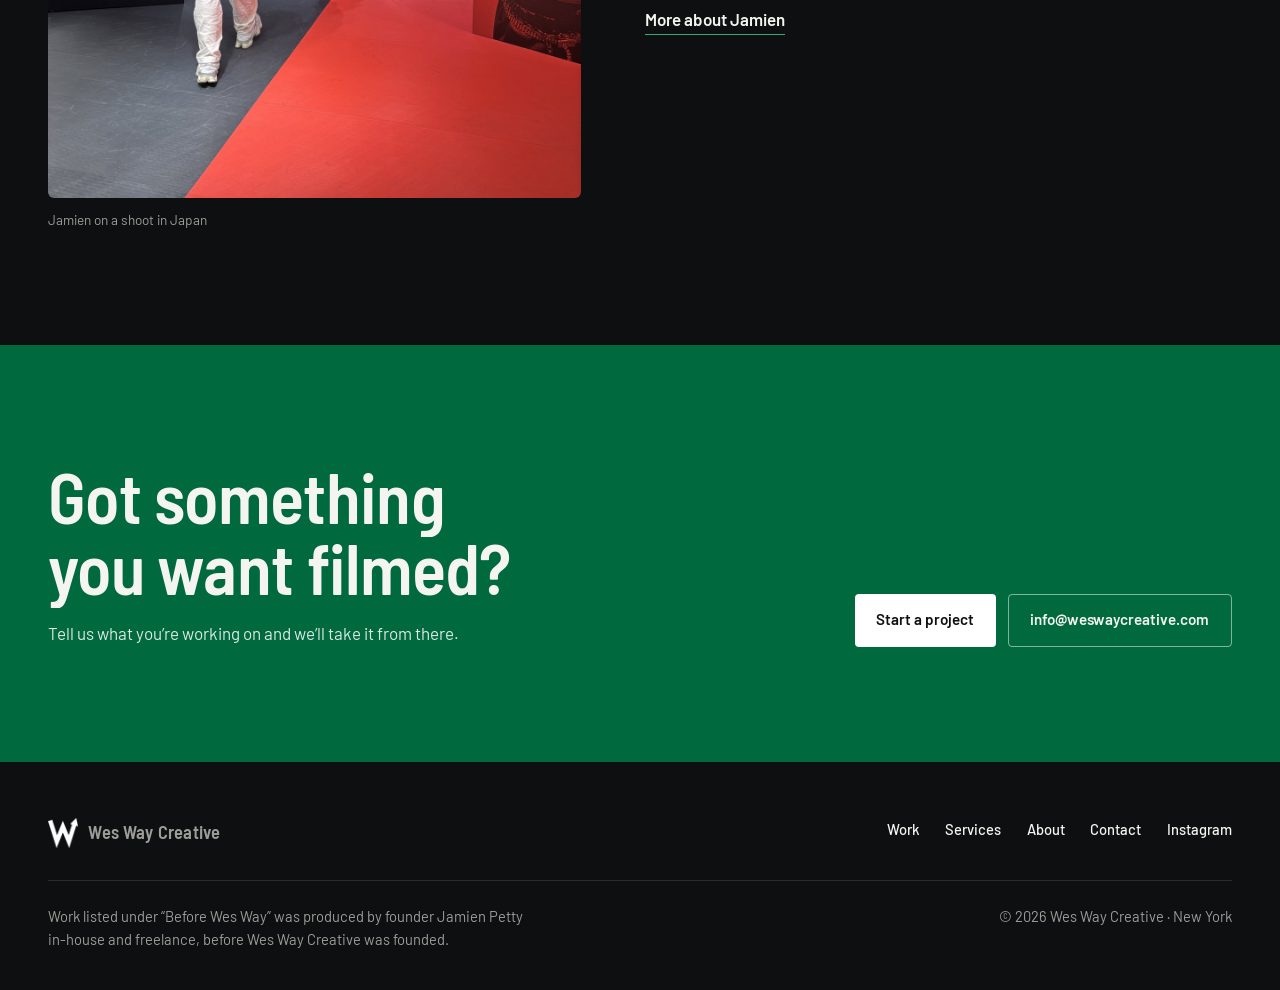
==== commit afcb7869: "Add files via upload" ====
--- a/index.html
+++ b/index.html
@@ -67,41 +67,33 @@
       </div>
     </div>
     <div class="reel-row stagger" tabindex="0" aria-label="Recent work videos">
-      <div class="reel">
-        <div class="reel-media"><video muted loop playsinline preload="metadata" src="/recent-11.mp4" poster="/recent-11.jpg"></video></div>
+      <div class="reel has-audio">
+        <div class="reel-media"><video muted loop playsinline preload="metadata" src="/recent-9.mp4" poster="/recent-9.jpg"></video><button class="reel-sound" type="button" aria-label="Turn sound on" aria-pressed="false"><svg class="off" viewBox="0 0 24 24" fill="none" stroke="currentColor" stroke-width="2"><path d="M11 5 6 9H3v6h3l5 4V5z"/><path d="m22 9-6 6M16 9l6 6"/></svg><svg class="on" viewBox="0 0 24 24" fill="none" stroke="currentColor" stroke-width="2"><path d="M11 5 6 9H3v6h3l5 4V5z"/><path d="M15.5 8.5a5 5 0 0 1 0 7M19 5a10 10 0 0 1 0 14"/></svg></button></div>
+        <div class="reel-cap"><b>Brooklyn Speed and Power</b><span>Training promo</span></div>
+      </div>
+      <div class="reel has-audio">
+        <div class="reel-media"><video muted loop playsinline preload="metadata" src="/recent-10.mp4" poster="/recent-10.jpg"></video><button class="reel-sound" type="button" aria-label="Turn sound on" aria-pressed="false"><svg class="off" viewBox="0 0 24 24" fill="none" stroke="currentColor" stroke-width="2"><path d="M11 5 6 9H3v6h3l5 4V5z"/><path d="m22 9-6 6M16 9l6 6"/></svg><svg class="on" viewBox="0 0 24 24" fill="none" stroke="currentColor" stroke-width="2"><path d="M11 5 6 9H3v6h3l5 4V5z"/><path d="M15.5 8.5a5 5 0 0 1 0 7M19 5a10 10 0 0 1 0 14"/></svg></button></div>
+        <div class="reel-cap"><b>Private event</b><span>Birthday celebration</span></div>
+      </div>
+      <div class="reel has-audio">
+        <div class="reel-media"><video muted loop playsinline preload="metadata" src="/recent-8.mp4" poster="/recent-8.jpg"></video><button class="reel-sound" type="button" aria-label="Turn sound on" aria-pressed="false"><svg class="off" viewBox="0 0 24 24" fill="none" stroke="currentColor" stroke-width="2"><path d="M11 5 6 9H3v6h3l5 4V5z"/><path d="m22 9-6 6M16 9l6 6"/></svg><svg class="on" viewBox="0 0 24 24" fill="none" stroke="currentColor" stroke-width="2"><path d="M11 5 6 9H3v6h3l5 4V5z"/><path d="M15.5 8.5a5 5 0 0 1 0 7M19 5a10 10 0 0 1 0 14"/></svg></button></div>
+        <div class="reel-cap"><b>LuHi Girls Basketball</b><span>Media day</span></div>
+      </div>
+      <div class="reel has-audio">
+        <div class="reel-media"><video muted loop playsinline preload="metadata" src="/recent-7.mp4" poster="/recent-7.jpg"></video><button class="reel-sound" type="button" aria-label="Turn sound on" aria-pressed="false"><svg class="off" viewBox="0 0 24 24" fill="none" stroke="currentColor" stroke-width="2"><path d="M11 5 6 9H3v6h3l5 4V5z"/><path d="m22 9-6 6M16 9l6 6"/></svg><svg class="on" viewBox="0 0 24 24" fill="none" stroke="currentColor" stroke-width="2"><path d="M11 5 6 9H3v6h3l5 4V5z"/><path d="M15.5 8.5a5 5 0 0 1 0 7M19 5a10 10 0 0 1 0 14"/></svg></button></div>
+        <div class="reel-cap"><b>One Life</b><span>Baptism Sunday</span></div>
+      </div>
+      <div class="reel has-audio">
+        <div class="reel-media"><video muted loop playsinline preload="none" src="/recent-1.mp4" poster="/recent-1.jpg"></video><button class="reel-sound" type="button" aria-label="Turn sound on" aria-pressed="false"><svg class="off" viewBox="0 0 24 24" fill="none" stroke="currentColor" stroke-width="2"><path d="M11 5 6 9H3v6h3l5 4V5z"/><path d="m22 9-6 6M16 9l6 6"/></svg><svg class="on" viewBox="0 0 24 24" fill="none" stroke="currentColor" stroke-width="2"><path d="M11 5 6 9H3v6h3l5 4V5z"/><path d="M15.5 8.5a5 5 0 0 1 0 7M19 5a10 10 0 0 1 0 14"/></svg></button></div>
+        <div class="reel-cap"><b>Peak Training System</b><span>Training promo</span></div>
+      </div>
+      <div class="reel has-audio">
+        <div class="reel-media"><video muted loop playsinline preload="none" src="/recent-11.mp4" poster="/recent-11.jpg"></video><button class="reel-sound" type="button" aria-label="Turn sound on" aria-pressed="false"><svg class="off" viewBox="0 0 24 24" fill="none" stroke="currentColor" stroke-width="2"><path d="M11 5 6 9H3v6h3l5 4V5z"/><path d="m22 9-6 6M16 9l6 6"/></svg><svg class="on" viewBox="0 0 24 24" fill="none" stroke="currentColor" stroke-width="2"><path d="M11 5 6 9H3v6h3l5 4V5z"/><path d="M15.5 8.5a5 5 0 0 1 0 7M19 5a10 10 0 0 1 0 14"/></svg></button></div>
         <div class="reel-cap"><b>LuHi</b><span>Homecoming recap</span></div>
       </div>
-      <div class="reel">
-        <div class="reel-media"><video muted loop playsinline preload="metadata" src="/recent-9.mp4" poster="/recent-9.jpg"></video></div>
-        <div class="reel-cap"><b>Brooklyn Speed and Power</b><span>Training promo</span></div>
-      </div>
-      <div class="reel">
-        <div class="reel-media"><video muted loop playsinline preload="metadata" src="/recent-8.mp4" poster="/recent-8.jpg"></video></div>
-        <div class="reel-cap"><b>LuHi Girls Basketball</b><span>Media day</span></div>
-      </div>
-      <div class="reel">
-        <div class="reel-media"><video muted loop playsinline preload="metadata" src="/recent-10.mp4" poster="/recent-10.jpg"></video></div>
-        <div class="reel-cap"><b>Private event</b><span>Birthday celebration</span></div>
-      </div>
-      <div class="reel">
-        <div class="reel-media"><video muted loop playsinline preload="none" src="/recent-7.mp4" poster="/recent-7.jpg"></video></div>
-        <div class="reel-cap"><b>One Life</b><span>Baptism Sunday</span></div>
-      </div>
-      <div class="reel">
-        <div class="reel-media"><video muted loop playsinline preload="none" src="/recent-1.mp4" poster="/recent-1.jpg"></video></div>
-        <div class="reel-cap"><b>Peak Training System</b><span>Training promo</span></div>
-      </div>
-      <div class="reel">
-        <div class="reel-media"><video muted loop playsinline preload="none" src="/recent-6.mp4" poster="/recent-6.jpg"></video></div>
-        <div class="reel-cap"><b>LuHi</b><span>Homecoming dance &amp; cheer</span></div>
-      </div>
-      <div class="reel">
-        <div class="reel-media"><video muted loop playsinline preload="none" src="/recent-2.mp4" poster="/recent-2.jpg"></video></div>
+      <div class="reel has-audio">
+        <div class="reel-media"><video muted loop playsinline preload="none" src="/recent-2.mp4" poster="/recent-2.jpg"></video><button class="reel-sound" type="button" aria-label="Turn sound on" aria-pressed="false"><svg class="off" viewBox="0 0 24 24" fill="none" stroke="currentColor" stroke-width="2"><path d="M11 5 6 9H3v6h3l5 4V5z"/><path d="m22 9-6 6M16 9l6 6"/></svg><svg class="on" viewBox="0 0 24 24" fill="none" stroke="currentColor" stroke-width="2"><path d="M11 5 6 9H3v6h3l5 4V5z"/><path d="M15.5 8.5a5 5 0 0 1 0 7M19 5a10 10 0 0 1 0 14"/></svg></button></div>
         <div class="reel-cap"><b>Empire Athletics</b><span>Player workout</span></div>
-      </div>
-      <div class="reel">
-        <div class="reel-media"><video muted loop playsinline preload="none" src="/recent-3.mp4" poster="/recent-3.jpg"></video></div>
-        <div class="reel-cap"><b>LuHi</b><span>Meet AD Jamel Ramsay</span></div>
       </div>
     </div>
   </div>
--- a/site.css
+++ b/site.css
@@ -321,3 +321,18 @@
   .svc-home li { grid-template-columns: 1fr; }
   .svc-home li > div, .svc-rows li > div { grid-column: auto; }
   @media (max-width: 860px) { .svc-rows li { grid-template-columns: 1fr; } }
+  /* reel focus + sound */
+  .reel { cursor: pointer; }
+  .reel-media { transition: opacity .35s, filter .35s; }
+  .reel.is-dim .reel-media { opacity: .45; filter: grayscale(.4); }
+  .reel-sound { position: absolute; right: 10px; bottom: 10px; width: 40px; height: 40px; border-radius: 50%; border: 0; display: grid; place-items: center; cursor: pointer; color: #fff; background: rgba(14,15,17,.65); backdrop-filter: blur(6px); -webkit-backdrop-filter: blur(6px); opacity: 0; transform: scale(.9); transition: opacity .25s, transform .25s, background .2s; }
+  .reel-sound svg { width: 19px; height: 19px; }
+  .reel-sound .on, .reel.sound-on .reel-sound .off { display: none; }
+  .reel.sound-on .reel-sound .on { display: block; }
+  .reel.sound-on .reel-sound { background: var(--green); }
+  .reel:hover .reel-sound, .reel.is-active .reel-sound, .reel-sound:focus-visible { opacity: 1; transform: none; }
+  @media (hover: none) { .reel-sound { opacity: 1; transform: none; } }
+  .photo-solo { max-width: 860px; }
+  .photo-solo img { width: 100%; aspect-ratio: 16 / 10; object-fit: cover; }
+  .photo-solo figcaption { margin-top: .6rem; color: var(--muted); font-size: .85rem; }
+  @media (min-width: 1100px) { .reel-grid { grid-template-columns: repeat(5, 1fr); } }
